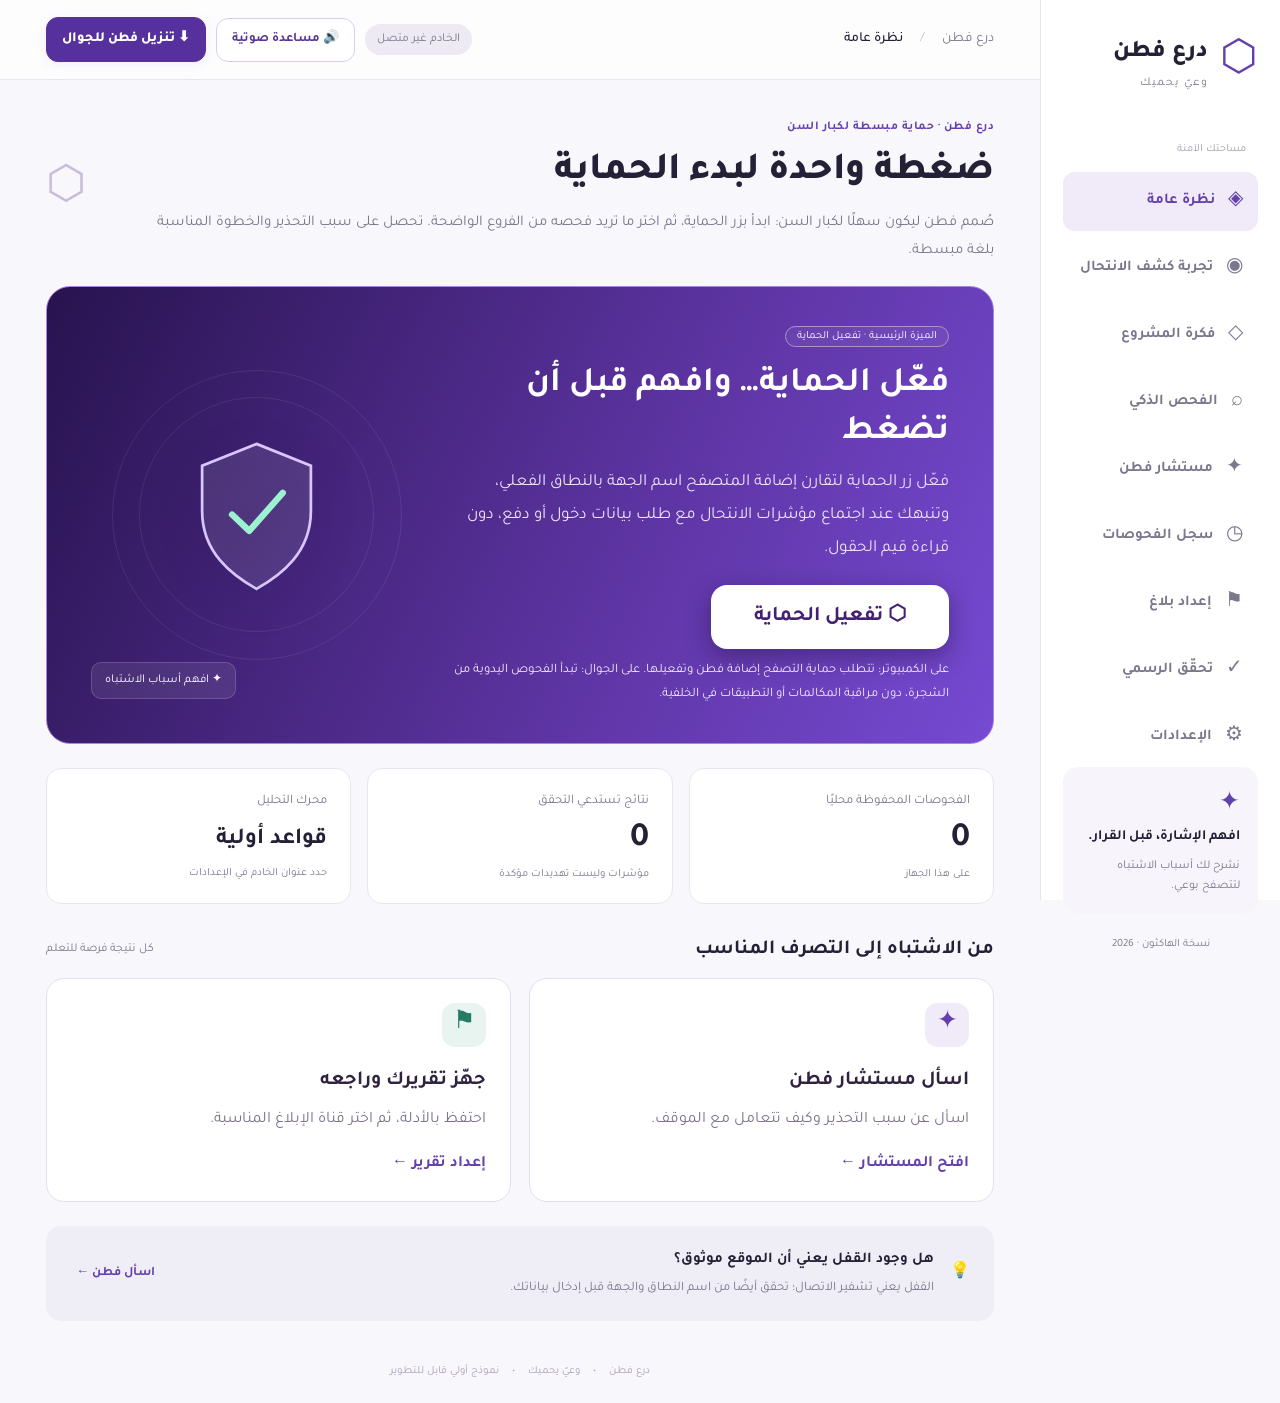
==== index.html @ 11f6d31f "Add files via upload" ====
<!DOCTYPE html>
<html dir="rtl" lang="ar"><head><meta charset="utf-8"/><meta content="width=device-width, initial-scale=1" name="viewport"/><meta content="#38216b" name="theme-color"/><meta content="yes" name="apple-mobile-web-app-capable"/><meta content="درع فطن" name="apple-mobile-web-app-title"/><link href="manifest.webmanifest" rel="manifest"/><link href="icons/fatin-192.png" rel="apple-touch-icon"/><title>درع فطن | وعي يحميك</title><link href="style.css" rel="stylesheet"/></head><body>
<div class="layout"><aside><a class="brand" href="#home"><span class="brandmark">⬡</span><div><strong>درع فطن</strong><small>وعيٌ يحميك</small></div></a><div class="navlabel">مساحتك الآمنة</div><nav aria-label="القائمة الرئيسية"><button class="active" data-page="home">◈ <span>نظرة عامة</span></button><button data-page="demo">◉ <span>تجربة كشف الانتحال</span></button><button data-page="idea">◇ <span>فكرة المشروع</span></button><button data-page="scan">⌕ <span>الفحص الذكي</span></button><button data-page="advisor">✦ <span>مستشار فطن</span></button><button data-page="history">◷ <span>سجل الفحوصات</span></button><button data-page="report">⚑ <span>إعداد بلاغ</span></button><button data-page="tahqaq">✓ <span>تحقّق الرسمي</span></button><button data-page="settings">⚙ <span>الإعدادات</span></button></nav><div class="side-note"><span>✦</span><strong>افهم الإشارة، قبل القرار.</strong><p>نشرح لك أسباب الاشتباه لتتصفح بوعي.</p></div><small class="edition">نسخة الهاكثون · 2026</small></aside>
<div class="main"><header><div class="breadcrumb">درع فطن <span>/</span> <b id="pageTitle">نظرة عامة</b></div><div class="header-actions"><button aria-label="تثبيت أو إضافة فطن للشاشة الرئيسية على الجوال" class="header-install" id="topInstall" type="button">⬇ تنزيل فطن للجوال</button><button aria-controls="voiceBar" aria-expanded="false" class="header-voice" id="topVoice" type="button">🔊 مساعدة صوتية</button><div class="badge muted" id="connection">جارٍ التحقق من الاتصال</div></div></header><div aria-label="المساعدة الصوتية لكبار السن" class="voice-bar" hidden="" id="voiceBar"><div class="voice-head"><strong>🔊 المساعدة الصوتية · زارية النسائي السعودي عند الموافقة</strong><span>استمع للشرح والنتائج بصوت واضح ومبسط.</span></div><div class="voice-actions"><button class="primary" id="voiceWelcome" type="button">▶ استمع لشرح فطن</button><button class="secondary" id="stopVoice" type="button">■ إيقاف الصوت</button><label class="voice-consent"><input id="cloudVoiceConsent" type="checkbox"/> أوافق على إرسال النص الذي أختار سماعه إلى خدمة الصوت عبر الإنترنت للحصول على صوت زارية السعودي</label></div><audio aria-label="تشغيل صوت فطن" controls="" hidden="" id="voicePlayer" playsinline="" preload="none"></audio><p class="voice-status" id="voiceStatus" role="status">بدون موافقة خدمة الصوت، سيحاول فطن استخدام صوت الجهاز إن كان متاحًا.</p></div><main>
<section class="page active" id="home"><div class="intro"><div><div class="eyebrow">درع فطن · حماية مبسطة لكبار السن</div><h1>ضغطة واحدة لبدء الحماية</h1><p>صُمم فطن ليكون سهلًا لكبار السن: ابدأ بزر الحماية، ثم اختر ما تريد فحصه من الفروع الواضحة. تحصل على سبب التحذير والخطوة المناسبة بلغة مبسطة.</p></div><div class="mini-logo">⬡</div></div>
<div class="hero"><div><span class="tag">الميزة الرئيسية · تفعيل الحماية</span><h2>فعّل الحماية… وافهم قبل أن تضغط</h2><p>فعّل زر الحماية لتقارن إضافة المتصفح اسم الجهة بالنطاق الفعلي، وتنبهك عند اجتماع مؤشرات الانتحال مع طلب بيانات دخول أو دفع، دون قراءة قيم الحقول.</p><button aria-controls="protectionTree" aria-expanded="false" class="primary light" id="protection" type="button">⬡  تفعيل الحماية</button><div class="hero-note" id="protectionStatus">على الكمبيوتر: تتطلب حماية التصفح إضافة فطن وتفعيلها. على الجوال: تبدأ الفحوص اليدوية من الشجرة، دون مراقبة المكالمات أو التطبيقات في الخلفية.</div></div><div aria-hidden="true" class="shield-art"><div class="orbit one"></div><div class="orbit two"></div><svg viewbox="0 0 160 180"><path d="M80 12L140 36V86C140 132 107 157 80 172C53 157 20 132 20 86V36Z" fill="rgba(255,255,255,.1)" stroke="#d9c6ff" stroke-width="3"></path><path d="M53 90L72 108L109 66" fill="none" stroke="#9cf2d0" stroke-linecap="round" stroke-linejoin="round" stroke-width="7"></path></svg><span class="float-label">✦ افهم أسباب الاشتباه</span></div></div><section aria-label="فروع الحماية من فطن" class="protection-tree" hidden="" id="protectionTree">
<div class="tree-crown"><span aria-hidden="true" class="tree-symbol">⬡</span><div><strong>فروع الحماية</strong><p id="treeState" role="status">اختر نوع الفحص المناسب. هذه الفحوص تتم عند الطلب.</p></div><span class="tree-line-status">٤ طرق للفحص</span></div>
<div class="protection-branches">
<button class="tree-branch" data-scan="url" type="button"><span aria-hidden="true" class="branch-icon">🔗</span><span><strong>١ · روابط المواقع</strong><small>قارن اسم الجهة بالنطاق واكشف مؤشرات التصيّد</small></span><span aria-hidden="true" class="tree-go">←</span></button>
<button class="tree-branch" data-scan="text" type="button"><span aria-hidden="true" class="branch-icon">✉️</span><span><strong>٢ · رسالة أو إيميل</strong><small>تحليل النصوص وطلبات كلمات المرور والدفع والاستعجال</small></span><span aria-hidden="true" class="tree-go">←</span></button>
<button class="tree-branch" data-scan="file" type="button"><span aria-hidden="true" class="branch-icon">🖼️</span><span><strong>٣ · ملف أو صورة</strong><small>مؤشرات الاحتيال + تقدير احتمال أن تكون الصورة مولّدة بالذكاء الاصطناعي، وليس حكمًا قطعيًا</small></span><span aria-hidden="true" class="tree-go">←</span></button>
<button class="tree-branch" data-scan="audio" type="button"><span aria-hidden="true" class="branch-icon">🎙️</span><span><strong>٤ · تسجيل صوتي</strong><small>ارفع رسالة صوتية أو مقطع مكالمة بإذن، أو سجّل بموافقتك عبر الميكروفون</small></span><span aria-hidden="true" class="tree-go">←</span></button>
</div>
<div class="tree-foot"><div><strong>📞 وماذا عن المكالمات؟</strong><p>فطن يحلل تسجيلًا تختاره أو مقطعًا تسجله بإذنك. الموقع لا يتنصّت على المكالمات ولا يعرّف المتصل تلقائيًا؛ هذه قدرات تتطلب تطبيقًا وصلاحيات نظام واختبارات إضافية.</p></div><button class="secondary" data-scan="audio" type="button">افحص تسجيل مكالمة ←</button></div>
<div class="tree-future"><span>🔭 تطوير مستقبلي</span><p>نسعى إلى التكامل التقني مع خدمة «تحقّق» للهيئة الوطنية للأمن السيبراني <strong>بعد موافقة الجهة وتوفر واجهة ربط رسمية</strong>. حاليًا يمكنك فتح الخدمة الرسمية بنفسك دون إرسال تلقائي.</p><button class="tree-verify" data-page="tahqaq" type="button">افتح تحقّق الرسمي ←</button></div>
</section><div class="stats"><article><span>الفحوصات المحفوظة محليًا</span><strong id="total">0</strong><small>على هذا الجهاز</small></article><article><span>نتائج تستدعي التحقق</span><strong id="flagged">0</strong><small>مؤشرات وليست تهديدات مؤكدة</small></article><article><span>محرك التحليل</span><strong class="smaller" id="engineName">قواعد أولية</strong><small id="engineNote">جارٍ التحقق من الخادم</small></article></div>



<div class="section-head"><h2>من الاشتباه إلى التصرف المناسب</h2><span>كل نتيجة فرصة للتعلم</span></div><div class="journey-grid"><button class="journey-card" data-page="advisor"><span class="icon purple">✦</span><h3>اسأل مستشار فطن</h3><p>اسأل عن سبب التحذير وكيف تتعامل مع الموقف.</p><b>افتح المستشار ←</b></button><button class="journey-card" data-page="report"><span class="icon green">⚑</span><h3>جهّز تقريرك وراجعه</h3><p>احتفظ بالأدلة، ثم اختر قناة الإبلاغ المناسبة.</p><b>إعداد تقرير ←</b></button></div><div class="awareness"><span>💡</span><div><strong>هل وجود القفل يعني أن الموقع موثوق؟</strong><p>القفل يعني تشفير الاتصال؛ تحقق أيضًا من اسم النطاق والجهة قبل إدخال بياناتك.</p></div><button class="link" data-page="advisor">اسأل فطن ←</button></div></section>
<section class="page" id="demo"><div class="intro"><div class="eyebrow">اختبر الفرق أمامك</div><h1>من اسم الجهة إلى دليل الاشتباه</h1><p>ثلاث لقطات اختبار ثابتة ببيانات وهمية. لا نفتح هذه المواقع ولا نرسلها إلى Gemini؛ تعمل المقارنة محليًا.</p></div><div class="demo-grid"><article class="panel"><span class="tag">١ · نطاق مطابق</span><h2>تسجيل دخول الجامعة</h2><p>اسم الجامعة + نطاق مدرج في القائمة + حقل كلمة مرور.</p><button class="primary" data-demo="official">عرض المقارنة</button></article><article class="panel"><span class="tag">٢ · مؤشرات انتحال</span><h2>رسوم توصيل وهمية</h2><p>اسم البريد السعودي + نطاق تجريبي مختلف + حقل بطاقة دفع.</p><button class="primary" data-demo="phishing">عرض التحذير</button></article><article class="panel"><span class="tag">٣ · معلومات ناقصة</span><h2>جهة غير محددة</h2><p>حقل دخول بلا اسم جهة مدعومة. لا يكفي للحكم على الموقع.</p><button class="primary" data-demo="unknown">عرض حدود الفحص</button></article></div><article aria-live="polite" class="panel" id="demoResult"><h2>اختر حالة لعرض دليل المقارنة</h2><p>النتائج هنا للتوضيح، وليست قياسًا لدقة المنتج.</p></article><div class="note">لا يحجب النموذج إدخال البيانات أو إرسالها قسرًا. الإضافة تُظهر تنبيهًا عند اكتشاف الصفحة، وتعيد الفحص عند ظهور حقول جديدة أو التركيز على حقل حساس. يلزم اختبار زمن التنبيه على صفحات حقيقية.</div></section>
<section class="page" id="idea"><div class="intro"><div class="eyebrow">درع فطن · الفكرة المدمجة</div><h1>حماية أثناء التصفح، وتوعية عند كل تنبيه</h1><p>منصة تساعد المستخدم على فهم مؤشرات التصيد وانتحال الجهات، والتحقق من المحتوى المشبوه، واختيار الإجراء المناسب.</p></div><div class="demo-grid"><article class="panel"><h2>التحدي الحالي</h2><p>يصعب تمييز المواقع والرسائل والملفات المشبوهة، خصوصًا عند استخدام اسم جهة مألوفة وطلب بيانات الدخول أو الدفع. يحتاج المستخدم إلى دليل مفهوم قبل مشاركة بياناته.</p></article><article class="panel"><h2>الحل الإبداعي</h2><p>زر حماية واضح أولًا، تتفرع تحته أربعة أنواع فحص: رابط موقع، رسالة أو إيميل، ملف أو صورة، وتسجيل صوتي. يجمع فطن بين قواعد مقارنة النطاق ومؤشرات الانتحال وتحليل Gemini عند توفره وبموافقتك، مع شرح مبسّط للأسباب.</p></article><article class="panel"><h2>القيمة المضافة</h2><p>الجمع بين التنبيه أثناء التصفح والفحص عند الطلب والتوعية العملية. كل نتيجة توضّح المؤشر ودليله ومعناه، وتساعد المستخدم على اتخاذ قرار واعٍ دون ضمانات سلامة غير مثبتة.</p></article></div><article class="panel"><h2>آلية العمل</h2><ol><li><strong>تفعيل الحماية:</strong> على الكمبيوتر وبعد تثبيت الإضافة، يوافق المستخدم على الصلاحيات ويفعّل التنبيه أثناء التصفح. تظهر أسفل الزر شجرة الفحوص. على الجوال تظهر فحوص يدوية، لا مراقبة للنظام.</li><li><strong>التحقق أثناء التصفح:</strong> تُقارن الجهة الظاهرة بالنطاق، ويُرصد وجود حقول دخول أو دفع دون قراءة قيمها. عند اجتماع المؤشرات يظهر تنبيه أعلى الصفحة.</li><li><strong>الفحص عند الطلب:</strong> يختار المستخدم أحد الفروع الأربعة. فحص الصور يتضمن تقييمًا تقديريًا لمنشئها بالذكاء الاصطناعي عند توفر Gemini، وفحص الصوت يتطلب اختيار التسجيل أو الموافقة على الميكروفون.</li><li><strong>الفهم والتوعية:</strong> تعرض النتيجة الأدلة ودرسًا قصيرًا، ويجيب المستشار عن أسئلة المستخدم بناءً على آخر فحص عند تفعيل Gemini.</li><li><strong>الإجراء المناسب:</strong> تُعرض القناة الرسمية عند تحديد جهة مدعومة، ويمكن إعداد تقرير ومراجعته وتنزيله قبل الإبلاغ.</li></ol><h2>الفئة المستهدفة</h2><p>مستخدمو الإنترنت غير المتخصصين في الأمن السيبراني، وخاصة الطلاب والموظفون وكبار السن. يبدأ اختبار حماية التصفح بجهات محددة ثم تتوسع التغطية بعد مراجعة النتائج.</p><h2>نطاق النموذج الحالي</h2><p>كشف انتحال جامعة الملك فيصل وسبل داخل Chrome أو Edge على الكمبيوتر. تُستخدم أسماء الجهة في عنوان الصفحة وعناوينها؛ لا يوجد تعرف بصري على جميع الشعارات. النطاق المطابق لا يضمن سلامة الصفحة، ومزودو الدخول الخارجيون غير المدرجين يحتاجون مراجعة.</p><div id="registryList"></div><h2>التوسع والربط بالهيئة</h2><p>خطتنا المستقبلية: توسيع قائمة الجهات والنطاقات، واختبار التنبيه ودعم تطبيق للجوال بإمكانات إضافية بحسب صلاحيات النظام، والبحث في ربط معتمد بخدمة «تحقّق» التابعة للهيئة الوطنية للأمن السيبراني إذا توفرت واجهة API وتصريح رسمي. حاليًا نوفر رابط انتقال إلى الخدمة فقط، دون شراكة أو نقل آلي للمحتوى.</p></article></section>
<section class="page" id="scan"><div class="intro"><div class="eyebrow">تحقق قبل أن تتفاعل</div><h1>فروع فطن · الفحص الذكي</h1><p>اختر رابطًا أو رسالة أو ملفًا/صورة أو تسجيلًا صوتيًا. النتيجة تجمع الأدلة البرمجية مع تفسير الذكاء الاصطناعي عند توافره، ولا تعتمد عليه وحده.</p></div><div class="scan-grid"><article class="panel"><div class="tabs" role="tablist"><button class="active" data-kind="url" role="tab">رابط</button><button data-kind="text" role="tab">رسالة / إيميل</button><button data-kind="file" role="tab">ملف / صورة</button><button data-kind="audio" role="tab">🎙️ صوت / مكالمة</button></div><form id="scanForm"><div id="urlInput"><label for="urlValue">رابط الموقع</label><input dir="ltr" id="urlValue" inputmode="url" maxlength="2048" placeholder="https://example.com" type="text"/><small>لا نفتح الموقع أو نتبع التحويلات. لتقييم الانتحال، أضف ما يظهر أمامك في الصفحة.</small><label for="claimTitle">عنوان الصفحة أو اسم الجهة الظاهر (اختياري)</label><input id="claimTitle" maxlength="300" placeholder="مثل: جامعة الملك فيصل — تسجيل الدخول"/><label class="check"><input id="claimPassword" type="checkbox"/><span>يوجد حقل كلمة مرور في الصفحة</span></label><label class="check"><input id="claimPayment" type="checkbox"/><span>يوجد حقل بيانات بطاقة دفع</span></label><small>هذه أدلة تدخلها أنت؛ الإضافة تجمع أنواع الحقول تلقائيًا دون قيمها.</small></div><div hidden="" id="textInput"><label for="textValue">نص الرسالة أو الإيميل</label><textarea id="textValue" maxlength="20000" placeholder="الصق النص بعد إزالة بياناتك الشخصية..." rows="7"></textarea></div><div hidden="" id="fileInput"><label class="upload" for="fileValue"><span>↑</span><strong>اختر ملفًا للفحص</strong><p>TXT · EML · CSV · JSON · HTML · PDF · PNG · JPG</p><small>حتى 5 ميجابايت. تحليل المحتوى؛ لا تُشغّل الملفات.</small></label><input accept=".txt,.eml,.csv,.json,.html,.log,.pdf,.png,.jpg,.jpeg" id="fileValue" type="file"/><p id="filename"></p><div class="image-info" id="imageOriginInfo"><strong>🪄 داخل فحص الصور: هل الصورة مولّدة بالذكاء الاصطناعي؟</strong><p>عند رفع PNG أو JPG سيحاول Gemini تقييم العلامات الظاهرة فقط مع فحص التصيد. لا يمكن الجزم بأصل الصورة من المظهر وحده، وغياب العلامات ليس إثباتًا أنها حقيقية.</p><p>إذا تعذر تشغيل Gemini تظهر النتيجة «لم يتوفر تقييم المنشأ» دون ادعاء أنها أصلية.</p></div></div><div class="audio-scan" hidden="" id="audioInput">
<h2>🎙️ افحص تسجيلًا صوتيًا</h2>
<p>ارفع تسجيل مكالمة أو رسالة صوتية، وسيحاول Gemini تفريغ الكلام وكشف مؤشرات الاحتيال. النتيجة استرشادية وليست تأكيدًا لهوية المتصل.</p>
<label for="audioValue">ارفع ملف صوتي (MP3 أو M4A أو WAV أو WebM أو OGG)</label>
<input accept=".mp3,.m4a,.mp4,.wav,.webm,.ogg,.oga,.opus,.aac,.flac,.aif,.aiff,audio/*" id="audioValue" type="file"/>
<p aria-live="polite" class="audio-small" id="audioFilename">الحد الأقصى 5 ميجابايت. لا ترفع صوتًا يتضمن رمز تحقق أو معلومات سرية.</p>
<hr/><h2>📞 وضع المساعدة أثناء المكالمة</h2>
<p>يمكن تسجيل مقطع قصير من ميكروفون الجهاز ثم فحصه، بعد موافقتك. جرّب المكالمة على السماعة الخارجية <strong>من جهاز آخر</strong> ليسمعها الميكروفون بوضوح.</p>
<p class="audio-warning">⚠️ لا يستطيع الموقع التقاط الصوت الداخلي للمكالمة مباشرة أو مراقبتها بالخلفية. قد يمنع نظام الهاتف استخدام الميكروفون أثناء المكالمة. احصل على الموافقات اللازمة قبل تسجيل أي شخص.</p>
<label class="check"><input id="callConsent" type="checkbox"/><span>أوافق على تسجيل مقطع بنفسي، ولدي الإذن اللازم لتسجيل المحادثة. لن تُرسل البيانات إلى Gemini إلا عند الضغط على «حلّل المقطع».</span></label>
<div class="mic-actions"><button class="primary" id="micStart" type="button">🎙️ ابدأ التسجيل</button><button class="secondary" disabled="" id="micStop" type="button">■ إيقاف</button><button class="primary" disabled="" id="micAnalyze" type="button">✦ حلّل المقطع</button><button class="secondary" disabled="" id="micDiscard" type="button">حذف المقطع</button></div>
<p id="micStatus" role="status">الميكروفون متوقف. أقصى مدة للمقطع 30 ثانية.</p>
<audio aria-label="استمع إلى المقطع المسجل" controls="" hidden="" id="micPreview" playsinline="" preload="metadata"></audio>
</div><label class="check"><input id="consent" required="" type="checkbox"/><span>أوافق على إرسال المحتوى أو التسجيل الصوتي الذي أختاره إلى خادم فطن وGemini عند تفعيله. سأزيل المعلومات الحساسة قبل الفحص.</span></label><button class="primary" id="scanBtn" type="submit">✦   ابدأ الفحص</button><p class="error" id="scanError" role="alert"></p></form></article><article aria-live="polite" class="panel result" id="result"><div class="empty"><span>⬡</span><h3>الوضوح يبدأ من هنا</h3><p>أدخل المحتوى لتظهر النتيجة والأسباب والتوصيات.</p></div></article></div><article class="official-inline panel"><strong>🔍 تحقق من الرابط أو الملف عبر جهة رسمية</strong><p>خدمة «تحقّق» من الهيئة الوطنية للأمن السيبراني خطوة إضافية مستقلة عن فطن؛ لا ترسل فطن النتائج إليها تلقائيًا.</p><button class="secondary" data-page="tahqaq" type="button">انتقل إلى تحقّق الرسمي للفحص الإضافي</button></article><div class="note">نتائج فطن مؤشرات مساعدة، ولا تمثل شهادة سلامة أو فحصًا مضادًا للفيروسات.</div></section>
<section class="page" id="tahqaq"><div class="intro"><div class="eyebrow">خطوة تحقق إضافية · عبر جهة رسمية</div><h1>خدمة «تحقّق» الرسمية</h1><p>فطن يساعدك على فهم مؤشرات الاحتيال، وهذه الروابط تتيح لك استخدام الخدمة الرسمية بنفسك.</p></div>
<article class="panel official-nca"><div class="official-badge">الهيئة الوطنية للأمن السيبراني · خدمة خارجية</div><h2>فحص الروابط والملفات ورموز QR</h2><p>«تحقّق» متاحة عبر بوابة حصين لفحص الروابط والملفات ورموز QR، وعبر واتساب لفحص الروابط ورموز QR. لا تشمل فحص المكالمات الصوتية مباشرة.</p>
<div class="official-steps"><div><b>١</b><span>افحص المحتوى في فطن، وافهم أسباب الاشتباه.</span></div><div><b>٢</b><span>انسخ الرابط بعد حذف الرموز السرية والمعلومات الشخصية.</span></div><div><b>٣</b><span>افتح تحقّق رسميًا وأرسل الرابط بنفسك، ثم راجع النتيجة الرسمية.</span></div></div>
<div class="official-actions"><a class="primary button" href="https://tahqaq.haseen.gov.sa/" rel="noopener noreferrer" target="_blank">↗ افتح بوابة تحقّق الرسمية</a><a class="secondary button" href="https://wa.me/966118136644" rel="noopener noreferrer" target="_blank">💬 تحقّق عبر واتساب</a><button class="secondary" id="copyTahqaqUrl" type="button">نسخ رابط آخر فحص</button><button class="secondary" id="speakTahqaqHelp" type="button">🔊 اسمع خطوات التحقّق</button></div>
<p class="official-status" id="tahqaqStatus" role="status">الواتساب لا يرسل شيئًا تلقائيًا؛ ستفتح المحادثة وتختار بنفسك ما ترسله.</p>
<div class="official-manual" hidden="" id="tahqaqManualCopy"><label for="tahqaqCopyValue">انسخ الرابط يدويًا من المربع التالي</label><input dir="ltr" id="tahqaqCopyValue" readonly="" type="text"/></div>
<p class="note">فطن مشروع مستقل غير تابع للهيئة الوطنية للأمن السيبراني، ولا توجد شراكة أو واجهة API رسمية مدمجة. الخدمات الخارجية تتطلب الإنترنت. لا تُرسل كلمات المرور أو رموز التحقق أو التسجيلات الصوتية إلى واتساب أو تحقّق.</p>
<a class="official-source" href="https://nca.gov.sa/ar/cyber-awareness/awareness-campaigns/tahqaq/" rel="noopener noreferrer" target="_blank">المصدر: صفحة «تحقّق» على موقع الهيئة الرسمي ↗</a></article></section>
<section class="page" id="advisor"><div class="intro"><div class="eyebrow">معرفة قريبة منك</div><h1>مستشار فطن</h1><p>افهم آخر نتيجة فحص، واسأل عن الخطوات المناسبة عند الاشتباه بموقع أو رسالة أو ملف.</p></div><article class="panel chat-panel"><div aria-live="polite" id="messages"><div class="bubble assistant">أهلًا بك، أنا مستشار فطن. اسألني عن أسباب الاشتباه أو كيف تتصرف بعد التنبيه. يمكنك إجراء فحص أولًا ليصبح سؤالك مرتبطًا بنتيجته. لا ترسل كلمات المرور أو رموز التحقق.</div></div><div class="note" id="advisorContext">لم تُحدد نتيجة فحص بعد؛ يمكنك طرح سؤال توعوي عام.</div><div class="suggestions"><button data-question="ماذا أفعل إذا أدخلت كلمة المرور في موقع مشبوه؟">أدخلت كلمة المرور في موقع مشبوه</button><button data-question="كيف أميز رابط التصيد؟">كيف أميز رابط التصيد؟</button></div><form id="chatForm"><label class="check"><input id="chatConsent" required="" type="checkbox"/><span>أوافق على إرسال السؤال وآخر نتيجة فحص إلى Gemini عبر الخادم.</span></label><div class="chat-entry"><input id="question" maxlength="4000" placeholder="اكتب سؤالك هنا..." required=""/><button class="primary" id="chatBtn">إرسال ←</button></div></form><p class="error" id="chatError" role="alert"></p></article></section>
<section class="page" id="history"><div class="intro"><h1>سجل الفحوصات</h1><p>يُحفظ ملخص النتائج على جهازك عند اختيار الحفظ؛ لا نحفظ المحتوى الأصلي.</p></div><article class="panel"><div class="section-head"><h2>نتائجك المحفوظة</h2><button class="secondary" id="clearHistory">مسح السجل</button></div><div id="historyList"></div></article></section>
<section class="page" id="report"><div class="intro"><div class="eyebrow">من التحقق إلى الإجراء</div><h1>إعداد بلاغ</h1><p>حوّل نتيجة الفحص إلى تقرير واضح، وأزل المعلومات الشخصية قبل مشاركته.</p></div><div class="scan-grid"><article class="panel"><h2>مسودة تقرير الفحص</h2><p>يمكن نسخ التقرير أو تنزيله. لا يُرسل تلقائيًا إلى أي جهة.</p><textarea aria-label="مسودة التقرير" id="reportText" placeholder="أجرِ فحصًا أولًا أو اكتب تفاصيل الحادث هنا..." rows="12"></textarea><div class="actions"><button class="primary" id="copyReport">نسخ التقرير</button><button class="secondary" id="downloadReport">تنزيل TXT</button></div><p id="reportStatus" role="status"></p></article><article class="panel"><span class="icon purple">⚑</span><h2>القناة الرسمية للإبلاغ</h2><p>تتيح الهيئة الوطنية للأمن السيبراني معلومات الإبلاغ عن الحوادث السيبرانية على الجهات الوطنية عبر موقعها الرسمي. تحقق من نطاق الخدمة والتعليمات قبل تقديم البلاغ.</p><a class="primary button" href="https://nca.gov.sa/ar/report-incident/" rel="noopener noreferrer" target="_blank">فتح قناة الإبلاغ الرسمية ↗</a><button class="secondary" data-page="tahqaq" type="button">فتح خدمة «تحقّق» لفحص الرابط أو الملف</button><div class="note">فطن مشروع مستقل. المتاح الآن تقرير وإحالة رسمية. أُضيف رابط خدمة «تحقّق» الرسمية كإحالة خارجية مستقلة، وليس تكامل API أو شراكة مع الهيئة. لا يرسل فطن بيانات أو بلاغات تلقائيًا.</div></article></div></section>
<section class="page" id="settings"><div class="intro"><h1>إعدادات فطن</h1><p>اتصال واضح وتحكم في بياناتك.</p></div><article class="panel settings"><h2>خادم التحليل</h2><label for="server">عنوان الخادم</label><input dir="ltr" id="server" placeholder="اتركه فارغًا عند التشغيل على نفس الخادم"/><small>لتشغيل الواجهة على GitHub Pages، أدخل رابط خادم Flask عبر HTTPS.</small><label for="token">رمز الوصول الاختياري</label><input autocomplete="off" id="token" type="password"/><small>يُحفظ خلال الجلسة فقط. مفتاح Gemini يبقى على الخادم، ولا يُكتب هنا.</small><button class="primary" id="saveSettings">حفظ والتحقق من الاتصال</button><p id="settingsStatus" role="status"></p><hr/><h2>الصوت النسائي لكبار السن</h2><p>اضغط «استمع لشرح فطن»، ثم «اسمع النتيجة» أو زر سماع رد المستشار. مع موافقتك يستعمل فطن صوت زارية النسائي السعودي عبر خدمة صوت خارجية. دون موافقة أو دون اتصال يحاول استخدام صوت عربي من الجهاز، وقد يختلف الصوت واللهجة.</p><p>الصوت لا يبدأ تلقائيًا؛ اضغط زر الاستماع. في بعض أجهزة الآيفون قد تحتاج الضغط على ▶ في مشغل الصوت بعد تجهيز الملف.</p><label for="voiceRate">سرعة القراءة من الجهاز</label><select id="voiceRate"><option value="0.8">بطيئة ومريحة</option><option value="0.95">متوسطة</option><option value="1.1">عادية</option></select><label class="check"><input id="largeText" type="checkbox"/><span>تكبير الخط والأزرار لتسهيل الاستخدام</span></label><hr/><h2>الفحص من الجوال</h2><p>يمكن فتح فطن على iPhone أو Android من أي متصفح حديث، وتثبيته على الشاشة الرئيسية. تفعيل وضع الفحص السريع يُظهر صفحة الفحص فور فتح الموقع، وليس نظام حماية يعمل في الخلفية.</p><div class="mobile-preference"><button class="secondary" id="mobileMode" type="button">تفعيل وضع الفحص السريع للجوال</button><p class="mobile-status" id="mobileModeStatus" role="status">هذا الوضع يفتح صفحة الفحص سريعًا، وليس حماية تلقائية على بقية المواقع.</p></div><button class="secondary" hidden="" id="installMobile" type="button">إضافة للجوال</button><button class="secondary" id="installFromSettings" type="button">تعليمات إضافة فطن للجوال</button><hr/><h2>حماية التصفح عبر الإضافة على الكمبيوتر</h2><p>ثبّت إضافة فطن الموجودة في مجلد extension، ثم حدد عنوان الخادم وفعّل الحماية من نافذة الإضافة. تُرسل عناوين المواقع دون معاملاتها، وعنوان الصفحة وأول عناوينها بعد تقليل البيانات، ووجود حقول دخول أو دفع. لا تُقرأ قيم الحقول. Gemini يستقبل تقرير الأدلة فقط.</p><p>زر الحماية المرتبط بإضافة Chrome أو Edge يعمل على الكمبيوتر عند تثبيت الإضافة. في الجوال يُفتح الفحص اليدوي بدل إيهامك بأن جميع المواقع محمية تلقائيًا. ولحماية Safari عبر الصفحات الخارجية يلزم لاحقًا تطوير إضافة iOS مستقلة.</p><hr/><h2>الخصوصية وحدود الفحص</h2><p>لا يخزّن الخادم الملفات أو المحادثات. معالجة Gemini تخضع لشروط خدمة مزوّد النموذج. لا ترفع ملفات سرية أو بيانات شخصية حساسة. الروابط لا تُفتح، والملفات لا تُشغّل.</p></article></section>
</main><footer>درع فطن <span>•</span> وعيٌ يحميك <span>•</span> نموذج أولي قابل للتطوير</footer></div></div>
<dialog id="mobileDialog"><h2>📲 فطن على شاشة جوالك</h2><p id="mobileInstallInstructions">على آيفون: افتح الرابط في Safari، ثم مشاركة، ثم «إضافة إلى الشاشة الرئيسية». على أندرويد: افتح الرابط في Chrome أو متصفح داعم، ثم القائمة، ثم «تثبيت التطبيق» أو «إضافة إلى الشاشة الرئيسية».</p><p>يعمل الفحص اليدوي داخل الموقع. عند غياب الإنترنت تتوفر الواجهة واللقطات التجريبية بعد زيارة سابقة، لكن تحليل Gemini والصوت السعودي السحابي يحتاجان اتصالًا بالخادم.</p><div class="actions"><button class="primary" hidden="" id="triggerInstall" type="button">تثبيت فطن الآن</button><button class="secondary" id="closeMobileDialog" type="button">إغلاق</button></div></dialog><dialog id="installDialog"><h2>فعّل الحماية عبر الإضافة</h2><p>افتح chrome://extensions أو edge://extensions، وفعّل وضع المطوّر، ثم اختر «تحميل إضافة غير مضغوطة» وحدد مجلد extension.</p><p>افتح نافذة الإضافة، أدخل عنوان الخادم، ووافق على إرسال عنوان الصفحة ومؤشرات أنواع الحقول دون قيمها، ثم فعّل الحماية. بعد ذلك أعد تحميل هذه الصفحة.</p><button class="primary" id="closeDialog">فهمت</button></dialog><script src="identity.js"></script><script src="voice.js"></script><script src="official-verify.js"></script><script src="app.js"></script><script src="audio-scan.js"></script></body></html>
---- style.css ----
@import url('https://fonts.googleapis.com/css2?family=Tajawal:wght@400;500;600;700;800&display=swap');
:root{--ink:#242137;--muted:#7b778d;--purple:#6340ad;--pale:#f0eaf9;--border:#e9e5ef;--bg:#f8f7fb;--green:#247c64}*{box-sizing:border-box}body{margin:0;background:var(--bg);color:var(--ink);font-family:Tajawal,Arial,sans-serif;font-size:16px;line-height:1.65}button,input,textarea{font:inherit}button,a,input,textarea{ -webkit-tap-highlight-color:transparent}button,a.button{cursor:pointer}button{transition:background .15s,transform .15s}button:hover{filter:brightness(.96)}button:disabled{opacity:.6;cursor:wait}a{color:inherit;text-decoration:none}h1,h2,h3,p{margin-top:0}h1{font-size:32px;line-height:1.4;margin-bottom:10px}h2{font-size:23px;line-height:1.4}h3{font-size:20px;margin-bottom:8px}p{color:var(--muted)}small{display:block;font-size:13px;color:var(--muted)}.layout{display:flex;min-height:100vh}aside{width:240px;flex-shrink:0;background:#fff;border-left:1px solid var(--border);padding:34px 22px;display:flex;flex-direction:column;position:sticky;top:0;height:100vh}.brand{display:flex;gap:12px;align-items:center;margin-bottom:48px}.brandmark{font-size:43px;color:var(--purple);line-height:1}.brand strong{font-size:24px;font-weight:800}.brand small{font-size:12px;letter-spacing:1px}.navlabel{font-size:11px;color:#a59caf;padding:0 12px;margin-bottom:12px}nav{display:grid;gap:8px}nav button{display:flex;gap:13px;align-items:center;text-align:right;border:0;background:none;padding:13px 15px;color:var(--muted);border-radius:12px;font-size:20px}nav span{font-size:15px;font-weight:600}nav .active{color:var(--purple);background:var(--pale)}.side-note{margin-top:auto;background:#f7f5fb;padding:18px;border-radius:15px;font-size:14px}.side-note>span{color:var(--purple);font-size:25px;display:block}.side-note strong{display:block;margin-bottom:8px}.side-note p{margin:0;font-size:12px}.edition{margin-top:22px;text-align:center;font-size:11px}.main{flex:1;min-width:0}header{height:80px;border-bottom:1px solid var(--border);background:rgba(255,255,255,.75);display:flex;justify-content:space-between;align-items:center;padding:0 46px;gap:15px}.breadcrumb{font-size:14px;color:var(--muted)}.breadcrumb span{padding:0 14px;color:#c7c1d1}.breadcrumb b{color:var(--ink);font-weight:500}.badge{font-size:12px;border-radius:40px;padding:6px 12px;background:#e9f5ef;color:var(--green)}.badge.muted{background:#eeeaf4;color:var(--muted)}main{max-width:1300px;margin:auto;padding:38px 46px 20px}.page{display:none}.page.active{display:block}.intro{margin-bottom:25px}.intro:has(.mini-logo){display:flex;justify-content:space-between;align-items:center}.intro p{font-size:15px;margin:0}.eyebrow{font-size:12px;letter-spacing:.5px;color:var(--purple);font-weight:700;margin-bottom:9px}.mini-logo{font-size:46px;color:#c8bddb}.hero{min-height:265px;background:linear-gradient(115deg,#32205f,#7148b5);border-radius:24px;padding:32px 38px;display:grid;grid-template-columns:1.5fr 1fr;gap:30px;color:#fff;overflow:hidden}.hero h2{font-size:29px;margin:12px 0 8px}.hero p{color:#e1d7ef;max-width:500px;font-size:15px;line-height:1.8;margin-bottom:20px}.tag{font-size:11px;border:1px solid #ac93c9;background:#ffffff0e;border-radius:20px;padding:4px 11px}.primary,.secondary{border:0;border-radius:11px;padding:12px 20px;font-weight:700;display:inline-flex;align-items:center;justify-content:center;gap:8px}.primary{background:var(--purple);color:#fff}.light{background:#f0e9ff;color:#3e226a}.secondary{background:var(--pale);color:var(--purple)}.hero-note{font-size:11px;color:#d5c9e8;margin-top:10px}.shield-art{position:relative;display:flex;align-items:center;justify-content:center;min-height:210px}.shield-art svg{width:145px;z-index:1;filter:drop-shadow(0 12px 20px #1b103955)}.orbit{position:absolute;width:235px;height:235px;border:1px solid #ffffff16;border-radius:50%}.orbit.two{width:290px;height:290px}.float-label{position:absolute;bottom:8px;left:0;background:#ffffff15;border:1px solid #ffffff28;backdrop-filter:blur(6px);border-radius:10px;padding:8px 13px;font-size:12px;z-index:2}.stats{display:grid;grid-template-columns:repeat(3,1fr);gap:16px;margin:22px 0 32px}.stats article{background:#fff;border:1px solid var(--border);padding:19px 23px;border-radius:15px}.stats span{font-size:13px;color:var(--muted)}.stats strong{display:block;font-size:34px;line-height:1.5;font-weight:700}.stats .smaller{font-size:23px;line-height:2.2}.stats small{font-size:11px}.section-head{display:flex;justify-content:space-between;align-items:center;gap:12px;margin-bottom:14px}.section-head h2{font-size:20px;margin:0}.section-head>span{font-size:12px;color:var(--muted)}.quick-grid{display:grid;grid-template-columns:repeat(3,1fr);gap:16px}.quick{border:1px solid var(--border);background:#fff;border-radius:17px;padding:24px;text-align:right}.icon{width:44px;height:44px;border-radius:13px;display:inline-flex;align-items:center;justify-content:center;font-size:25px;margin-bottom:18px}.purple{background:var(--pale);color:var(--purple)}.green{background:#e7f4ef;color:var(--green)}.peach{background:#fbf0e6;color:#b67539}.quick p{font-size:13px;min-height:42px}.quick b{font-size:12px;color:var(--purple)}.awareness{margin-top:24px;background:#efedf6;border-radius:15px;padding:21px 24px;display:flex;gap:16px;align-items:center}.awareness p{font-size:13px;margin:5px 0 0}.awareness strong{font-size:15px}.link{color:var(--purple);background:none;border:none;font-weight:700;font-size:13px;white-space:nowrap;margin-right:auto}.scan-grid{display:grid;grid-template-columns:1fr 1fr;gap:22px;align-items:start}.panel{padding:26px;background:#fff;border:1px solid var(--border);border-radius:19px}.panel>p{font-size:14px}.tabs{display:flex;gap:5px;background:var(--bg);padding:5px;border-radius:11px;margin-bottom:25px}.tabs button{flex:1;border:0;background:none;color:var(--muted);border-radius:8px;padding:10px 3px;font-size:14px}.tabs .active{background:#fff;color:var(--purple);box-shadow:0 2px 6px #342b5510;font-weight:700}label:not(.check):not(.upload){display:block;font-size:14px;font-weight:600;margin:12px 0 8px}input:not([type=checkbox]):not([type=file]),textarea{width:100%;border:1px solid #ddd6e7;border-radius:11px;background:#fdfcfe;padding:13px;color:var(--ink);outline:0}input:focus,textarea:focus{border-color:var(--purple);box-shadow:0 0 0 3px #6340ad12}textarea{resize:vertical;line-height:1.8}input::placeholder,textarea::placeholder{color:#aaa3b9}form small{margin-top:9px;font-size:12px}.check{display:flex;align-items:flex-start;gap:9px;margin:22px 0;font-size:12px;line-height:1.9;color:var(--muted)}input[type=checkbox]{accent-color:var(--purple);flex-shrink:0;margin-top:5px;width:16px;height:16px}#scanBtn{width:100%}.error{color:#b8494d;font-size:13px;margin-top:14px;white-space:pre-wrap}.note{color:var(--muted);font-size:12px;background:#f2eff8;padding:15px 18px;border-radius:11px;margin-top:22px}.empty{text-align:center;padding:60px 15px}.empty>span{font-size:60px;color:#c6b9df}.empty h3{margin-top:12px}.empty p{font-size:14px}.upload{display:block;border:1.5px dashed #c9bbdf;padding:28px 15px;border-radius:13px;text-align:center;background:#faf8fe;cursor:pointer}.upload>span{display:block;font-size:28px;color:var(--purple)}.upload p{font-size:11px;margin:10px 0}#fileValue{margin-top:12px;width:100%;font-size:12px}#filename{font-size:13px;overflow-wrap:anywhere}.result .badge{display:inline-block}.risk-high{background:#fce8e9;color:#b13b4d}.risk-medium{background:#fff2dd;color:#9a6618}.risk-unknown{background:#eeecf4;color:#6d657e}.result h2{margin:15px 0}.result .summary{font-size:15px;color:var(--ink)}.indicator{border-right:3px solid #d2c1ea;padding:10px 15px;margin:12px 0;background:#f9f7fc;border-radius:8px}.indicator strong{font-size:14px}.indicator p{font-size:13px;margin:5px 0 0}.evidence{font-size:12px;direction:auto;color:var(--purple);word-break:break-all}.result ol{padding-right:22px;font-size:14px;color:var(--muted)}.result .actions{display:flex;flex-wrap:wrap;gap:10px;margin-top:18px}.actions{display:flex;gap:12px;margin-top:15px}.result .notice{font-size:12px;color:#9a6618}.chat-panel{max-width:900px}#messages{height:350px;overflow-y:auto;display:flex;flex-direction:column;gap:15px;padding:5px}.bubble{white-space:pre-wrap;overflow-wrap:anywhere;padding:16px 20px;border-radius:14px;font-size:15px;max-width:85%}.assistant{background:#f2eef9;align-self:flex-start}.user{background:var(--purple);color:#fff;align-self:flex-end}.suggestions{display:flex;gap:10px;flex-wrap:wrap;margin-top:18px}.suggestions button{font-size:12px;color:var(--purple);background:none;border:1px solid #e2d8ef;border-radius:20px;padding:6px 12px}.chat-entry{display:flex;gap:12px}.chat-entry input{flex:1}.chat-entry button{white-space:nowrap}.history-row{display:flex;justify-content:space-between;align-items:center;padding:18px 0;border-bottom:1px solid var(--border);gap:16px}.history-row strong{font-size:14px}.history-row small{font-size:11px}.settings{max-width:750px}.settings small{margin:8px 0 15px}.settings h2{font-size:20px}.settings p{font-size:14px}.settings hr{border:0;border-top:1px solid var(--border);margin:28px 0}footer{padding:22px 46px;font-size:11px;color:#aaa1b8;text-align:center}footer span{margin:0 10px}dialog{max-width:480px;width:90%;border:1px solid var(--border);padding:30px;border-radius:20px;box-shadow:0 20px 80px #24163230}dialog::backdrop{background:#19102980}dialog p{font-size:14px}button:focus-visible,a:focus-visible{outline:3px solid #b795ec;outline-offset:3px}[hidden]{display:none!important}
@media(min-width:1600px){main{padding-top:50px}}@media(max-width:1100px){aside{width:205px;padding:28px 14px}main{padding:30px 28px}header{padding:0 28px}.hero{padding:26px}.quick{padding:20px}.quick-grid{gap:12px}h1{font-size:28px}.scan-grid{grid-template-columns:1fr}}@media(max-width:760px){.layout{display:block}aside{position:static;width:100%;height:auto;padding:16px 20px;border:0;border-bottom:1px solid var(--border)}.brand{margin-bottom:15px}.brand strong{font-size:21px}.brandmark{font-size:33px}.navlabel,.side-note,.edition{display:none}nav{display:flex;overflow-x:auto;gap:5px}nav button{white-space:nowrap;flex-shrink:0;padding:9px 12px;gap:6px;font-size:15px}nav span{font-size:12px}header{height:62px;padding:0 20px}.breadcrumb{font-size:12px}.breadcrumb span{padding:0 6px}.badge{font-size:10px}main{padding:26px 20px}h1{font-size:26px}.mini-logo{display:none}.hero{grid-template-columns:1fr;padding:27px;min-height:0;position:relative}.hero>div:first-child{z-index:2}.hero h2{font-size:25px}.hero p{font-size:14px;max-width:90%}.shield-art{display:none}.stats{gap:9px;margin-bottom:26px}.stats article{padding:13px 10px}.stats span{font-size:10px;display:block;min-height:30px;line-height:1.5}.stats strong{font-size:26px}.stats .smaller{font-size:16px;line-height:2.5}.stats small{font-size:9px}.quick-grid{grid-template-columns:1fr}.quick{display:grid;grid-template-columns:45px 1fr;column-gap:16px;padding:20px}.quick .icon{grid-row:span 3;margin:0}.quick h3{font-size:18px;margin:0}.quick p{min-height:0;margin:5px 0 8px}.quick b{grid-column:2}.section-head>span{display:none}.awareness{align-items:flex-start;padding:18px}.awareness .link{display:none}.panel{padding:21px}.bubble{max-width:95%;font-size:14px}footer{padding:20px}.intro p{font-size:14px}}

.demo-grid{display:grid;grid-template-columns:repeat(3,minmax(0,1fr));gap:18px;margin-bottom:24px}.demo-grid .panel{margin:0}.demo-grid h2{font-size:21px}.hero .secondary{margin:8px;color:#392260;background:#f0e9fa}#demoResult{margin-top:24px}#registryList a{color:#6340ad}#claimTitle{margin-top:8px}#result a,#demoResult a{margin:12px 0}#result small,#demoResult small{display:block}#demoResult .evidence{overflow-wrap:anywhere}@media(max-width:900px){.demo-grid{grid-template-columns:1fr}.hero .secondary{margin:8px 0}}

.journey-grid{display:grid;grid-template-columns:1fr 1fr;gap:18px;margin-bottom:24px}.journey-card{text-align:right;background:#fff;border:1px solid #e6deef;border-radius:18px;padding:24px;cursor:pointer;font:inherit;color:#30233f}.journey-card:hover{border-color:#9b7acc}.journey-card p{color:#7e718c;line-height:1.8}.journey-card b{color:#6340ad}.learning-card{padding:18px 22px;background:#eef8f3;border:1px solid #d8ece1;border-radius:14px;margin:20px 0}.learning-card p{margin:8px 0 0;line-height:1.9}#advisorContext{margin:12px 0}@media(max-width:700px){.journey-grid{grid-template-columns:1fr}}

/* Mobile + Arabic voice accessibility (additive, does not override current palette). */
.voice-bar{margin:18px 46px 0;padding:16px 20px;border:1px solid #dfd3f1;border-radius:18px;background:#f4f0fc;display:flex;flex-wrap:wrap;align-items:center;gap:12px 22px}
.voice-head{display:flex;flex-direction:column;min-width:220px;flex:1}
.voice-head strong{font-size:17px;color:#402475}
.voice-head span{font-size:13px;color:#665878}
.voice-actions{display:flex;flex-wrap:wrap;align-items:center;gap:9px}
.voice-consent{font-size:13px;line-height:1.6;display:flex;align-items:flex-start;gap:8px;max-width:335px}
.voice-consent input{width:20px;height:20px;flex-shrink:0;accent-color:#6340ad}
.voice-bar audio{width:100%;max-width:500px;min-height:45px}
.voice-status{width:100%;font-size:13px;margin:0;color:#53416d}
.mobile-card{display:flex;align-items:center;gap:20px;margin:24px 0;border-color:#d7cbea;background:#fff}
.mobile-card>div{flex:1}.mobile-card h2{margin:2px 0 5px}.mobile-card p{margin-bottom:5px}
.mobile-card .actions{flex-wrap:wrap}.mobile-status{font-size:12px;margin-top:12px;color:#665578}
.mobile-art{font-size:66px;line-height:1;flex-shrink:0}
.voice-result-button,.voice-message-button{font-size:15px;min-height:48px}
.voice-message-button{display:block;margin:5px 0 0 auto;padding:7px 14px;border:1px solid #c5b0ea;border-radius:9px;background:#fff;color:#51327f;cursor:pointer}
.settings select{width:100%;border:1px solid #ddd6e7;border-radius:10px;padding:13px;background:#fff;min-height:48px;font:inherit;color:var(--ink)}
body.easy-mode{font-size:18px}
body.easy-mode p,body.easy-mode label,body.easy-mode .voice-status{font-size:17px}
body.easy-mode button,body.easy-mode input,body.easy-mode textarea{font-size:18px;min-height:51px}
body.easy-mode .summary,body.easy-mode .bubble{font-size:19px}
body.easy-mode .indicator p,body.easy-mode .note{font-size:16px}
button{touch-action:manipulation}
@media(max-width:1100px){.voice-bar{margin:12px 28px 0}}
@media(max-width:760px){.voice-bar{margin:12px 14px 0;padding:16px}.voice-head{min-width:100%}.voice-actions{width:100%}.voice-actions>button{flex:1;min-height:49px;font-size:14px}.voice-consent{max-width:none;width:100%}.voice-consent input{width:22px;height:22px}.mobile-card{gap:8px;padding:18px}.mobile-art{font-size:38px}.mobile-card .actions{display:grid;grid-template-columns:1fr;gap:9px}.mobile-card .actions button{width:100%;min-height:51px}.result .actions{display:grid;grid-template-columns:1fr 1fr}.result .actions button{font-size:13px;min-height:49px}.result .actions button:first-child{grid-column:span 2}.chat-entry{flex-wrap:wrap}.chat-entry button{min-height:48px}input,textarea{font-size:16px!important}header{gap:5px}}
@media(max-width:380px){.mobile-art{display:none}.result .actions{grid-template-columns:1fr}.result .actions button:first-child{grid-column:1}}

/* Explicit audio upload and user-initiated call-snippet analysis. */
.audio-scan{border:1px solid #e5d8f2;border-radius:14px;padding:18px;background:#fcfaff;margin:16px 0}
.audio-scan h2{font-size:18px;margin:8px 0 12px}
.audio-scan p{font-size:14px;line-height:1.9}
.audio-scan #audioValue{display:block;width:100%;max-width:100%;padding:12px;border:1px dashed #bca9d6;border-radius:9px;background:white}
.audio-scan .audio-small{color:#71617c;font-size:12px}
.audio-scan hr{border:0;border-top:1px solid #e5dded;margin:24px 0}
.audio-warning{padding:12px 14px;background:#fff4e7;color:#62471c;border-radius:11px}
.mic-actions{display:flex;flex-wrap:wrap;gap:8px;margin:12px 0}
.mic-actions button{flex:1;min-width:105px;min-height:49px;font:inherit}
.mic-actions button:disabled{opacity:.5;cursor:not-allowed}
#micStatus{font-weight:600;color:#49386c;min-height:28px}
#micPreview{width:100%;max-width:480px}
.audio-transcript{background:#f8f6fd;border:1px solid #e4ddf1;border-radius:11px;padding:12px;margin:15px 0;overflow-wrap:anywhere}
.audio-transcript summary{cursor:pointer;font-weight:700}
.audio-transcript p{white-space:pre-wrap;font-size:14px;line-height:1.9}
@media(max-width:760px){.tabs{flex-wrap:wrap}.tabs button{flex:1 1 42%;min-height:48px}.audio-scan{padding:13px}.mic-actions{display:grid;grid-template-columns:1fr 1fr}}

/* Official service referral (non-API). Accessible on desktop and mobile. */
.official-home{display:flex;align-items:center;gap:20px;margin:18px 0;background:#fff;border-color:#d8d0e7;flex-wrap:wrap}
.official-home>div:nth-child(2){flex:1;min-width:220px}.official-home h2{font-size:20px;margin:0 0 5px}
.official-home p{margin:0;font-size:14px}.official-home button{min-height:49px}
.official-badge{font-weight:700;color:#52368a;background:#f1ebfa;border-radius:22px;padding:6px 13px;font-size:12px;white-space:nowrap}
.official-inline{margin-top:22px;background:#f9f7fd}.official-inline p{margin:7px 0 10px}.official-inline .secondary{min-height:48px}
.official-nca h2{margin:14px 0}.official-nca>p{max-width:820px}.official-steps{display:grid;gap:12px;margin:20px 0}
.official-steps>div{display:flex;align-items:center;gap:12px;border:1px solid #e7dff2;border-radius:13px;padding:12px;font-size:16px}
.official-steps b{display:inline-flex;align-items:center;justify-content:center;background:#eee7fb;border-radius:50%;min-width:38px;height:38px;font-size:18px;color:#5e349e}
.official-actions{display:flex;flex-wrap:wrap;gap:11px;margin:16px 0}.official-actions>*{min-height:49px;font-size:15px;text-align:center}
.official-status{font-size:14px;color:#5c4d76}.official-source{font-weight:700;text-decoration:underline;color:#5e349e}
.official-manual input{max-width:650px}.official-result{background:#f9f6ff;border:1px solid #e4d9f1;border-radius:14px;padding:19px;margin-top:22px}
.official-result>strong{font-size:18px}.official-result>p{font-size:14px;margin:8px 0}.official-result small{line-height:1.7}
@media(max-width:760px){.official-home{align-items:stretch}.official-home .official-badge{white-space:normal}.official-home button{width:100%}.official-actions{flex-direction:column}.official-actions>*{width:100%;font-size:16px}.official-steps>div{font-size:15px}.official-result{padding:15px}}

/* Unified accessible scanner and compact controls (October 2026). */
.header-actions{display:flex;align-items:center;gap:10px;flex-wrap:wrap}
.header-install,.header-voice{padding:10px 15px;min-height:44px;font:inherit;font-size:13px;font-weight:700;border-radius:12px;border:1px solid #dacded;background:#fff;color:#563396;cursor:pointer;white-space:nowrap}
.header-install{background:#643fae;color:#fff;border-color:#643fae}
.header-install:hover,.header-voice:hover{filter:brightness(.95)}
.unified-grid{display:grid;grid-template-columns:repeat(4,minmax(0,1fr));gap:14px;margin:16px 0 10px}
.unified-card{border:1px solid #e2d7ed;border-radius:20px;padding:23px 17px;min-height:210px;background:#fff;text-align:right;color:#241933;display:flex;flex-direction:column;align-items:flex-start;gap:12px;cursor:pointer;font-family:inherit;transition:transform .16s,border-color .16s,box-shadow .16s}
.unified-card:hover{transform:translateY(-3px);border-color:#936fc7;box-shadow:0 8px 26px #3d2a6614}
.unified-card:focus-visible{outline:3px solid #9875d6;outline-offset:2px}
.unified-card .feature-symbol{display:grid;place-items:center;background:#f1ebf9;border-radius:14px;width:51px;height:51px;font-size:25px}
.unified-card strong{font-size:19px}.unified-card small{font-size:13px;line-height:1.8;color:#756981}
.quick-clarification{font-size:12px;color:#766b81;margin-bottom:25px}
.image-info,.origin-panel{padding:16px;border:1px solid #ded4ef;border-radius:13px;background:#f8f5fd;margin:16px 0}
.image-info strong,.origin-panel strong{display:block;font-size:15px;color:#4b307b}
.image-info p,.origin-panel p{font-size:13px;line-height:1.8;margin:9px 0}
.origin-panel small{font-size:12px;color:#6b5b79}
.mobile-preference{padding:12px 0}
@media(max-width:1100px){.unified-grid{grid-template-columns:repeat(2,minmax(0,1fr))}}
@media(max-width:760px){.header-actions{gap:5px}.header-install,.header-voice{min-height:42px;font-size:12px;padding:7px 10px}.header-actions .badge{max-width:125px;overflow:hidden;text-overflow:ellipsis;white-space:nowrap}header{height:auto;min-height:72px;flex-wrap:wrap;padding-top:9px;padding-bottom:9px;gap:7px}.unified-card{min-height:165px;padding:17px 14px;gap:7px}.unified-card strong{font-size:16px}.unified-card small{font-size:12px}.unified-card .feature-symbol{width:44px;height:44px}.quick-clarification{line-height:1.8}}
@media(max-width:390px){.unified-grid{grid-template-columns:1fr}.unified-card{min-height:125px}}


/* 2026 - One-tap protection hub, visible branches, RTL connector tree */
#home>.intro{margin-bottom:20px}
#home>.intro h1{font-size:clamp(30px,3vw,43px);font-weight:800;line-height:1.35}
#home>.intro p{max-width:840px;line-height:1.9}
#home .hero{min-height:315px;background:linear-gradient(115deg,#28134f 0%,#6036a7 64%,#764ad2 100%);border:1px solid #a687df;padding:36px 44px}
#home .hero h2{font-size:clamp(26px,2.7vw,35px)}
#home .hero p{font-size:17px;max-width:650px;line-height:1.95;color:#eee3ff}
#protection{min-width:238px;min-height:64px;font-size:21px;border-radius:16px;background:#fff;color:#432075;box-shadow:0 8px 24px #180c3066;transition:transform .15s,box-shadow .15s}
#protection:hover{transform:translateY(-2px);box-shadow:0 10px 28px #180c3080}
#protection:focus-visible{outline:4px solid #bfead8}
#protectionStatus{font-size:13px;line-height:1.85;max-width:720px;color:#f2eafc}
.header-actions #topInstall{order:3;background:#56319e;color:#fff;border-color:#56319e;font-size:14px;font-weight:800;box-shadow:0 2px 12px #5b32ab16}
.header-actions #topVoice{order:2}
.header-actions #connection{order:1}
.protection-tree{position:relative;margin:18px 0 22px;padding:27px 29px 24px;background:#fff;border:1px solid #d9c6f1;border-radius:23px;box-shadow:0 12px 40px #49306f0b;animation:tree-appear .25s ease both}
@keyframes tree-appear{from{opacity:.3;transform:translateY(-8px)}to{opacity:1;transform:translateY(0)}}
.tree-crown{display:flex;align-items:center;gap:16px;background:#f1eafa;padding:18px 19px;border-radius:16px;position:relative;z-index:1}
.tree-symbol{display:grid;place-items:center;width:54px;height:54px;flex-shrink:0;border-radius:16px;background:#6040aa;color:#fff;font-size:31px}
.tree-crown strong{font-size:22px;font-weight:800;color:#33214e}
.tree-crown p{margin:0;font-size:13px;color:#634b7d;line-height:1.6}
.tree-line-status{margin-right:auto;border-radius:30px;background:#fff;color:#69449e;font-weight:700;padding:5px 12px;font-size:12px;white-space:nowrap}
.protection-branches{margin:0 27px 0 0;padding:22px 29px 3px 0;border-right:3px solid #d5c2f0;display:grid;grid-template-columns:repeat(2,minmax(0,1fr));gap:15px 21px}
.tree-branch{position:relative;display:flex;gap:13px;align-items:center;text-align:right;background:#fdfcff;border:1.5px solid #e8def4;border-radius:16px;padding:19px 17px;min-height:120px;width:100%;font:inherit;color:#2b203c;transition:transform .15s,border-color .15s,background .15s}
.tree-branch:before{content:'';position:absolute;right:-31px;top:50%;height:2px;width:29px;background:#d5c2f0}
.tree-branch:hover{transform:translateY(-2px);border-color:#9d79d6;background:#f7f1fe}
.branch-icon{background:#efe8f9;width:54px;height:54px;flex-shrink:0;display:grid;place-items:center;border-radius:15px;font-size:26px}
.tree-branch strong{font-size:19px;display:block;color:#30204e}
.tree-branch small{font-size:13px;color:#72647e;line-height:1.7;margin-top:2px}
.tree-go{margin-right:auto;color:#7953a8;font-size:22px;font-weight:800}
.tree-foot{background:#f4f0fa;border-radius:15px;padding:18px 20px;display:flex;align-items:center;gap:16px;margin-top:19px}
.tree-foot>div{flex:1}.tree-foot strong{font-size:16px}.tree-foot p{margin:3px 0 0;font-size:13px;line-height:1.8}
.tree-foot button{font-size:14px;white-space:nowrap}
.tree-future{border-top:1px solid #e9dff2;margin-top:17px;padding-top:15px;display:flex;align-items:center;flex-wrap:wrap;gap:10px 15px}
.tree-future span{font-size:13px;font-weight:800;color:#543b82;white-space:nowrap}
.tree-future p{flex:1;margin:0;font-size:12px;line-height:1.8;min-width:250px}
.tree-verify{color:#6340ad;background:#f3ecfb;border:1px solid #e1d0ee;border-radius:9px;padding:9px 12px;font:inherit;font-size:13px;font-weight:700;cursor:pointer}
#home .stats{margin-top:24px}
@media(max-width:1100px){.protection-branches{grid-template-columns:1fr}.tree-branch{min-height:95px}}
@media(max-width:760px){
 #home .hero{padding:26px 24px;min-height:0}#home .hero p{max-width:none;font-size:16px}
 #protection{width:100%;min-height:72px;font-size:23px}
 #home .intro p{font-size:16px}
 .protection-tree{padding:15px;margin-top:13px;border-radius:18px}
 .tree-crown{padding:13px;gap:10px;align-items:flex-start}
 .tree-crown strong{font-size:20px}.tree-symbol{width:44px;height:44px;font-size:24px}
 .tree-line-status{display:none}
 .protection-branches{margin-right:18px;padding-right:17px;gap:11px}
 .tree-branch{min-height:110px;padding:13px 11px;gap:9px}
 .tree-branch:before{right:-19px;width:17px}
 .branch-icon{width:45px;height:45px;font-size:21px}
 .tree-branch strong{font-size:17px}.tree-branch small{font-size:12px}
 .tree-foot{display:block;padding:15px}.tree-foot button{margin-top:12px;width:100%;white-space:normal;min-height:49px}
 .tree-future{align-items:flex-start}.tree-future p{min-width:100%}.tree-verify{width:100%}
 .header-actions #topInstall{font-size:13px;white-space:normal;text-align:center}
}
@media(prefers-reduced-motion:reduce){.protection-tree{animation:none}.tree-branch,#protection{transition:none}}
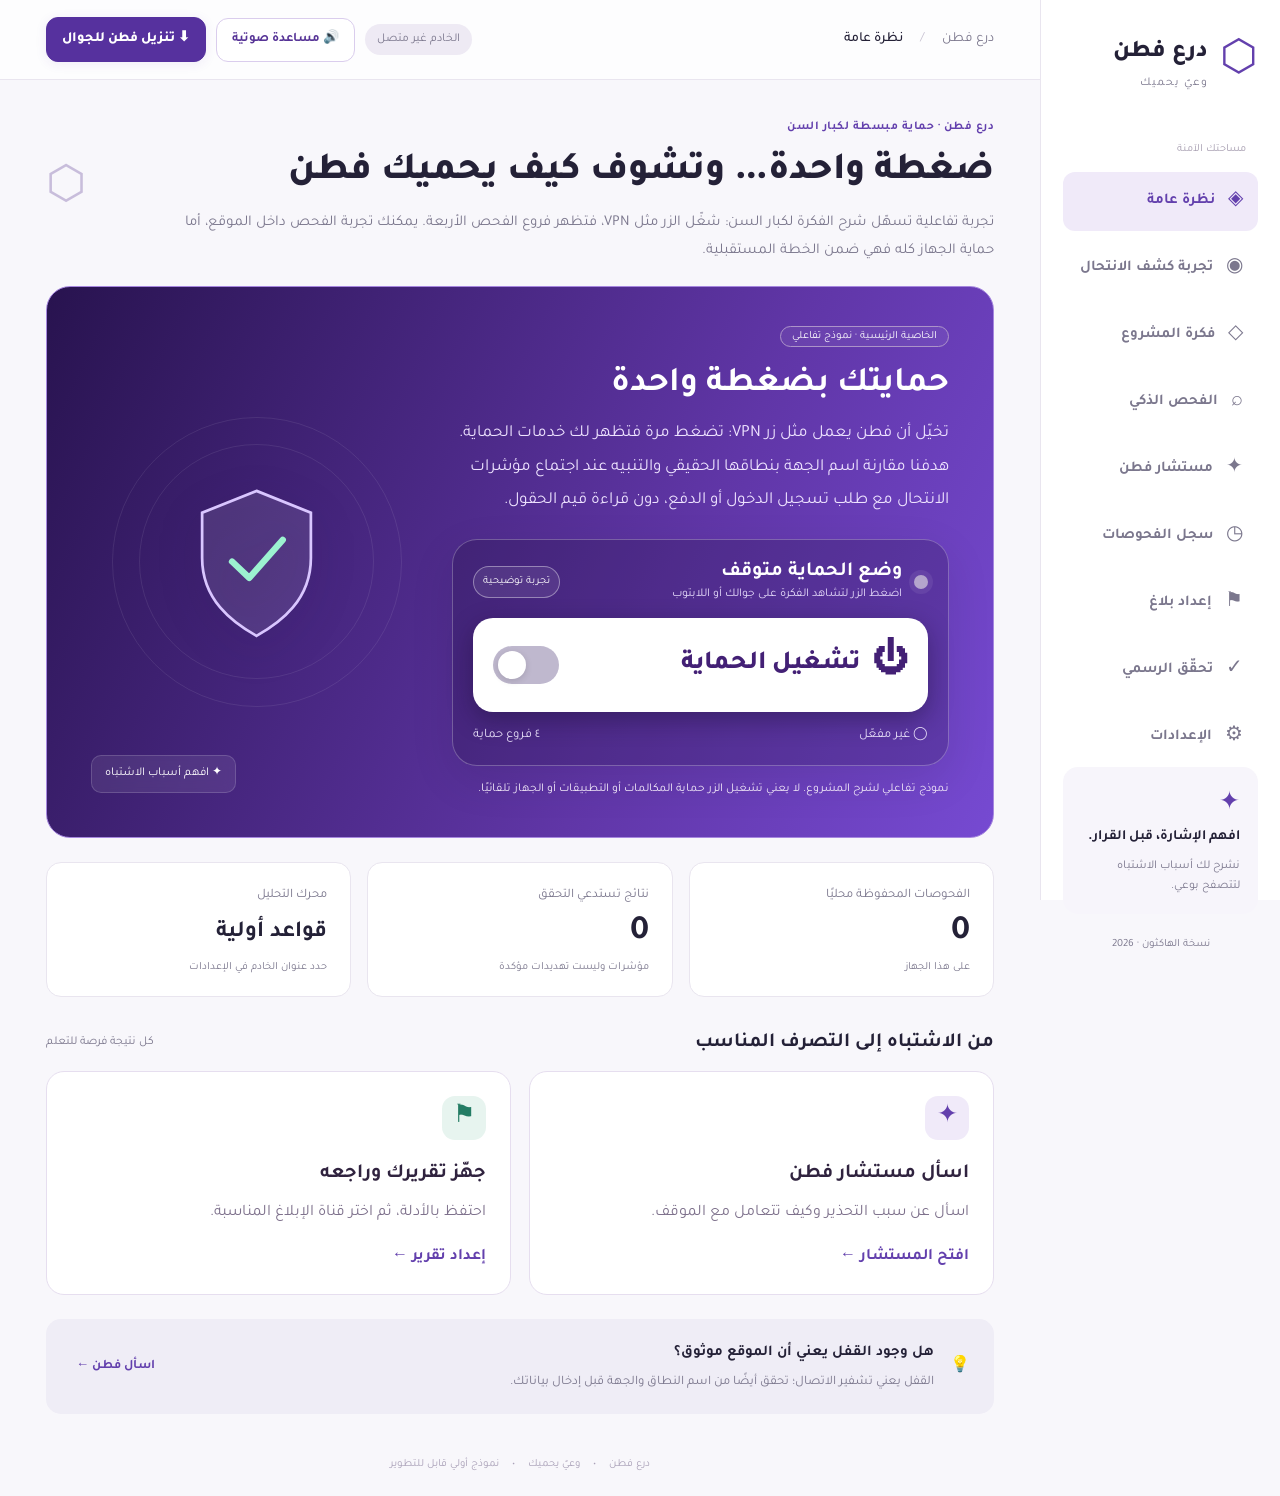
==== commit 60e0b43c: "Add files via upload" ====
--- a/index.html
+++ b/index.html
@@ -2,16 +2,18 @@
 <html dir="rtl" lang="ar"><head><meta charset="utf-8"/><meta content="width=device-width, initial-scale=1" name="viewport"/><meta content="#38216b" name="theme-color"/><meta content="yes" name="apple-mobile-web-app-capable"/><meta content="درع فطن" name="apple-mobile-web-app-title"/><link href="manifest.webmanifest" rel="manifest"/><link href="icons/fatin-192.png" rel="apple-touch-icon"/><title>درع فطن | وعي يحميك</title><link href="style.css" rel="stylesheet"/></head><body>
 <div class="layout"><aside><a class="brand" href="#home"><span class="brandmark">⬡</span><div><strong>درع فطن</strong><small>وعيٌ يحميك</small></div></a><div class="navlabel">مساحتك الآمنة</div><nav aria-label="القائمة الرئيسية"><button class="active" data-page="home">◈ <span>نظرة عامة</span></button><button data-page="demo">◉ <span>تجربة كشف الانتحال</span></button><button data-page="idea">◇ <span>فكرة المشروع</span></button><button data-page="scan">⌕ <span>الفحص الذكي</span></button><button data-page="advisor">✦ <span>مستشار فطن</span></button><button data-page="history">◷ <span>سجل الفحوصات</span></button><button data-page="report">⚑ <span>إعداد بلاغ</span></button><button data-page="tahqaq">✓ <span>تحقّق الرسمي</span></button><button data-page="settings">⚙ <span>الإعدادات</span></button></nav><div class="side-note"><span>✦</span><strong>افهم الإشارة، قبل القرار.</strong><p>نشرح لك أسباب الاشتباه لتتصفح بوعي.</p></div><small class="edition">نسخة الهاكثون · 2026</small></aside>
 <div class="main"><header><div class="breadcrumb">درع فطن <span>/</span> <b id="pageTitle">نظرة عامة</b></div><div class="header-actions"><button aria-label="تثبيت أو إضافة فطن للشاشة الرئيسية على الجوال" class="header-install" id="topInstall" type="button">⬇ تنزيل فطن للجوال</button><button aria-controls="voiceBar" aria-expanded="false" class="header-voice" id="topVoice" type="button">🔊 مساعدة صوتية</button><div class="badge muted" id="connection">جارٍ التحقق من الاتصال</div></div></header><div aria-label="المساعدة الصوتية لكبار السن" class="voice-bar" hidden="" id="voiceBar"><div class="voice-head"><strong>🔊 المساعدة الصوتية · زارية النسائي السعودي عند الموافقة</strong><span>استمع للشرح والنتائج بصوت واضح ومبسط.</span></div><div class="voice-actions"><button class="primary" id="voiceWelcome" type="button">▶ استمع لشرح فطن</button><button class="secondary" id="stopVoice" type="button">■ إيقاف الصوت</button><label class="voice-consent"><input id="cloudVoiceConsent" type="checkbox"/> أوافق على إرسال النص الذي أختار سماعه إلى خدمة الصوت عبر الإنترنت للحصول على صوت زارية السعودي</label></div><audio aria-label="تشغيل صوت فطن" controls="" hidden="" id="voicePlayer" playsinline="" preload="none"></audio><p class="voice-status" id="voiceStatus" role="status">بدون موافقة خدمة الصوت، سيحاول فطن استخدام صوت الجهاز إن كان متاحًا.</p></div><main>
-<section class="page active" id="home"><div class="intro"><div><div class="eyebrow">درع فطن · حماية مبسطة لكبار السن</div><h1>ضغطة واحدة لبدء الحماية</h1><p>صُمم فطن ليكون سهلًا لكبار السن: ابدأ بزر الحماية، ثم اختر ما تريد فحصه من الفروع الواضحة. تحصل على سبب التحذير والخطوة المناسبة بلغة مبسطة.</p></div><div class="mini-logo">⬡</div></div>
-<div class="hero"><div><span class="tag">الميزة الرئيسية · تفعيل الحماية</span><h2>فعّل الحماية… وافهم قبل أن تضغط</h2><p>فعّل زر الحماية لتقارن إضافة المتصفح اسم الجهة بالنطاق الفعلي، وتنبهك عند اجتماع مؤشرات الانتحال مع طلب بيانات دخول أو دفع، دون قراءة قيم الحقول.</p><button aria-controls="protectionTree" aria-expanded="false" class="primary light" id="protection" type="button">⬡  تفعيل الحماية</button><div class="hero-note" id="protectionStatus">على الكمبيوتر: تتطلب حماية التصفح إضافة فطن وتفعيلها. على الجوال: تبدأ الفحوص اليدوية من الشجرة، دون مراقبة المكالمات أو التطبيقات في الخلفية.</div></div><div aria-hidden="true" class="shield-art"><div class="orbit one"></div><div class="orbit two"></div><svg viewbox="0 0 160 180"><path d="M80 12L140 36V86C140 132 107 157 80 172C53 157 20 132 20 86V36Z" fill="rgba(255,255,255,.1)" stroke="#d9c6ff" stroke-width="3"></path><path d="M53 90L72 108L109 66" fill="none" stroke="#9cf2d0" stroke-linecap="round" stroke-linejoin="round" stroke-width="7"></path></svg><span class="float-label">✦ افهم أسباب الاشتباه</span></div></div><section aria-label="فروع الحماية من فطن" class="protection-tree" hidden="" id="protectionTree">
-<div class="tree-crown"><span aria-hidden="true" class="tree-symbol">⬡</span><div><strong>فروع الحماية</strong><p id="treeState" role="status">اختر نوع الفحص المناسب. هذه الفحوص تتم عند الطلب.</p></div><span class="tree-line-status">٤ طرق للفحص</span></div>
+<section class="page active" id="home"><div class="intro"><div><div class="eyebrow">درع فطن · حماية مبسطة لكبار السن</div><h1>ضغطة واحدة… وتشوف كيف يحميك فطن</h1><p>تجربة تفاعلية تسهّل شرح الفكرة لكبار السن: شغّل الزر مثل VPN، فتظهر فروع الفحص الأربعة. يمكنك تجربة الفحص داخل الموقع، أما حماية الجهاز كله فهي ضمن الخطة المستقبلية.</p></div><div class="mini-logo">⬡</div></div>
+<div class="hero vpn-hero" id="protectionHero"><div><span class="tag">الخاصية الرئيسية · نموذج تفاعلي</span><h2>حمايتك بضغطة واحدة</h2><p>تخيّل أن فطن يعمل مثل زر VPN: تضغط مرة فتظهر لك خدمات الحماية. هدفنا مقارنة اسم الجهة بنطاقها الحقيقي والتنبيه عند اجتماع مؤشرات الانتحال مع طلب تسجيل الدخول أو الدفع، دون قراءة قيم الحقول.</p><div class="vpn-control" aria-label="لوحة تفعيل الحماية التجريبية"><div class="vpn-control-top"><span class="vpn-current-dot" id="vpnDot" aria-hidden="true"></span><div><strong id="vpnHeadline">وضع الحماية متوقف</strong><small id="vpnSubline">اضغط الزر لتشاهد الفكرة على جوالك أو اللابتوب</small></div><span class="vpn-demo-label">تجربة توضيحية</span></div><button aria-controls="protectionTree" aria-expanded="false" aria-pressed="false" class="vpn-power-button" id="protection" type="button"><span class="vpn-power-icon" aria-hidden="true">⏻</span><span id="vpnButtonText">تشغيل الحماية</span><span class="vpn-toggle" aria-hidden="true"><span class="vpn-toggle-knob"></span></span></button><div class="vpn-control-foot"><span id="vpnConnection">◯ غير مفعّل</span><span>٤ فروع حماية</span></div></div><div class="hero-note" id="protectionStatus" role="status">هذه محاكاة تفاعلية لشرح فكرة المشروع وليست VPN أو حماية تلقائية للجهاز. الفحص اليدوي داخل فطن متاح من الفروع.</div></div><div aria-hidden="true" class="shield-art"><div class="orbit one"></div><div class="orbit two"></div><svg viewbox="0 0 160 180"><path d="M80 12L140 36V86C140 132 107 157 80 172C53 157 20 132 20 86V36Z" fill="rgba(255,255,255,.1)" stroke="#d9c6ff" stroke-width="3"></path><path d="M53 90L72 108L109 66" fill="none" stroke="#9cf2d0" stroke-linecap="round" stroke-linejoin="round" stroke-width="7"></path></svg><span class="float-label">✦ افهم أسباب الاشتباه</span></div></div><section aria-label="فروع الحماية من فطن" class="protection-tree" hidden="" id="protectionTree">
+<div class="tree-crown"><span aria-hidden="true" class="tree-symbol">⬡</span><div><strong>فروع الحماية</strong><p id="treeState" role="status">اختر نوع الفحص المناسب. هذه الفحوص تتم عند الطلب.</p></div><span class="tree-line-status">٤ طرق للفحص</span></div><p class="demo-tree-notice">🧪 <strong>وضع استعراضي:</strong> تشغيل الزر يفتح الفروع كتجربة لتوضيح فكرة التطبيق. لا يبدأ VPN ولا يراقب المكالمات أو التطبيقات تلقائيًا.</p>
+<div class="extension-setup" id="extensionSetup" hidden><div><strong>🧩 لتعمل حماية التصفح تلقائيًا على الكمبيوتر</strong><p>نزّل إضافة فطن وثبّتها على Chrome أو Edge مرة واحدة، ثم اضغط زر «تفعيل الحماية» أعلى الصفحة. تعمل الإضافة بقواعد فحص محلية دون قراءة قيم الحقول.</p><p>لتثبيت الإضافة: فك الضغط، افتح <code>chrome://extensions</code> أو <code>edge://extensions</code>، فعّل وضع المطوّر ثم «تحميل إضافة غير مضغوطة» وحدد مجلد extension. أعد تحميل فطن بعدها.</p></div><a href="fatin-extension.zip" class="primary button" id="downloadExtension" download="fatin-extension.zip">⬇ تنزيل إضافة الحماية للكمبيوتر</a></div>
+<div class="tree-quick-verify"><span>✅ خطوات التحقق</span><button type="button" data-page="demo">🔎 جرّب كشف الانتحال</button><button type="button" data-page="tahqaq">✓ تحقّق الرسمي</button><button type="button" data-page="scan">🛡️ الفحص الذكي</button></div>
 <div class="protection-branches">
 <button class="tree-branch" data-scan="url" type="button"><span aria-hidden="true" class="branch-icon">🔗</span><span><strong>١ · روابط المواقع</strong><small>قارن اسم الجهة بالنطاق واكشف مؤشرات التصيّد</small></span><span aria-hidden="true" class="tree-go">←</span></button>
 <button class="tree-branch" data-scan="text" type="button"><span aria-hidden="true" class="branch-icon">✉️</span><span><strong>٢ · رسالة أو إيميل</strong><small>تحليل النصوص وطلبات كلمات المرور والدفع والاستعجال</small></span><span aria-hidden="true" class="tree-go">←</span></button>
 <button class="tree-branch" data-scan="file" type="button"><span aria-hidden="true" class="branch-icon">🖼️</span><span><strong>٣ · ملف أو صورة</strong><small>مؤشرات الاحتيال + تقدير احتمال أن تكون الصورة مولّدة بالذكاء الاصطناعي، وليس حكمًا قطعيًا</small></span><span aria-hidden="true" class="tree-go">←</span></button>
 <button class="tree-branch" data-scan="audio" type="button"><span aria-hidden="true" class="branch-icon">🎙️</span><span><strong>٤ · تسجيل صوتي</strong><small>ارفع رسالة صوتية أو مقطع مكالمة بإذن، أو سجّل بموافقتك عبر الميكروفون</small></span><span aria-hidden="true" class="tree-go">←</span></button>
 </div>
-<div class="tree-foot"><div><strong>📞 وماذا عن المكالمات؟</strong><p>فطن يحلل تسجيلًا تختاره أو مقطعًا تسجله بإذنك. الموقع لا يتنصّت على المكالمات ولا يعرّف المتصل تلقائيًا؛ هذه قدرات تتطلب تطبيقًا وصلاحيات نظام واختبارات إضافية.</p></div><button class="secondary" data-scan="audio" type="button">افحص تسجيل مكالمة ←</button></div>
+<div class="tree-foot"><div><strong>📞 وماذا عن المكالمات؟</strong><p>في تصور التطبيق المستقبلي يمكن إظهار تنبيه عند الاشتباه. حاليًا يمكنك فحص تسجيل تختاره، لكن فطن لا يراقب المكالمات الحية تلقائيًا.</p></div><div class="tree-foot-actions"><button class="secondary" id="demoIncomingCall" type="button">📞 جرّب تنبيه مكالمة (محاكاة)</button><button class="secondary" data-scan="audio" type="button">افحص تسجيل مكالمة ←</button></div></div>
 <div class="tree-future"><span>🔭 تطوير مستقبلي</span><p>نسعى إلى التكامل التقني مع خدمة «تحقّق» للهيئة الوطنية للأمن السيبراني <strong>بعد موافقة الجهة وتوفر واجهة ربط رسمية</strong>. حاليًا يمكنك فتح الخدمة الرسمية بنفسك دون إرسال تلقائي.</p><button class="tree-verify" data-page="tahqaq" type="button">افتح تحقّق الرسمي ←</button></div>
 </section><div class="stats"><article><span>الفحوصات المحفوظة محليًا</span><strong id="total">0</strong><small>على هذا الجهاز</small></article><article><span>نتائج تستدعي التحقق</span><strong id="flagged">0</strong><small>مؤشرات وليست تهديدات مؤكدة</small></article><article><span>محرك التحليل</span><strong class="smaller" id="engineName">قواعد أولية</strong><small id="engineNote">جارٍ التحقق من الخادم</small></article></div>
 
@@ -45,6 +47,6 @@
 <section class="page" id="advisor"><div class="intro"><div class="eyebrow">معرفة قريبة منك</div><h1>مستشار فطن</h1><p>افهم آخر نتيجة فحص، واسأل عن الخطوات المناسبة عند الاشتباه بموقع أو رسالة أو ملف.</p></div><article class="panel chat-panel"><div aria-live="polite" id="messages"><div class="bubble assistant">أهلًا بك، أنا مستشار فطن. اسألني عن أسباب الاشتباه أو كيف تتصرف بعد التنبيه. يمكنك إجراء فحص أولًا ليصبح سؤالك مرتبطًا بنتيجته. لا ترسل كلمات المرور أو رموز التحقق.</div></div><div class="note" id="advisorContext">لم تُحدد نتيجة فحص بعد؛ يمكنك طرح سؤال توعوي عام.</div><div class="suggestions"><button data-question="ماذا أفعل إذا أدخلت كلمة المرور في موقع مشبوه؟">أدخلت كلمة المرور في موقع مشبوه</button><button data-question="كيف أميز رابط التصيد؟">كيف أميز رابط التصيد؟</button></div><form id="chatForm"><label class="check"><input id="chatConsent" required="" type="checkbox"/><span>أوافق على إرسال السؤال وآخر نتيجة فحص إلى Gemini عبر الخادم.</span></label><div class="chat-entry"><input id="question" maxlength="4000" placeholder="اكتب سؤالك هنا..." required=""/><button class="primary" id="chatBtn">إرسال ←</button></div></form><p class="error" id="chatError" role="alert"></p></article></section>
 <section class="page" id="history"><div class="intro"><h1>سجل الفحوصات</h1><p>يُحفظ ملخص النتائج على جهازك عند اختيار الحفظ؛ لا نحفظ المحتوى الأصلي.</p></div><article class="panel"><div class="section-head"><h2>نتائجك المحفوظة</h2><button class="secondary" id="clearHistory">مسح السجل</button></div><div id="historyList"></div></article></section>
 <section class="page" id="report"><div class="intro"><div class="eyebrow">من التحقق إلى الإجراء</div><h1>إعداد بلاغ</h1><p>حوّل نتيجة الفحص إلى تقرير واضح، وأزل المعلومات الشخصية قبل مشاركته.</p></div><div class="scan-grid"><article class="panel"><h2>مسودة تقرير الفحص</h2><p>يمكن نسخ التقرير أو تنزيله. لا يُرسل تلقائيًا إلى أي جهة.</p><textarea aria-label="مسودة التقرير" id="reportText" placeholder="أجرِ فحصًا أولًا أو اكتب تفاصيل الحادث هنا..." rows="12"></textarea><div class="actions"><button class="primary" id="copyReport">نسخ التقرير</button><button class="secondary" id="downloadReport">تنزيل TXT</button></div><p id="reportStatus" role="status"></p></article><article class="panel"><span class="icon purple">⚑</span><h2>القناة الرسمية للإبلاغ</h2><p>تتيح الهيئة الوطنية للأمن السيبراني معلومات الإبلاغ عن الحوادث السيبرانية على الجهات الوطنية عبر موقعها الرسمي. تحقق من نطاق الخدمة والتعليمات قبل تقديم البلاغ.</p><a class="primary button" href="https://nca.gov.sa/ar/report-incident/" rel="noopener noreferrer" target="_blank">فتح قناة الإبلاغ الرسمية ↗</a><button class="secondary" data-page="tahqaq" type="button">فتح خدمة «تحقّق» لفحص الرابط أو الملف</button><div class="note">فطن مشروع مستقل. المتاح الآن تقرير وإحالة رسمية. أُضيف رابط خدمة «تحقّق» الرسمية كإحالة خارجية مستقلة، وليس تكامل API أو شراكة مع الهيئة. لا يرسل فطن بيانات أو بلاغات تلقائيًا.</div></article></div></section>
-<section class="page" id="settings"><div class="intro"><h1>إعدادات فطن</h1><p>اتصال واضح وتحكم في بياناتك.</p></div><article class="panel settings"><h2>خادم التحليل</h2><label for="server">عنوان الخادم</label><input dir="ltr" id="server" placeholder="اتركه فارغًا عند التشغيل على نفس الخادم"/><small>لتشغيل الواجهة على GitHub Pages، أدخل رابط خادم Flask عبر HTTPS.</small><label for="token">رمز الوصول الاختياري</label><input autocomplete="off" id="token" type="password"/><small>يُحفظ خلال الجلسة فقط. مفتاح Gemini يبقى على الخادم، ولا يُكتب هنا.</small><button class="primary" id="saveSettings">حفظ والتحقق من الاتصال</button><p id="settingsStatus" role="status"></p><hr/><h2>الصوت النسائي لكبار السن</h2><p>اضغط «استمع لشرح فطن»، ثم «اسمع النتيجة» أو زر سماع رد المستشار. مع موافقتك يستعمل فطن صوت زارية النسائي السعودي عبر خدمة صوت خارجية. دون موافقة أو دون اتصال يحاول استخدام صوت عربي من الجهاز، وقد يختلف الصوت واللهجة.</p><p>الصوت لا يبدأ تلقائيًا؛ اضغط زر الاستماع. في بعض أجهزة الآيفون قد تحتاج الضغط على ▶ في مشغل الصوت بعد تجهيز الملف.</p><label for="voiceRate">سرعة القراءة من الجهاز</label><select id="voiceRate"><option value="0.8">بطيئة ومريحة</option><option value="0.95">متوسطة</option><option value="1.1">عادية</option></select><label class="check"><input id="largeText" type="checkbox"/><span>تكبير الخط والأزرار لتسهيل الاستخدام</span></label><hr/><h2>الفحص من الجوال</h2><p>يمكن فتح فطن على iPhone أو Android من أي متصفح حديث، وتثبيته على الشاشة الرئيسية. تفعيل وضع الفحص السريع يُظهر صفحة الفحص فور فتح الموقع، وليس نظام حماية يعمل في الخلفية.</p><div class="mobile-preference"><button class="secondary" id="mobileMode" type="button">تفعيل وضع الفحص السريع للجوال</button><p class="mobile-status" id="mobileModeStatus" role="status">هذا الوضع يفتح صفحة الفحص سريعًا، وليس حماية تلقائية على بقية المواقع.</p></div><button class="secondary" hidden="" id="installMobile" type="button">إضافة للجوال</button><button class="secondary" id="installFromSettings" type="button">تعليمات إضافة فطن للجوال</button><hr/><h2>حماية التصفح عبر الإضافة على الكمبيوتر</h2><p>ثبّت إضافة فطن الموجودة في مجلد extension، ثم حدد عنوان الخادم وفعّل الحماية من نافذة الإضافة. تُرسل عناوين المواقع دون معاملاتها، وعنوان الصفحة وأول عناوينها بعد تقليل البيانات، ووجود حقول دخول أو دفع. لا تُقرأ قيم الحقول. Gemini يستقبل تقرير الأدلة فقط.</p><p>زر الحماية المرتبط بإضافة Chrome أو Edge يعمل على الكمبيوتر عند تثبيت الإضافة. في الجوال يُفتح الفحص اليدوي بدل إيهامك بأن جميع المواقع محمية تلقائيًا. ولحماية Safari عبر الصفحات الخارجية يلزم لاحقًا تطوير إضافة iOS مستقلة.</p><hr/><h2>الخصوصية وحدود الفحص</h2><p>لا يخزّن الخادم الملفات أو المحادثات. معالجة Gemini تخضع لشروط خدمة مزوّد النموذج. لا ترفع ملفات سرية أو بيانات شخصية حساسة. الروابط لا تُفتح، والملفات لا تُشغّل.</p></article></section>
+<section class="page" id="settings"><div class="intro"><h1>إعدادات فطن</h1><p>اتصال واضح وتحكم في بياناتك.</p></div><article class="panel settings"><h2>خادم التحليل</h2><label for="server">عنوان الخادم</label><input dir="ltr" id="server" placeholder="اتركه فارغًا عند التشغيل على نفس الخادم"/><small>لتشغيل الواجهة على GitHub Pages، أدخل رابط خادم Flask عبر HTTPS.</small><label for="token">رمز الوصول الاختياري</label><input autocomplete="off" id="token" type="password"/><small>يُحفظ خلال الجلسة فقط. مفتاح Gemini يبقى على الخادم، ولا يُكتب هنا.</small><button class="primary" id="saveSettings">حفظ والتحقق من الاتصال</button><p id="settingsStatus" role="status"></p><hr/><h2>الصوت النسائي لكبار السن</h2><p>اضغط «استمع لشرح فطن»، ثم «اسمع النتيجة» أو زر سماع رد المستشار. مع موافقتك يستعمل فطن صوت زارية النسائي السعودي عبر خدمة صوت خارجية. دون موافقة أو دون اتصال يحاول استخدام صوت عربي من الجهاز، وقد يختلف الصوت واللهجة.</p><p>الصوت لا يبدأ تلقائيًا؛ اضغط زر الاستماع. في بعض أجهزة الآيفون قد تحتاج الضغط على ▶ في مشغل الصوت بعد تجهيز الملف.</p><label for="voiceRate">سرعة القراءة من الجهاز</label><select id="voiceRate"><option value="0.8">بطيئة ومريحة</option><option value="0.95">متوسطة</option><option value="1.1">عادية</option></select><label class="check"><input id="largeText" type="checkbox"/><span>تكبير الخط والأزرار لتسهيل الاستخدام</span></label><hr/><h2>الفحص من الجوال</h2><p>يمكن فتح فطن على iPhone أو Android من أي متصفح حديث، وتثبيته على الشاشة الرئيسية. تفعيل وضع الفحص السريع يُظهر صفحة الفحص فور فتح الموقع، وليس نظام حماية يعمل في الخلفية.</p><div class="mobile-preference"><button class="secondary" id="mobileMode" type="button">تفعيل وضع الفحص السريع للجوال</button><p class="mobile-status" id="mobileModeStatus" role="status">هذا الوضع يفتح صفحة الفحص سريعًا، وليس حماية تلقائية على بقية المواقع.</p></div><button class="secondary" hidden="" id="installMobile" type="button">إضافة للجوال</button><button class="secondary" id="installFromSettings" type="button">تعليمات إضافة فطن للجوال</button><hr/><h2>حماية التصفح عبر الإضافة على الكمبيوتر</h2><p>نزّل إضافة فطن من زر تنزيل الإضافة في الصفحة الرئيسية وثبّتها في Chrome أو Edge. تعتمد على قواعد محلية للكشف عن انتحال جهتين مدعومتين عندما تطلب الصفحة كلمة مرور أو بيانات بطاقة، أو عن حقول حساسة على HTTP. لا تقرأ قيم الحقول ولا تُرسل أي بيانات إلى الخادم أو Gemini أثناء التصفح.</p><p>زر الحماية في الصفحة الرئيسية هو نموذج تفاعلي بصري يعمل على الجوال والكمبيوتر لعرض الفكرة، ولا يفعّل الإضافة أو VPN. يمكن تجربة إضافة Chrome وEdge الموجودة ضمن حزمة المشروع منفصلةً مع التثبيت والصلاحيات اللازمة، ولا توجد حماية شاملة للاتصالات أو جميع التطبيقات. ولحماية Safari عبر الصفحات الخارجية يلزم لاحقًا تطوير إضافة iOS مستقلة.</p><hr/><h2>الخصوصية وحدود الفحص</h2><p>لا يخزّن الخادم الملفات أو المحادثات. معالجة Gemini تخضع لشروط خدمة مزوّد النموذج. لا ترفع ملفات سرية أو بيانات شخصية حساسة. الروابط لا تُفتح، والملفات لا تُشغّل.</p></article></section>
 </main><footer>درع فطن <span>•</span> وعيٌ يحميك <span>•</span> نموذج أولي قابل للتطوير</footer></div></div>
-<dialog id="mobileDialog"><h2>📲 فطن على شاشة جوالك</h2><p id="mobileInstallInstructions">على آيفون: افتح الرابط في Safari، ثم مشاركة، ثم «إضافة إلى الشاشة الرئيسية». على أندرويد: افتح الرابط في Chrome أو متصفح داعم، ثم القائمة، ثم «تثبيت التطبيق» أو «إضافة إلى الشاشة الرئيسية».</p><p>يعمل الفحص اليدوي داخل الموقع. عند غياب الإنترنت تتوفر الواجهة واللقطات التجريبية بعد زيارة سابقة، لكن تحليل Gemini والصوت السعودي السحابي يحتاجان اتصالًا بالخادم.</p><div class="actions"><button class="primary" hidden="" id="triggerInstall" type="button">تثبيت فطن الآن</button><button class="secondary" id="closeMobileDialog" type="button">إغلاق</button></div></dialog><dialog id="installDialog"><h2>فعّل الحماية عبر الإضافة</h2><p>افتح chrome://extensions أو edge://extensions، وفعّل وضع المطوّر، ثم اختر «تحميل إضافة غير مضغوطة» وحدد مجلد extension.</p><p>افتح نافذة الإضافة، أدخل عنوان الخادم، ووافق على إرسال عنوان الصفحة ومؤشرات أنواع الحقول دون قيمها، ثم فعّل الحماية. بعد ذلك أعد تحميل هذه الصفحة.</p><button class="primary" id="closeDialog">فهمت</button></dialog><script src="identity.js"></script><script src="voice.js"></script><script src="official-verify.js"></script><script src="app.js"></script><script src="audio-scan.js"></script></body></html>
+<dialog id="callDemoDialog" aria-labelledby="callDemoTitle"><div class="call-demo-icon" aria-hidden="true">📞</div><span class="call-demo-tag">عرض تجريبي · ليس كشفًا حقيقيًا للمتصل</span><h2 id="callDemoTitle">مكالمة واردة غير معروفة</h2><p>🔔 <strong>تنبيه توعوي من فطن:</strong> إذا طلب منك المتصل رمز التحقق أو بيانات البنك، لا تشاركها. اقفل المكالمة واتصل بالجهة عبر رقمها الرسمي.</p><p class="call-demo-note">هذه رسالة ثابتة لشرح الفكرة فقط؛ لم يستمع فطن إلى أي مكالمة ولم يفحص أي رقم.</p><button type="button" class="primary" id="closeCallDemo">فهمت</button></dialog><dialog id="mobileDialog"><h2>📲 فطن على شاشة جوالك</h2><p id="mobileInstallInstructions">على آيفون: افتح الرابط في Safari، ثم مشاركة، ثم «إضافة إلى الشاشة الرئيسية». على أندرويد: افتح الرابط في Chrome أو متصفح داعم، ثم القائمة، ثم «تثبيت التطبيق» أو «إضافة إلى الشاشة الرئيسية».</p><p>يعمل الفحص اليدوي داخل الموقع. عند غياب الإنترنت تتوفر الواجهة واللقطات التجريبية بعد زيارة سابقة، لكن تحليل Gemini والصوت السعودي السحابي يحتاجان اتصالًا بالخادم.</p><div class="actions"><button class="primary" hidden="" id="triggerInstall" type="button">تثبيت فطن الآن</button><button class="secondary" id="closeMobileDialog" type="button">إغلاق</button></div></dialog><dialog id="installDialog"><h2>فعّل الحماية عبر الإضافة</h2><p><a class="primary button" href="fatin-extension.zip" download="fatin-extension.zip">⬇ تنزيل إضافة فطن المكتبية</a></p><p>افتح chrome://extensions أو edge://extensions، وفعّل وضع المطوّر، ثم اختر «تحميل إضافة غير مضغوطة» وحدد مجلد extension.</p><p>افتح نافذة الإضافة وفعّل الحماية؛ الفحص يعمل محليًا دون إرسال محتوى التصفح. بعد ذلك أعد تحميل هذه الصفحة.</p><button class="primary" id="closeDialog">فهمت</button></dialog><script src="identity.js"></script><script src="voice.js"></script><script src="official-verify.js"></script><script src="app.js"></script><script src="audio-scan.js"></script></body></html>
--- a/style.css
+++ b/style.css
@@ -144,3 +144,53 @@
  .header-actions #topInstall{font-size:13px;white-space:normal;text-align:center}
 }
 @media(prefers-reduced-motion:reduce){.protection-tree{animation:none}.tree-branch,#protection{transition:none}}
+
+/* Real extension setup: visible actionable installation and verification controls. */
+.extension-setup{display:flex;align-items:center;gap:22px;justify-content:space-between;border:2px solid #caa5ef;background:#faf5ff;padding:18px;margin:15px 0;border-radius:16px}.extension-setup[hidden]{display:none!important}.extension-setup>div{flex:1}.extension-setup strong{font-size:17px}.extension-setup p{font-size:13px;line-height:1.8;margin:7px 0}.extension-setup a{white-space:normal;text-align:center;min-width:210px;line-height:1.7}.tree-quick-verify{display:flex;align-items:center;flex-wrap:wrap;gap:10px;padding:12px 0}.tree-quick-verify span{font-weight:800;color:#412776}.tree-quick-verify button{border:1px solid #ccb8eb;border-radius:13px;background:#f3ecfb;color:#4c2d85;padding:11px 14px;min-height:47px;font-family:inherit;font-size:14px;font-weight:700;cursor:pointer}.tree-quick-verify button:hover{background:#e5d8f6}.tree-quick-verify button:focus-visible{outline:3px solid #6b48af}@media(max-width:700px){.extension-setup{display:block}.extension-setup>a{display:block;margin-top:12px}.tree-quick-verify{display:grid;grid-template-columns:1fr 1fr}.tree-quick-verify span{grid-column:1/-1}.tree-quick-verify button{min-height:54px}}
+
+
+/* VPN-style concept demonstrator. This toggles presentation only, not device protection. */
+.vpn-hero{transition:background .35s ease,border-color .35s ease}
+.vpn-hero.vpn-demo-on{background:linear-gradient(115deg,#1d3c43 0%,#296b63 48%,#5f3ead 100%)!important;border-color:#9be4c6!important}
+.vpn-control{max-width:530px;border:1px solid #ffffff42;background:rgba(17,9,38,.2);border-radius:25px;padding:19px 20px;margin-top:22px;box-shadow:0 14px 45px #00000018}
+.vpn-control-top{display:flex;gap:12px;align-items:center;margin-bottom:13px}
+.vpn-control-top>div{flex:1;min-width:0}
+.vpn-control-top strong{display:block;font-size:20px;color:#fff;line-height:1.3}
+.vpn-control-top small{font-size:12px;color:#e5dafa;line-height:1.65}
+.vpn-current-dot{display:inline-block;width:14px;height:14px;flex-shrink:0;border-radius:50%;background:#b4a5cd;box-shadow:0 0 0 5px #ffffff12;transition:background .2s,box-shadow .2s}
+.vpn-demo-on .vpn-current-dot{background:#84f5bc;box-shadow:0 0 0 6px #7befb123,0 0 18px #83f7a5}
+.vpn-demo-label{font-size:11px;color:#fff;border:1px solid #ffffff63;background:#ffffff14;padding:6px 9px;border-radius:40px;white-space:nowrap}
+#protection.vpn-power-button{min-height:94px;width:100%;border:2px solid transparent;border-radius:20px;background:#fff;color:#432075;font-family:inherit;font-size:26px;font-weight:800;display:flex;align-items:center;justify-content:center;gap:12px;padding:12px 18px;cursor:pointer;transition:background .2s,transform .2s}
+#protection.vpn-power-button:hover{transform:translateY(-1px)}
+#protection.vpn-power-button:focus-visible{outline:4px solid #c9fce0;outline-offset:4px}
+.vpn-power-icon{font-size:36px;line-height:1}
+.vpn-toggle{display:block;flex-shrink:0;margin-right:auto;width:66px;height:38px;border-radius:28px;background:#bfb8ce;padding:5px;direction:ltr;transition:background .2s}
+.vpn-toggle-knob{display:block;width:28px;height:28px;border-radius:50%;background:#fff;box-shadow:0 2px 7px #0002;transition:transform .24s}
+.vpn-demo-on .vpn-toggle{background:#177e65}
+.vpn-demo-on .vpn-toggle-knob{transform:translateX(28px)}
+.vpn-demo-on #protection.vpn-power-button{background:#d8ffea;color:#145a43}
+.vpn-control-foot{display:flex;align-items:center;justify-content:space-between;gap:12px;color:#e6ddf7;font-size:13px;margin-top:13px}
+.vpn-demo-on .vpn-control-foot span:first-child{color:#adffd3;font-weight:800}
+#protectionStatus{margin-top:13px;max-width:540px;color:#f3eaf9;font-size:12px;line-height:1.8}
+.demo-tree-notice{background:#fff7e7;color:#6e4d17;border:1px solid #eed7a8;border-radius:12px;padding:11px 15px;font-size:13px;margin:14px 0 0;line-height:1.8}
+.demo-tree-notice strong{color:#6e4d17}
+.tree-foot-actions{display:flex;flex-direction:column;gap:7px;min-width:190px}
+.tree-foot-actions button{white-space:normal;text-align:center}
+.call-demo-icon{font-size:46px;text-align:center;margin-bottom:10px}
+.call-demo-tag{font-size:12px;color:#67409c;background:#f0eaf9;padding:6px 13px;border-radius:14px;display:inline-block;margin-bottom:8px}
+.call-demo-note{background:#fff6e8;border-radius:11px;padding:12px;color:#6e4d17;font-size:12px}
+#callDemoDialog{text-align:right}
+@media(max-width:760px){
+ .vpn-control{padding:14px 13px;margin-top:18px;border-radius:20px}
+ #protection.vpn-power-button{font-size:21px;min-height:85px;padding:10px 12px;gap:8px}
+ .vpn-power-icon{font-size:28px}
+ .vpn-toggle{width:55px;height:33px;padding:4px}
+ .vpn-toggle-knob{width:25px;height:25px}
+ .vpn-demo-on .vpn-toggle-knob{transform:translateX(22px)}
+ .vpn-demo-label{font-size:10px;padding:4px 7px}
+ .vpn-control-top strong{font-size:16px}
+ .vpn-control-top small{font-size:11px}
+ .tree-foot-actions{margin-top:12px;width:100%}
+ .tree-foot-actions button{width:100%}
+ .demo-tree-notice{font-size:12px}
+}
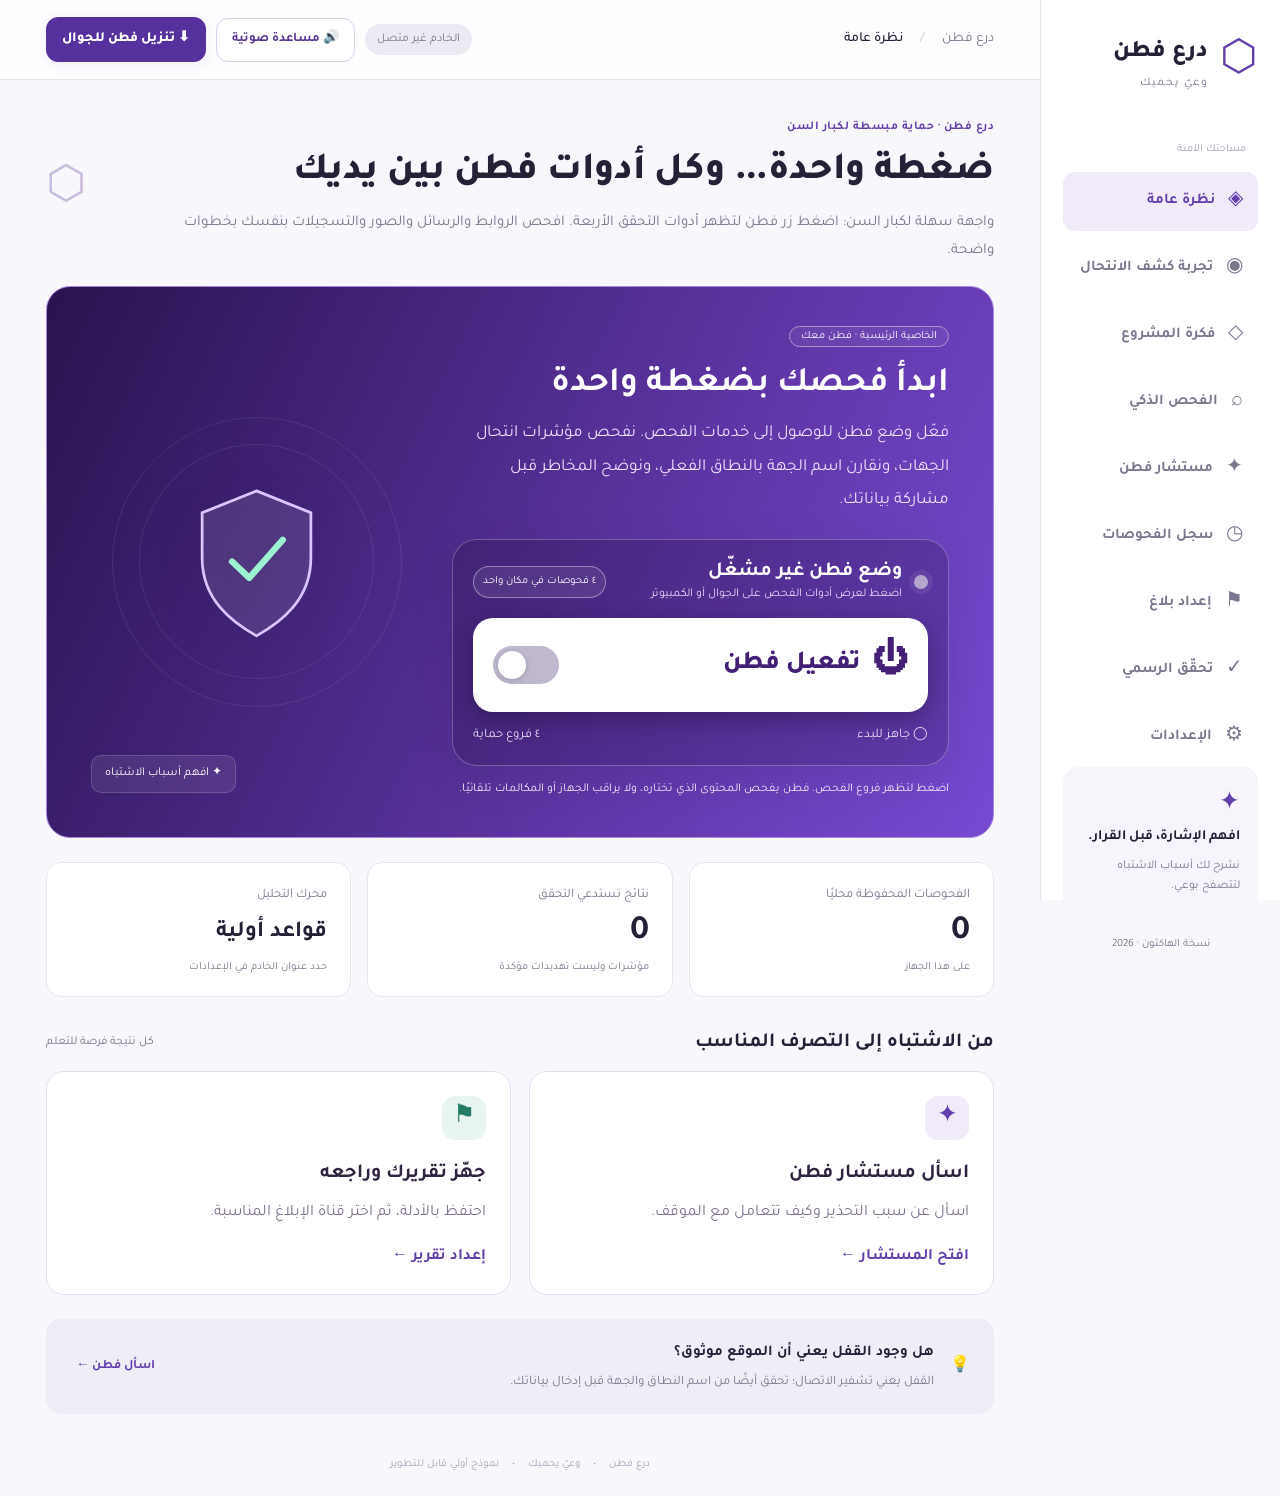
==== commit b1e5654f: "Add files via upload" ====
--- a/index.html
+++ b/index.html
@@ -2,9 +2,9 @@
 <html dir="rtl" lang="ar"><head><meta charset="utf-8"/><meta content="width=device-width, initial-scale=1" name="viewport"/><meta content="#38216b" name="theme-color"/><meta content="yes" name="apple-mobile-web-app-capable"/><meta content="درع فطن" name="apple-mobile-web-app-title"/><link href="manifest.webmanifest" rel="manifest"/><link href="icons/fatin-192.png" rel="apple-touch-icon"/><title>درع فطن | وعي يحميك</title><link href="style.css" rel="stylesheet"/></head><body>
 <div class="layout"><aside><a class="brand" href="#home"><span class="brandmark">⬡</span><div><strong>درع فطن</strong><small>وعيٌ يحميك</small></div></a><div class="navlabel">مساحتك الآمنة</div><nav aria-label="القائمة الرئيسية"><button class="active" data-page="home">◈ <span>نظرة عامة</span></button><button data-page="demo">◉ <span>تجربة كشف الانتحال</span></button><button data-page="idea">◇ <span>فكرة المشروع</span></button><button data-page="scan">⌕ <span>الفحص الذكي</span></button><button data-page="advisor">✦ <span>مستشار فطن</span></button><button data-page="history">◷ <span>سجل الفحوصات</span></button><button data-page="report">⚑ <span>إعداد بلاغ</span></button><button data-page="tahqaq">✓ <span>تحقّق الرسمي</span></button><button data-page="settings">⚙ <span>الإعدادات</span></button></nav><div class="side-note"><span>✦</span><strong>افهم الإشارة، قبل القرار.</strong><p>نشرح لك أسباب الاشتباه لتتصفح بوعي.</p></div><small class="edition">نسخة الهاكثون · 2026</small></aside>
 <div class="main"><header><div class="breadcrumb">درع فطن <span>/</span> <b id="pageTitle">نظرة عامة</b></div><div class="header-actions"><button aria-label="تثبيت أو إضافة فطن للشاشة الرئيسية على الجوال" class="header-install" id="topInstall" type="button">⬇ تنزيل فطن للجوال</button><button aria-controls="voiceBar" aria-expanded="false" class="header-voice" id="topVoice" type="button">🔊 مساعدة صوتية</button><div class="badge muted" id="connection">جارٍ التحقق من الاتصال</div></div></header><div aria-label="المساعدة الصوتية لكبار السن" class="voice-bar" hidden="" id="voiceBar"><div class="voice-head"><strong>🔊 المساعدة الصوتية · زارية النسائي السعودي عند الموافقة</strong><span>استمع للشرح والنتائج بصوت واضح ومبسط.</span></div><div class="voice-actions"><button class="primary" id="voiceWelcome" type="button">▶ استمع لشرح فطن</button><button class="secondary" id="stopVoice" type="button">■ إيقاف الصوت</button><label class="voice-consent"><input id="cloudVoiceConsent" type="checkbox"/> أوافق على إرسال النص الذي أختار سماعه إلى خدمة الصوت عبر الإنترنت للحصول على صوت زارية السعودي</label></div><audio aria-label="تشغيل صوت فطن" controls="" hidden="" id="voicePlayer" playsinline="" preload="none"></audio><p class="voice-status" id="voiceStatus" role="status">بدون موافقة خدمة الصوت، سيحاول فطن استخدام صوت الجهاز إن كان متاحًا.</p></div><main>
-<section class="page active" id="home"><div class="intro"><div><div class="eyebrow">درع فطن · حماية مبسطة لكبار السن</div><h1>ضغطة واحدة… وتشوف كيف يحميك فطن</h1><p>تجربة تفاعلية تسهّل شرح الفكرة لكبار السن: شغّل الزر مثل VPN، فتظهر فروع الفحص الأربعة. يمكنك تجربة الفحص داخل الموقع، أما حماية الجهاز كله فهي ضمن الخطة المستقبلية.</p></div><div class="mini-logo">⬡</div></div>
-<div class="hero vpn-hero" id="protectionHero"><div><span class="tag">الخاصية الرئيسية · نموذج تفاعلي</span><h2>حمايتك بضغطة واحدة</h2><p>تخيّل أن فطن يعمل مثل زر VPN: تضغط مرة فتظهر لك خدمات الحماية. هدفنا مقارنة اسم الجهة بنطاقها الحقيقي والتنبيه عند اجتماع مؤشرات الانتحال مع طلب تسجيل الدخول أو الدفع، دون قراءة قيم الحقول.</p><div class="vpn-control" aria-label="لوحة تفعيل الحماية التجريبية"><div class="vpn-control-top"><span class="vpn-current-dot" id="vpnDot" aria-hidden="true"></span><div><strong id="vpnHeadline">وضع الحماية متوقف</strong><small id="vpnSubline">اضغط الزر لتشاهد الفكرة على جوالك أو اللابتوب</small></div><span class="vpn-demo-label">تجربة توضيحية</span></div><button aria-controls="protectionTree" aria-expanded="false" aria-pressed="false" class="vpn-power-button" id="protection" type="button"><span class="vpn-power-icon" aria-hidden="true">⏻</span><span id="vpnButtonText">تشغيل الحماية</span><span class="vpn-toggle" aria-hidden="true"><span class="vpn-toggle-knob"></span></span></button><div class="vpn-control-foot"><span id="vpnConnection">◯ غير مفعّل</span><span>٤ فروع حماية</span></div></div><div class="hero-note" id="protectionStatus" role="status">هذه محاكاة تفاعلية لشرح فكرة المشروع وليست VPN أو حماية تلقائية للجهاز. الفحص اليدوي داخل فطن متاح من الفروع.</div></div><div aria-hidden="true" class="shield-art"><div class="orbit one"></div><div class="orbit two"></div><svg viewbox="0 0 160 180"><path d="M80 12L140 36V86C140 132 107 157 80 172C53 157 20 132 20 86V36Z" fill="rgba(255,255,255,.1)" stroke="#d9c6ff" stroke-width="3"></path><path d="M53 90L72 108L109 66" fill="none" stroke="#9cf2d0" stroke-linecap="round" stroke-linejoin="round" stroke-width="7"></path></svg><span class="float-label">✦ افهم أسباب الاشتباه</span></div></div><section aria-label="فروع الحماية من فطن" class="protection-tree" hidden="" id="protectionTree">
-<div class="tree-crown"><span aria-hidden="true" class="tree-symbol">⬡</span><div><strong>فروع الحماية</strong><p id="treeState" role="status">اختر نوع الفحص المناسب. هذه الفحوص تتم عند الطلب.</p></div><span class="tree-line-status">٤ طرق للفحص</span></div><p class="demo-tree-notice">🧪 <strong>وضع استعراضي:</strong> تشغيل الزر يفتح الفروع كتجربة لتوضيح فكرة التطبيق. لا يبدأ VPN ولا يراقب المكالمات أو التطبيقات تلقائيًا.</p>
+<section class="page active" id="home"><div class="intro"><div><div class="eyebrow">درع فطن · حماية مبسطة لكبار السن</div><h1>ضغطة واحدة… وكل أدوات فطن بين يديك</h1><p>واجهة سهلة لكبار السن: اضغط زر فطن لتظهر أدوات التحقق الأربعة. افحص الروابط والرسائل والصور والتسجيلات بنفسك بخطوات واضحة.</p></div><div class="mini-logo">⬡</div></div>
+<div class="hero fatin-hero" id="protectionHero"><div><span class="tag">الخاصية الرئيسية · فطن معك</span><h2>ابدأ فحصك بضغطة واحدة</h2><p>فعّل وضع فطن للوصول إلى خدمات الفحص. نفحص مؤشرات انتحال الجهات، ونقارن اسم الجهة بالنطاق الفعلي، ونوضح المخاطر قبل مشاركة بياناتك.</p><div class="fatin-control" aria-label="لوحة فحص فطن"><div class="fatin-control-top"><span class="fatin-current-dot" id="fatinDot" aria-hidden="true"></span><div><strong id="fatinHeadline">وضع فطن غير مشغّل</strong><small id="fatinSubline">اضغط لعرض أدوات الفحص على الجوال أو الكمبيوتر</small></div><span class="fatin-demo-label">٤ فحوصات في مكان واحد</span></div><button aria-controls="protectionTree" aria-expanded="false" aria-pressed="false" class="fatin-power-button" id="protection" type="button"><span class="fatin-power-icon" aria-hidden="true">⏻</span><span id="fatinButtonText">تفعيل فطن</span><span class="fatin-toggle" aria-hidden="true"><span class="fatin-toggle-knob"></span></span></button><div class="fatin-control-foot"><span id="fatinConnection">◯ جاهز للبدء</span><span>٤ فروع حماية</span></div></div><div class="hero-note" id="protectionStatus" role="status">ابدأ بالضغط على الزر، ثم اختر فحص رابط أو رسالة أو صورة أو تسجيل صوتي. الفحص يتم عند اختيارك.</div></div><div aria-hidden="true" class="shield-art"><div class="orbit one"></div><div class="orbit two"></div><svg viewbox="0 0 160 180"><path d="M80 12L140 36V86C140 132 107 157 80 172C53 157 20 132 20 86V36Z" fill="rgba(255,255,255,.1)" stroke="#d9c6ff" stroke-width="3"></path><path d="M53 90L72 108L109 66" fill="none" stroke="#9cf2d0" stroke-linecap="round" stroke-linejoin="round" stroke-width="7"></path></svg><span class="float-label">✦ افهم أسباب الاشتباه</span></div></div><section aria-label="فروع الحماية من فطن" class="protection-tree" hidden="" id="protectionTree">
+<div class="tree-crown"><span aria-hidden="true" class="tree-symbol">⬡</span><div><strong>فروع الحماية</strong><p id="treeState" role="status">اختر نوع الفحص المناسب. هذه الفحوص تتم عند الطلب.</p></div><span class="tree-line-status">٤ طرق للفحص</span></div><p class="demo-tree-notice"><strong>طريقة الاستخدام:</strong> اختر أحد فروع فطن الأربعة وابدأ الفحص. حماية التصفح المستمرة تتطلب تثبيت إضافة المتصفح، أما فحص المكالمات فيتطلب رفع تسجيل بإذنك.</p>
 <div class="extension-setup" id="extensionSetup" hidden><div><strong>🧩 لتعمل حماية التصفح تلقائيًا على الكمبيوتر</strong><p>نزّل إضافة فطن وثبّتها على Chrome أو Edge مرة واحدة، ثم اضغط زر «تفعيل الحماية» أعلى الصفحة. تعمل الإضافة بقواعد فحص محلية دون قراءة قيم الحقول.</p><p>لتثبيت الإضافة: فك الضغط، افتح <code>chrome://extensions</code> أو <code>edge://extensions</code>، فعّل وضع المطوّر ثم «تحميل إضافة غير مضغوطة» وحدد مجلد extension. أعد تحميل فطن بعدها.</p></div><a href="fatin-extension.zip" class="primary button" id="downloadExtension" download="fatin-extension.zip">⬇ تنزيل إضافة الحماية للكمبيوتر</a></div>
 <div class="tree-quick-verify"><span>✅ خطوات التحقق</span><button type="button" data-page="demo">🔎 جرّب كشف الانتحال</button><button type="button" data-page="tahqaq">✓ تحقّق الرسمي</button><button type="button" data-page="scan">🛡️ الفحص الذكي</button></div>
 <div class="protection-branches">
@@ -13,7 +13,7 @@
 <button class="tree-branch" data-scan="file" type="button"><span aria-hidden="true" class="branch-icon">🖼️</span><span><strong>٣ · ملف أو صورة</strong><small>مؤشرات الاحتيال + تقدير احتمال أن تكون الصورة مولّدة بالذكاء الاصطناعي، وليس حكمًا قطعيًا</small></span><span aria-hidden="true" class="tree-go">←</span></button>
 <button class="tree-branch" data-scan="audio" type="button"><span aria-hidden="true" class="branch-icon">🎙️</span><span><strong>٤ · تسجيل صوتي</strong><small>ارفع رسالة صوتية أو مقطع مكالمة بإذن، أو سجّل بموافقتك عبر الميكروفون</small></span><span aria-hidden="true" class="tree-go">←</span></button>
 </div>
-<div class="tree-foot"><div><strong>📞 وماذا عن المكالمات؟</strong><p>في تصور التطبيق المستقبلي يمكن إظهار تنبيه عند الاشتباه. حاليًا يمكنك فحص تسجيل تختاره، لكن فطن لا يراقب المكالمات الحية تلقائيًا.</p></div><div class="tree-foot-actions"><button class="secondary" id="demoIncomingCall" type="button">📞 جرّب تنبيه مكالمة (محاكاة)</button><button class="secondary" data-scan="audio" type="button">افحص تسجيل مكالمة ←</button></div></div>
+<div class="tree-foot"><div><strong>📞 وماذا عن المكالمات؟</strong><p>في تصور التطبيق المستقبلي يمكن إظهار تنبيه عند الاشتباه. حاليًا يمكنك فحص تسجيل تختاره، لكن فطن لا يراقب المكالمات الحية تلقائيًا.</p></div><div class="tree-foot-actions"><button class="secondary" id="demoIncomingCall" type="button">📞 شاهد مثالًا لتنبيه مكالمة</button><button class="secondary" data-scan="audio" type="button">افحص تسجيل مكالمة ←</button></div></div>
 <div class="tree-future"><span>🔭 تطوير مستقبلي</span><p>نسعى إلى التكامل التقني مع خدمة «تحقّق» للهيئة الوطنية للأمن السيبراني <strong>بعد موافقة الجهة وتوفر واجهة ربط رسمية</strong>. حاليًا يمكنك فتح الخدمة الرسمية بنفسك دون إرسال تلقائي.</p><button class="tree-verify" data-page="tahqaq" type="button">افتح تحقّق الرسمي ←</button></div>
 </section><div class="stats"><article><span>الفحوصات المحفوظة محليًا</span><strong id="total">0</strong><small>على هذا الجهاز</small></article><article><span>نتائج تستدعي التحقق</span><strong id="flagged">0</strong><small>مؤشرات وليست تهديدات مؤكدة</small></article><article><span>محرك التحليل</span><strong class="smaller" id="engineName">قواعد أولية</strong><small id="engineNote">جارٍ التحقق من الخادم</small></article></div>
 
@@ -47,6 +47,6 @@
 <section class="page" id="advisor"><div class="intro"><div class="eyebrow">معرفة قريبة منك</div><h1>مستشار فطن</h1><p>افهم آخر نتيجة فحص، واسأل عن الخطوات المناسبة عند الاشتباه بموقع أو رسالة أو ملف.</p></div><article class="panel chat-panel"><div aria-live="polite" id="messages"><div class="bubble assistant">أهلًا بك، أنا مستشار فطن. اسألني عن أسباب الاشتباه أو كيف تتصرف بعد التنبيه. يمكنك إجراء فحص أولًا ليصبح سؤالك مرتبطًا بنتيجته. لا ترسل كلمات المرور أو رموز التحقق.</div></div><div class="note" id="advisorContext">لم تُحدد نتيجة فحص بعد؛ يمكنك طرح سؤال توعوي عام.</div><div class="suggestions"><button data-question="ماذا أفعل إذا أدخلت كلمة المرور في موقع مشبوه؟">أدخلت كلمة المرور في موقع مشبوه</button><button data-question="كيف أميز رابط التصيد؟">كيف أميز رابط التصيد؟</button></div><form id="chatForm"><label class="check"><input id="chatConsent" required="" type="checkbox"/><span>أوافق على إرسال السؤال وآخر نتيجة فحص إلى Gemini عبر الخادم.</span></label><div class="chat-entry"><input id="question" maxlength="4000" placeholder="اكتب سؤالك هنا..." required=""/><button class="primary" id="chatBtn">إرسال ←</button></div></form><p class="error" id="chatError" role="alert"></p></article></section>
 <section class="page" id="history"><div class="intro"><h1>سجل الفحوصات</h1><p>يُحفظ ملخص النتائج على جهازك عند اختيار الحفظ؛ لا نحفظ المحتوى الأصلي.</p></div><article class="panel"><div class="section-head"><h2>نتائجك المحفوظة</h2><button class="secondary" id="clearHistory">مسح السجل</button></div><div id="historyList"></div></article></section>
 <section class="page" id="report"><div class="intro"><div class="eyebrow">من التحقق إلى الإجراء</div><h1>إعداد بلاغ</h1><p>حوّل نتيجة الفحص إلى تقرير واضح، وأزل المعلومات الشخصية قبل مشاركته.</p></div><div class="scan-grid"><article class="panel"><h2>مسودة تقرير الفحص</h2><p>يمكن نسخ التقرير أو تنزيله. لا يُرسل تلقائيًا إلى أي جهة.</p><textarea aria-label="مسودة التقرير" id="reportText" placeholder="أجرِ فحصًا أولًا أو اكتب تفاصيل الحادث هنا..." rows="12"></textarea><div class="actions"><button class="primary" id="copyReport">نسخ التقرير</button><button class="secondary" id="downloadReport">تنزيل TXT</button></div><p id="reportStatus" role="status"></p></article><article class="panel"><span class="icon purple">⚑</span><h2>القناة الرسمية للإبلاغ</h2><p>تتيح الهيئة الوطنية للأمن السيبراني معلومات الإبلاغ عن الحوادث السيبرانية على الجهات الوطنية عبر موقعها الرسمي. تحقق من نطاق الخدمة والتعليمات قبل تقديم البلاغ.</p><a class="primary button" href="https://nca.gov.sa/ar/report-incident/" rel="noopener noreferrer" target="_blank">فتح قناة الإبلاغ الرسمية ↗</a><button class="secondary" data-page="tahqaq" type="button">فتح خدمة «تحقّق» لفحص الرابط أو الملف</button><div class="note">فطن مشروع مستقل. المتاح الآن تقرير وإحالة رسمية. أُضيف رابط خدمة «تحقّق» الرسمية كإحالة خارجية مستقلة، وليس تكامل API أو شراكة مع الهيئة. لا يرسل فطن بيانات أو بلاغات تلقائيًا.</div></article></div></section>
-<section class="page" id="settings"><div class="intro"><h1>إعدادات فطن</h1><p>اتصال واضح وتحكم في بياناتك.</p></div><article class="panel settings"><h2>خادم التحليل</h2><label for="server">عنوان الخادم</label><input dir="ltr" id="server" placeholder="اتركه فارغًا عند التشغيل على نفس الخادم"/><small>لتشغيل الواجهة على GitHub Pages، أدخل رابط خادم Flask عبر HTTPS.</small><label for="token">رمز الوصول الاختياري</label><input autocomplete="off" id="token" type="password"/><small>يُحفظ خلال الجلسة فقط. مفتاح Gemini يبقى على الخادم، ولا يُكتب هنا.</small><button class="primary" id="saveSettings">حفظ والتحقق من الاتصال</button><p id="settingsStatus" role="status"></p><hr/><h2>الصوت النسائي لكبار السن</h2><p>اضغط «استمع لشرح فطن»، ثم «اسمع النتيجة» أو زر سماع رد المستشار. مع موافقتك يستعمل فطن صوت زارية النسائي السعودي عبر خدمة صوت خارجية. دون موافقة أو دون اتصال يحاول استخدام صوت عربي من الجهاز، وقد يختلف الصوت واللهجة.</p><p>الصوت لا يبدأ تلقائيًا؛ اضغط زر الاستماع. في بعض أجهزة الآيفون قد تحتاج الضغط على ▶ في مشغل الصوت بعد تجهيز الملف.</p><label for="voiceRate">سرعة القراءة من الجهاز</label><select id="voiceRate"><option value="0.8">بطيئة ومريحة</option><option value="0.95">متوسطة</option><option value="1.1">عادية</option></select><label class="check"><input id="largeText" type="checkbox"/><span>تكبير الخط والأزرار لتسهيل الاستخدام</span></label><hr/><h2>الفحص من الجوال</h2><p>يمكن فتح فطن على iPhone أو Android من أي متصفح حديث، وتثبيته على الشاشة الرئيسية. تفعيل وضع الفحص السريع يُظهر صفحة الفحص فور فتح الموقع، وليس نظام حماية يعمل في الخلفية.</p><div class="mobile-preference"><button class="secondary" id="mobileMode" type="button">تفعيل وضع الفحص السريع للجوال</button><p class="mobile-status" id="mobileModeStatus" role="status">هذا الوضع يفتح صفحة الفحص سريعًا، وليس حماية تلقائية على بقية المواقع.</p></div><button class="secondary" hidden="" id="installMobile" type="button">إضافة للجوال</button><button class="secondary" id="installFromSettings" type="button">تعليمات إضافة فطن للجوال</button><hr/><h2>حماية التصفح عبر الإضافة على الكمبيوتر</h2><p>نزّل إضافة فطن من زر تنزيل الإضافة في الصفحة الرئيسية وثبّتها في Chrome أو Edge. تعتمد على قواعد محلية للكشف عن انتحال جهتين مدعومتين عندما تطلب الصفحة كلمة مرور أو بيانات بطاقة، أو عن حقول حساسة على HTTP. لا تقرأ قيم الحقول ولا تُرسل أي بيانات إلى الخادم أو Gemini أثناء التصفح.</p><p>زر الحماية في الصفحة الرئيسية هو نموذج تفاعلي بصري يعمل على الجوال والكمبيوتر لعرض الفكرة، ولا يفعّل الإضافة أو VPN. يمكن تجربة إضافة Chrome وEdge الموجودة ضمن حزمة المشروع منفصلةً مع التثبيت والصلاحيات اللازمة، ولا توجد حماية شاملة للاتصالات أو جميع التطبيقات. ولحماية Safari عبر الصفحات الخارجية يلزم لاحقًا تطوير إضافة iOS مستقلة.</p><hr/><h2>الخصوصية وحدود الفحص</h2><p>لا يخزّن الخادم الملفات أو المحادثات. معالجة Gemini تخضع لشروط خدمة مزوّد النموذج. لا ترفع ملفات سرية أو بيانات شخصية حساسة. الروابط لا تُفتح، والملفات لا تُشغّل.</p></article></section>
+<section class="page" id="settings"><div class="intro"><h1>إعدادات فطن</h1><p>اتصال واضح وتحكم في بياناتك.</p></div><article class="panel settings"><h2>خادم التحليل</h2><label for="server">عنوان الخادم</label><input dir="ltr" id="server" placeholder="اتركه فارغًا عند التشغيل على نفس الخادم"/><small>لتشغيل الواجهة على GitHub Pages، أدخل رابط خادم Flask عبر HTTPS.</small><label for="token">رمز الوصول الاختياري</label><input autocomplete="off" id="token" type="password"/><small>يُحفظ خلال الجلسة فقط. مفتاح Gemini يبقى على الخادم، ولا يُكتب هنا.</small><button class="primary" id="saveSettings">حفظ والتحقق من الاتصال</button><p id="settingsStatus" role="status"></p><hr/><h2>الصوت النسائي لكبار السن</h2><p>اضغط «استمع لشرح فطن»، ثم «اسمع النتيجة» أو زر سماع رد المستشار. مع موافقتك يستعمل فطن صوت زارية النسائي السعودي عبر خدمة صوت خارجية. دون موافقة أو دون اتصال يحاول استخدام صوت عربي من الجهاز، وقد يختلف الصوت واللهجة.</p><p>الصوت لا يبدأ تلقائيًا؛ اضغط زر الاستماع. في بعض أجهزة الآيفون قد تحتاج الضغط على ▶ في مشغل الصوت بعد تجهيز الملف.</p><label for="voiceRate">سرعة القراءة من الجهاز</label><select id="voiceRate"><option value="0.8">بطيئة ومريحة</option><option value="0.95">متوسطة</option><option value="1.1">عادية</option></select><label class="check"><input id="largeText" type="checkbox"/><span>تكبير الخط والأزرار لتسهيل الاستخدام</span></label><hr/><h2>الفحص من الجوال</h2><p>يمكن فتح فطن على iPhone أو Android من أي متصفح حديث، وتثبيته على الشاشة الرئيسية. تفعيل وضع الفحص السريع يُظهر صفحة الفحص فور فتح الموقع، وليس نظام حماية يعمل في الخلفية.</p><div class="mobile-preference"><button class="secondary" id="mobileMode" type="button">تفعيل وضع الفحص السريع للجوال</button><p class="mobile-status" id="mobileModeStatus" role="status">هذا الوضع يفتح صفحة الفحص سريعًا، وليس حماية تلقائية على بقية المواقع.</p></div><button class="secondary" hidden="" id="installMobile" type="button">إضافة للجوال</button><button class="secondary" id="installFromSettings" type="button">تعليمات إضافة فطن للجوال</button><hr/><h2>حماية التصفح عبر الإضافة على الكمبيوتر</h2><p>نزّل إضافة فطن من زر تنزيل الإضافة في الصفحة الرئيسية وثبّتها في Chrome أو Edge. تعتمد على قواعد محلية للكشف عن انتحال جهتين مدعومتين عندما تطلب الصفحة كلمة مرور أو بيانات بطاقة، أو عن حقول حساسة على HTTP. لا تقرأ قيم الحقول ولا تُرسل أي بيانات إلى الخادم أو Gemini أثناء التصفح.</p><p>زر فطن في الصفحة الرئيسية يفتح فروع الفحص اليدوي على الجوال والكمبيوتر، لكنه لا يفعّل إضافة المتصفح. يمكن تثبيت إضافة Chrome وEdge الموجودة ضمن حزمة المشروع بشكل منفصل وبالصلاحيات المطلوبة؛ وهي لا توفر مراقبة لجميع التطبيقات أو المكالمات. ولحماية Safari عبر الصفحات الخارجية يلزم لاحقًا تطوير إضافة iOS مستقلة.</p><hr/><h2>الخصوصية وحدود الفحص</h2><p>لا يخزّن الخادم الملفات أو المحادثات. معالجة Gemini تخضع لشروط خدمة مزوّد النموذج. لا ترفع ملفات سرية أو بيانات شخصية حساسة. الروابط لا تُفتح، والملفات لا تُشغّل.</p></article></section>
 </main><footer>درع فطن <span>•</span> وعيٌ يحميك <span>•</span> نموذج أولي قابل للتطوير</footer></div></div>
 <dialog id="callDemoDialog" aria-labelledby="callDemoTitle"><div class="call-demo-icon" aria-hidden="true">📞</div><span class="call-demo-tag">عرض تجريبي · ليس كشفًا حقيقيًا للمتصل</span><h2 id="callDemoTitle">مكالمة واردة غير معروفة</h2><p>🔔 <strong>تنبيه توعوي من فطن:</strong> إذا طلب منك المتصل رمز التحقق أو بيانات البنك، لا تشاركها. اقفل المكالمة واتصل بالجهة عبر رقمها الرسمي.</p><p class="call-demo-note">هذه رسالة ثابتة لشرح الفكرة فقط؛ لم يستمع فطن إلى أي مكالمة ولم يفحص أي رقم.</p><button type="button" class="primary" id="closeCallDemo">فهمت</button></dialog><dialog id="mobileDialog"><h2>📲 فطن على شاشة جوالك</h2><p id="mobileInstallInstructions">على آيفون: افتح الرابط في Safari، ثم مشاركة، ثم «إضافة إلى الشاشة الرئيسية». على أندرويد: افتح الرابط في Chrome أو متصفح داعم، ثم القائمة، ثم «تثبيت التطبيق» أو «إضافة إلى الشاشة الرئيسية».</p><p>يعمل الفحص اليدوي داخل الموقع. عند غياب الإنترنت تتوفر الواجهة واللقطات التجريبية بعد زيارة سابقة، لكن تحليل Gemini والصوت السعودي السحابي يحتاجان اتصالًا بالخادم.</p><div class="actions"><button class="primary" hidden="" id="triggerInstall" type="button">تثبيت فطن الآن</button><button class="secondary" id="closeMobileDialog" type="button">إغلاق</button></div></dialog><dialog id="installDialog"><h2>فعّل الحماية عبر الإضافة</h2><p><a class="primary button" href="fatin-extension.zip" download="fatin-extension.zip">⬇ تنزيل إضافة فطن المكتبية</a></p><p>افتح chrome://extensions أو edge://extensions، وفعّل وضع المطوّر، ثم اختر «تحميل إضافة غير مضغوطة» وحدد مجلد extension.</p><p>افتح نافذة الإضافة وفعّل الحماية؛ الفحص يعمل محليًا دون إرسال محتوى التصفح. بعد ذلك أعد تحميل هذه الصفحة.</p><button class="primary" id="closeDialog">فهمت</button></dialog><script src="identity.js"></script><script src="voice.js"></script><script src="official-verify.js"></script><script src="app.js"></script><script src="audio-scan.js"></script></body></html>
--- a/style.css
+++ b/style.css
@@ -149,28 +149,28 @@
 .extension-setup{display:flex;align-items:center;gap:22px;justify-content:space-between;border:2px solid #caa5ef;background:#faf5ff;padding:18px;margin:15px 0;border-radius:16px}.extension-setup[hidden]{display:none!important}.extension-setup>div{flex:1}.extension-setup strong{font-size:17px}.extension-setup p{font-size:13px;line-height:1.8;margin:7px 0}.extension-setup a{white-space:normal;text-align:center;min-width:210px;line-height:1.7}.tree-quick-verify{display:flex;align-items:center;flex-wrap:wrap;gap:10px;padding:12px 0}.tree-quick-verify span{font-weight:800;color:#412776}.tree-quick-verify button{border:1px solid #ccb8eb;border-radius:13px;background:#f3ecfb;color:#4c2d85;padding:11px 14px;min-height:47px;font-family:inherit;font-size:14px;font-weight:700;cursor:pointer}.tree-quick-verify button:hover{background:#e5d8f6}.tree-quick-verify button:focus-visible{outline:3px solid #6b48af}@media(max-width:700px){.extension-setup{display:block}.extension-setup>a{display:block;margin-top:12px}.tree-quick-verify{display:grid;grid-template-columns:1fr 1fr}.tree-quick-verify span{grid-column:1/-1}.tree-quick-verify button{min-height:54px}}
 
 
-/* VPN-style concept demonstrator. This toggles presentation only, not device protection. */
-.vpn-hero{transition:background .35s ease,border-color .35s ease}
-.vpn-hero.vpn-demo-on{background:linear-gradient(115deg,#1d3c43 0%,#296b63 48%,#5f3ead 100%)!important;border-color:#9be4c6!important}
-.vpn-control{max-width:530px;border:1px solid #ffffff42;background:rgba(17,9,38,.2);border-radius:25px;padding:19px 20px;margin-top:22px;box-shadow:0 14px 45px #00000018}
-.vpn-control-top{display:flex;gap:12px;align-items:center;margin-bottom:13px}
-.vpn-control-top>div{flex:1;min-width:0}
-.vpn-control-top strong{display:block;font-size:20px;color:#fff;line-height:1.3}
-.vpn-control-top small{font-size:12px;color:#e5dafa;line-height:1.65}
-.vpn-current-dot{display:inline-block;width:14px;height:14px;flex-shrink:0;border-radius:50%;background:#b4a5cd;box-shadow:0 0 0 5px #ffffff12;transition:background .2s,box-shadow .2s}
-.vpn-demo-on .vpn-current-dot{background:#84f5bc;box-shadow:0 0 0 6px #7befb123,0 0 18px #83f7a5}
-.vpn-demo-label{font-size:11px;color:#fff;border:1px solid #ffffff63;background:#ffffff14;padding:6px 9px;border-radius:40px;white-space:nowrap}
-#protection.vpn-power-button{min-height:94px;width:100%;border:2px solid transparent;border-radius:20px;background:#fff;color:#432075;font-family:inherit;font-size:26px;font-weight:800;display:flex;align-items:center;justify-content:center;gap:12px;padding:12px 18px;cursor:pointer;transition:background .2s,transform .2s}
-#protection.vpn-power-button:hover{transform:translateY(-1px)}
-#protection.vpn-power-button:focus-visible{outline:4px solid #c9fce0;outline-offset:4px}
-.vpn-power-icon{font-size:36px;line-height:1}
-.vpn-toggle{display:block;flex-shrink:0;margin-right:auto;width:66px;height:38px;border-radius:28px;background:#bfb8ce;padding:5px;direction:ltr;transition:background .2s}
-.vpn-toggle-knob{display:block;width:28px;height:28px;border-radius:50%;background:#fff;box-shadow:0 2px 7px #0002;transition:transform .24s}
-.vpn-demo-on .vpn-toggle{background:#177e65}
-.vpn-demo-on .vpn-toggle-knob{transform:translateX(28px)}
-.vpn-demo-on #protection.vpn-power-button{background:#d8ffea;color:#145a43}
-.vpn-control-foot{display:flex;align-items:center;justify-content:space-between;gap:12px;color:#e6ddf7;font-size:13px;margin-top:13px}
-.vpn-demo-on .vpn-control-foot span:first-child{color:#adffd3;font-weight:800}
+/* Fatin switch enables manual scan panel, not device-wide protection. */
+.fatin-hero{transition:background .35s ease,border-color .35s ease}
+.fatin-hero.fatin-demo-on{background:linear-gradient(115deg,#1d3c43 0%,#296b63 48%,#5f3ead 100%)!important;border-color:#9be4c6!important}
+.fatin-control{max-width:530px;border:1px solid #ffffff42;background:rgba(17,9,38,.2);border-radius:25px;padding:19px 20px;margin-top:22px;box-shadow:0 14px 45px #00000018}
+.fatin-control-top{display:flex;gap:12px;align-items:center;margin-bottom:13px}
+.fatin-control-top>div{flex:1;min-width:0}
+.fatin-control-top strong{display:block;font-size:20px;color:#fff;line-height:1.3}
+.fatin-control-top small{font-size:12px;color:#e5dafa;line-height:1.65}
+.fatin-current-dot{display:inline-block;width:14px;height:14px;flex-shrink:0;border-radius:50%;background:#b4a5cd;box-shadow:0 0 0 5px #ffffff12;transition:background .2s,box-shadow .2s}
+.fatin-demo-on .fatin-current-dot{background:#84f5bc;box-shadow:0 0 0 6px #7befb123,0 0 18px #83f7a5}
+.fatin-demo-label{font-size:11px;color:#fff;border:1px solid #ffffff63;background:#ffffff14;padding:6px 9px;border-radius:40px;white-space:nowrap}
+#protection.fatin-power-button{min-height:94px;width:100%;border:2px solid transparent;border-radius:20px;background:#fff;color:#432075;font-family:inherit;font-size:26px;font-weight:800;display:flex;align-items:center;justify-content:center;gap:12px;padding:12px 18px;cursor:pointer;transition:background .2s,transform .2s}
+#protection.fatin-power-button:hover{transform:translateY(-1px)}
+#protection.fatin-power-button:focus-visible{outline:4px solid #c9fce0;outline-offset:4px}
+.fatin-power-icon{font-size:36px;line-height:1}
+.fatin-toggle{display:block;flex-shrink:0;margin-right:auto;width:66px;height:38px;border-radius:28px;background:#bfb8ce;padding:5px;direction:ltr;transition:background .2s}
+.fatin-toggle-knob{display:block;width:28px;height:28px;border-radius:50%;background:#fff;box-shadow:0 2px 7px #0002;transition:transform .24s}
+.fatin-demo-on .fatin-toggle{background:#177e65}
+.fatin-demo-on .fatin-toggle-knob{transform:translateX(28px)}
+.fatin-demo-on #protection.fatin-power-button{background:#d8ffea;color:#145a43}
+.fatin-control-foot{display:flex;align-items:center;justify-content:space-between;gap:12px;color:#e6ddf7;font-size:13px;margin-top:13px}
+.fatin-demo-on .fatin-control-foot span:first-child{color:#adffd3;font-weight:800}
 #protectionStatus{margin-top:13px;max-width:540px;color:#f3eaf9;font-size:12px;line-height:1.8}
 .demo-tree-notice{background:#fff7e7;color:#6e4d17;border:1px solid #eed7a8;border-radius:12px;padding:11px 15px;font-size:13px;margin:14px 0 0;line-height:1.8}
 .demo-tree-notice strong{color:#6e4d17}
@@ -181,15 +181,15 @@
 .call-demo-note{background:#fff6e8;border-radius:11px;padding:12px;color:#6e4d17;font-size:12px}
 #callDemoDialog{text-align:right}
 @media(max-width:760px){
- .vpn-control{padding:14px 13px;margin-top:18px;border-radius:20px}
- #protection.vpn-power-button{font-size:21px;min-height:85px;padding:10px 12px;gap:8px}
- .vpn-power-icon{font-size:28px}
- .vpn-toggle{width:55px;height:33px;padding:4px}
- .vpn-toggle-knob{width:25px;height:25px}
- .vpn-demo-on .vpn-toggle-knob{transform:translateX(22px)}
- .vpn-demo-label{font-size:10px;padding:4px 7px}
- .vpn-control-top strong{font-size:16px}
- .vpn-control-top small{font-size:11px}
+ .fatin-control{padding:14px 13px;margin-top:18px;border-radius:20px}
+ #protection.fatin-power-button{font-size:21px;min-height:85px;padding:10px 12px;gap:8px}
+ .fatin-power-icon{font-size:28px}
+ .fatin-toggle{width:55px;height:33px;padding:4px}
+ .fatin-toggle-knob{width:25px;height:25px}
+ .fatin-demo-on .fatin-toggle-knob{transform:translateX(22px)}
+ .fatin-demo-label{font-size:10px;padding:4px 7px}
+ .fatin-control-top strong{font-size:16px}
+ .fatin-control-top small{font-size:11px}
  .tree-foot-actions{margin-top:12px;width:100%}
  .tree-foot-actions button{width:100%}
  .demo-tree-notice{font-size:12px}
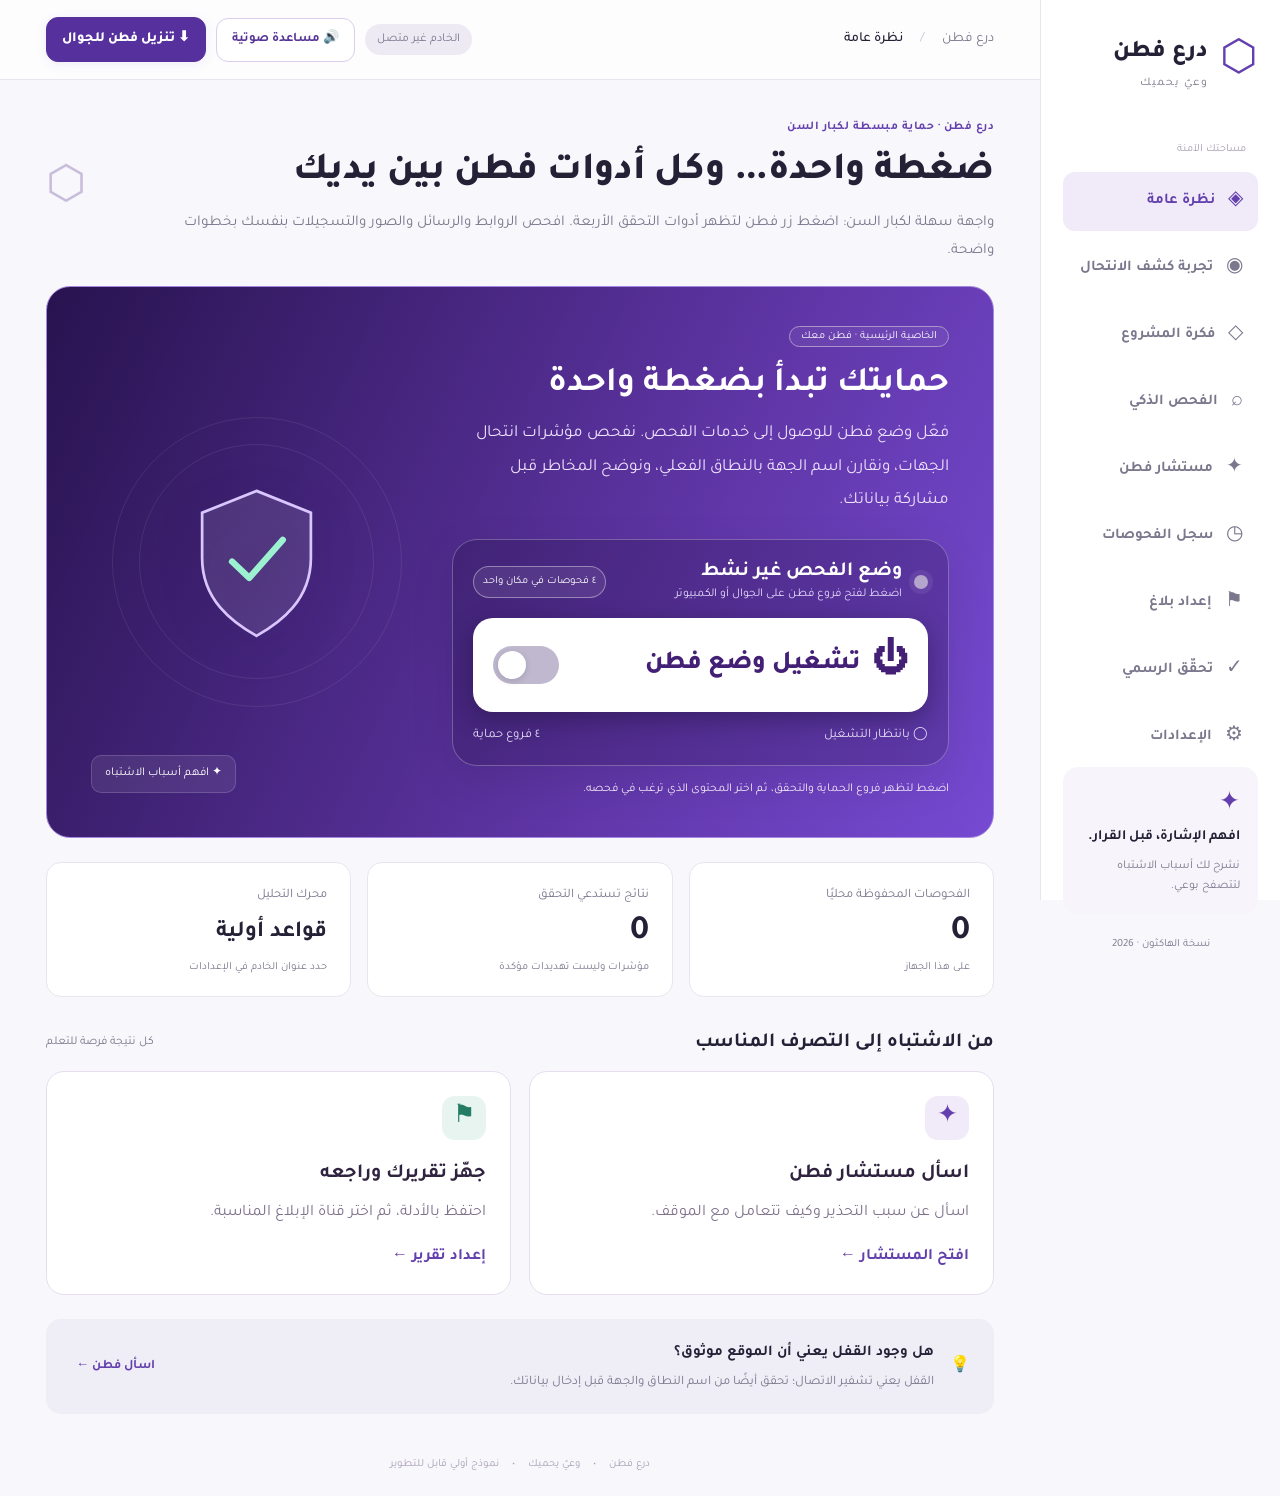
==== commit 761fc2e1: "Add files via upload" ====
--- a/index.html
+++ b/index.html
@@ -1,9 +1,9 @@
 <!DOCTYPE html>
 <html dir="rtl" lang="ar"><head><meta charset="utf-8"/><meta content="width=device-width, initial-scale=1" name="viewport"/><meta content="#38216b" name="theme-color"/><meta content="yes" name="apple-mobile-web-app-capable"/><meta content="درع فطن" name="apple-mobile-web-app-title"/><link href="manifest.webmanifest" rel="manifest"/><link href="icons/fatin-192.png" rel="apple-touch-icon"/><title>درع فطن | وعي يحميك</title><link href="style.css" rel="stylesheet"/></head><body>
 <div class="layout"><aside><a class="brand" href="#home"><span class="brandmark">⬡</span><div><strong>درع فطن</strong><small>وعيٌ يحميك</small></div></a><div class="navlabel">مساحتك الآمنة</div><nav aria-label="القائمة الرئيسية"><button class="active" data-page="home">◈ <span>نظرة عامة</span></button><button data-page="demo">◉ <span>تجربة كشف الانتحال</span></button><button data-page="idea">◇ <span>فكرة المشروع</span></button><button data-page="scan">⌕ <span>الفحص الذكي</span></button><button data-page="advisor">✦ <span>مستشار فطن</span></button><button data-page="history">◷ <span>سجل الفحوصات</span></button><button data-page="report">⚑ <span>إعداد بلاغ</span></button><button data-page="tahqaq">✓ <span>تحقّق الرسمي</span></button><button data-page="settings">⚙ <span>الإعدادات</span></button></nav><div class="side-note"><span>✦</span><strong>افهم الإشارة، قبل القرار.</strong><p>نشرح لك أسباب الاشتباه لتتصفح بوعي.</p></div><small class="edition">نسخة الهاكثون · 2026</small></aside>
-<div class="main"><header><div class="breadcrumb">درع فطن <span>/</span> <b id="pageTitle">نظرة عامة</b></div><div class="header-actions"><button aria-label="تثبيت أو إضافة فطن للشاشة الرئيسية على الجوال" class="header-install" id="topInstall" type="button">⬇ تنزيل فطن للجوال</button><button aria-controls="voiceBar" aria-expanded="false" class="header-voice" id="topVoice" type="button">🔊 مساعدة صوتية</button><div class="badge muted" id="connection">جارٍ التحقق من الاتصال</div></div></header><div aria-label="المساعدة الصوتية لكبار السن" class="voice-bar" hidden="" id="voiceBar"><div class="voice-head"><strong>🔊 المساعدة الصوتية · زارية النسائي السعودي عند الموافقة</strong><span>استمع للشرح والنتائج بصوت واضح ومبسط.</span></div><div class="voice-actions"><button class="primary" id="voiceWelcome" type="button">▶ استمع لشرح فطن</button><button class="secondary" id="stopVoice" type="button">■ إيقاف الصوت</button><label class="voice-consent"><input id="cloudVoiceConsent" type="checkbox"/> أوافق على إرسال النص الذي أختار سماعه إلى خدمة الصوت عبر الإنترنت للحصول على صوت زارية السعودي</label></div><audio aria-label="تشغيل صوت فطن" controls="" hidden="" id="voicePlayer" playsinline="" preload="none"></audio><p class="voice-status" id="voiceStatus" role="status">بدون موافقة خدمة الصوت، سيحاول فطن استخدام صوت الجهاز إن كان متاحًا.</p></div><main>
+<div class="main"><header><div class="breadcrumb">درع فطن <span>/</span> <b id="pageTitle">نظرة عامة</b></div><div class="header-actions"><button aria-label="تثبيت أو إضافة فطن للشاشة الرئيسية على الجوال" class="header-install" id="topInstall" type="button">⬇ تنزيل فطن للجوال</button><button aria-controls="voiceBar" aria-expanded="false" class="header-voice" id="topVoice" type="button">🔊 مساعدة صوتية</button><div class="badge muted" id="connection">جارٍ التحقق من الاتصال</div></div></header><div aria-label="المساعدة الصوتية لكبار السن" class="voice-bar" hidden="" id="voiceBar"><div class="voice-head"><strong>🔊 المساعدة الصوتية · تسجيلات بصوت رجل سعودي</strong><span>استمع للشرح والنتائج بصوت واضح ومبسط.</span></div><div class="voice-actions"><button class="primary" id="voiceWelcome" type="button">▶ استمع لشرح فطن</button><button class="secondary" id="stopVoice" type="button">■ إيقاف الصوت</button><label class="voice-consent"><input id="cloudVoiceConsent" type="checkbox"/> أوافق على استخدام الصوت الإلكتروني الاحتياطي عند عدم توفر تسجيل بشري</label></div><audio aria-label="تشغيل صوت فطن" controls="" hidden="" id="voicePlayer" playsinline="" preload="none"></audio><p class="voice-status" id="voiceStatus" role="status">الصوت البشري متاح للمقاطع المسجلة فقط؛ النتائج المتغيرة تُعرض نصيًا.</p></div><main>
 <section class="page active" id="home"><div class="intro"><div><div class="eyebrow">درع فطن · حماية مبسطة لكبار السن</div><h1>ضغطة واحدة… وكل أدوات فطن بين يديك</h1><p>واجهة سهلة لكبار السن: اضغط زر فطن لتظهر أدوات التحقق الأربعة. افحص الروابط والرسائل والصور والتسجيلات بنفسك بخطوات واضحة.</p></div><div class="mini-logo">⬡</div></div>
-<div class="hero fatin-hero" id="protectionHero"><div><span class="tag">الخاصية الرئيسية · فطن معك</span><h2>ابدأ فحصك بضغطة واحدة</h2><p>فعّل وضع فطن للوصول إلى خدمات الفحص. نفحص مؤشرات انتحال الجهات، ونقارن اسم الجهة بالنطاق الفعلي، ونوضح المخاطر قبل مشاركة بياناتك.</p><div class="fatin-control" aria-label="لوحة فحص فطن"><div class="fatin-control-top"><span class="fatin-current-dot" id="fatinDot" aria-hidden="true"></span><div><strong id="fatinHeadline">وضع فطن غير مشغّل</strong><small id="fatinSubline">اضغط لعرض أدوات الفحص على الجوال أو الكمبيوتر</small></div><span class="fatin-demo-label">٤ فحوصات في مكان واحد</span></div><button aria-controls="protectionTree" aria-expanded="false" aria-pressed="false" class="fatin-power-button" id="protection" type="button"><span class="fatin-power-icon" aria-hidden="true">⏻</span><span id="fatinButtonText">تفعيل فطن</span><span class="fatin-toggle" aria-hidden="true"><span class="fatin-toggle-knob"></span></span></button><div class="fatin-control-foot"><span id="fatinConnection">◯ جاهز للبدء</span><span>٤ فروع حماية</span></div></div><div class="hero-note" id="protectionStatus" role="status">ابدأ بالضغط على الزر، ثم اختر فحص رابط أو رسالة أو صورة أو تسجيل صوتي. الفحص يتم عند اختيارك.</div></div><div aria-hidden="true" class="shield-art"><div class="orbit one"></div><div class="orbit two"></div><svg viewbox="0 0 160 180"><path d="M80 12L140 36V86C140 132 107 157 80 172C53 157 20 132 20 86V36Z" fill="rgba(255,255,255,.1)" stroke="#d9c6ff" stroke-width="3"></path><path d="M53 90L72 108L109 66" fill="none" stroke="#9cf2d0" stroke-linecap="round" stroke-linejoin="round" stroke-width="7"></path></svg><span class="float-label">✦ افهم أسباب الاشتباه</span></div></div><section aria-label="فروع الحماية من فطن" class="protection-tree" hidden="" id="protectionTree">
+<div class="hero fatin-hero" id="protectionHero"><div><span class="tag">الخاصية الرئيسية · فطن معك</span><h2>حمايتك تبدأ بضغطة واحدة</h2><p>فعّل وضع فطن للوصول إلى خدمات الفحص. نفحص مؤشرات انتحال الجهات، ونقارن اسم الجهة بالنطاق الفعلي، ونوضح المخاطر قبل مشاركة بياناتك.</p><div class="fatin-control" aria-label="لوحة فحص فطن"><div class="fatin-control-top"><span class="fatin-current-dot" id="fatinDot" aria-hidden="true"></span><div><strong id="fatinHeadline">وضع الفحص غير نشط</strong><small id="fatinSubline">اضغط لفتح فروع فطن على الجوال أو الكمبيوتر</small></div><span class="fatin-demo-label">٤ فحوصات في مكان واحد</span></div><button aria-controls="protectionTree" aria-expanded="false" aria-pressed="false" class="fatin-power-button" id="protection" type="button"><span class="fatin-power-icon" aria-hidden="true">⏻</span><span id="fatinButtonText">تشغيل وضع فطن</span><span class="fatin-toggle" aria-hidden="true"><span class="fatin-toggle-knob"></span></span></button><div class="fatin-control-foot"><span id="fatinConnection">◯ بانتظار التشغيل</span><span>٤ فروع حماية</span></div></div><div class="hero-note" id="protectionStatus" role="status">اضغط على الزر للوصول إلى فحوص فطن، ثم اختر الرابط أو الرسالة أو الصورة أو التسجيل الذي تريد التحقق منه.</div></div><div aria-hidden="true" class="shield-art"><div class="orbit one"></div><div class="orbit two"></div><svg viewbox="0 0 160 180"><path d="M80 12L140 36V86C140 132 107 157 80 172C53 157 20 132 20 86V36Z" fill="rgba(255,255,255,.1)" stroke="#d9c6ff" stroke-width="3"></path><path d="M53 90L72 108L109 66" fill="none" stroke="#9cf2d0" stroke-linecap="round" stroke-linejoin="round" stroke-width="7"></path></svg><span class="float-label">✦ افهم أسباب الاشتباه</span></div></div><section aria-label="فروع الحماية من فطن" class="protection-tree" hidden="" id="protectionTree">
 <div class="tree-crown"><span aria-hidden="true" class="tree-symbol">⬡</span><div><strong>فروع الحماية</strong><p id="treeState" role="status">اختر نوع الفحص المناسب. هذه الفحوص تتم عند الطلب.</p></div><span class="tree-line-status">٤ طرق للفحص</span></div><p class="demo-tree-notice"><strong>طريقة الاستخدام:</strong> اختر أحد فروع فطن الأربعة وابدأ الفحص. حماية التصفح المستمرة تتطلب تثبيت إضافة المتصفح، أما فحص المكالمات فيتطلب رفع تسجيل بإذنك.</p>
 <div class="extension-setup" id="extensionSetup" hidden><div><strong>🧩 لتعمل حماية التصفح تلقائيًا على الكمبيوتر</strong><p>نزّل إضافة فطن وثبّتها على Chrome أو Edge مرة واحدة، ثم اضغط زر «تفعيل الحماية» أعلى الصفحة. تعمل الإضافة بقواعد فحص محلية دون قراءة قيم الحقول.</p><p>لتثبيت الإضافة: فك الضغط، افتح <code>chrome://extensions</code> أو <code>edge://extensions</code>، فعّل وضع المطوّر ثم «تحميل إضافة غير مضغوطة» وحدد مجلد extension. أعد تحميل فطن بعدها.</p></div><a href="fatin-extension.zip" class="primary button" id="downloadExtension" download="fatin-extension.zip">⬇ تنزيل إضافة الحماية للكمبيوتر</a></div>
 <div class="tree-quick-verify"><span>✅ خطوات التحقق</span><button type="button" data-page="demo">🔎 جرّب كشف الانتحال</button><button type="button" data-page="tahqaq">✓ تحقّق الرسمي</button><button type="button" data-page="scan">🛡️ الفحص الذكي</button></div>
@@ -13,14 +13,14 @@
 <button class="tree-branch" data-scan="file" type="button"><span aria-hidden="true" class="branch-icon">🖼️</span><span><strong>٣ · ملف أو صورة</strong><small>مؤشرات الاحتيال + تقدير احتمال أن تكون الصورة مولّدة بالذكاء الاصطناعي، وليس حكمًا قطعيًا</small></span><span aria-hidden="true" class="tree-go">←</span></button>
 <button class="tree-branch" data-scan="audio" type="button"><span aria-hidden="true" class="branch-icon">🎙️</span><span><strong>٤ · تسجيل صوتي</strong><small>ارفع رسالة صوتية أو مقطع مكالمة بإذن، أو سجّل بموافقتك عبر الميكروفون</small></span><span aria-hidden="true" class="tree-go">←</span></button>
 </div>
-<div class="tree-foot"><div><strong>📞 وماذا عن المكالمات؟</strong><p>في تصور التطبيق المستقبلي يمكن إظهار تنبيه عند الاشتباه. حاليًا يمكنك فحص تسجيل تختاره، لكن فطن لا يراقب المكالمات الحية تلقائيًا.</p></div><div class="tree-foot-actions"><button class="secondary" id="demoIncomingCall" type="button">📞 شاهد مثالًا لتنبيه مكالمة</button><button class="secondary" data-scan="audio" type="button">افحص تسجيل مكالمة ←</button></div></div>
+<div class="tree-foot"><div><strong>📞 وماذا عن المكالمات؟</strong><p>تعرّف على علامات المكالمة الاحتيالية، أو ارفع تسجيلًا صوتيًا لفحص محتواه. خاصية التنبيه للمكالمات الواردة مباشرة ضمن التطوير المستقبلي.</p></div><div class="tree-foot-actions"><button class="secondary" id="demoIncomingCall" type="button">📞 تعرّف على تنبيهات المكالمات</button><button class="secondary" data-scan="audio" type="button">افحص تسجيل مكالمة ←</button></div></div>
 <div class="tree-future"><span>🔭 تطوير مستقبلي</span><p>نسعى إلى التكامل التقني مع خدمة «تحقّق» للهيئة الوطنية للأمن السيبراني <strong>بعد موافقة الجهة وتوفر واجهة ربط رسمية</strong>. حاليًا يمكنك فتح الخدمة الرسمية بنفسك دون إرسال تلقائي.</p><button class="tree-verify" data-page="tahqaq" type="button">افتح تحقّق الرسمي ←</button></div>
 </section><div class="stats"><article><span>الفحوصات المحفوظة محليًا</span><strong id="total">0</strong><small>على هذا الجهاز</small></article><article><span>نتائج تستدعي التحقق</span><strong id="flagged">0</strong><small>مؤشرات وليست تهديدات مؤكدة</small></article><article><span>محرك التحليل</span><strong class="smaller" id="engineName">قواعد أولية</strong><small id="engineNote">جارٍ التحقق من الخادم</small></article></div>
 
 
 
 <div class="section-head"><h2>من الاشتباه إلى التصرف المناسب</h2><span>كل نتيجة فرصة للتعلم</span></div><div class="journey-grid"><button class="journey-card" data-page="advisor"><span class="icon purple">✦</span><h3>اسأل مستشار فطن</h3><p>اسأل عن سبب التحذير وكيف تتعامل مع الموقف.</p><b>افتح المستشار ←</b></button><button class="journey-card" data-page="report"><span class="icon green">⚑</span><h3>جهّز تقريرك وراجعه</h3><p>احتفظ بالأدلة، ثم اختر قناة الإبلاغ المناسبة.</p><b>إعداد تقرير ←</b></button></div><div class="awareness"><span>💡</span><div><strong>هل وجود القفل يعني أن الموقع موثوق؟</strong><p>القفل يعني تشفير الاتصال؛ تحقق أيضًا من اسم النطاق والجهة قبل إدخال بياناتك.</p></div><button class="link" data-page="advisor">اسأل فطن ←</button></div></section>
-<section class="page" id="demo"><div class="intro"><div class="eyebrow">اختبر الفرق أمامك</div><h1>من اسم الجهة إلى دليل الاشتباه</h1><p>ثلاث لقطات اختبار ثابتة ببيانات وهمية. لا نفتح هذه المواقع ولا نرسلها إلى Gemini؛ تعمل المقارنة محليًا.</p></div><div class="demo-grid"><article class="panel"><span class="tag">١ · نطاق مطابق</span><h2>تسجيل دخول الجامعة</h2><p>اسم الجامعة + نطاق مدرج في القائمة + حقل كلمة مرور.</p><button class="primary" data-demo="official">عرض المقارنة</button></article><article class="panel"><span class="tag">٢ · مؤشرات انتحال</span><h2>رسوم توصيل وهمية</h2><p>اسم البريد السعودي + نطاق تجريبي مختلف + حقل بطاقة دفع.</p><button class="primary" data-demo="phishing">عرض التحذير</button></article><article class="panel"><span class="tag">٣ · معلومات ناقصة</span><h2>جهة غير محددة</h2><p>حقل دخول بلا اسم جهة مدعومة. لا يكفي للحكم على الموقع.</p><button class="primary" data-demo="unknown">عرض حدود الفحص</button></article></div><article aria-live="polite" class="panel" id="demoResult"><h2>اختر حالة لعرض دليل المقارنة</h2><p>النتائج هنا للتوضيح، وليست قياسًا لدقة المنتج.</p></article><div class="note">لا يحجب النموذج إدخال البيانات أو إرسالها قسرًا. الإضافة تُظهر تنبيهًا عند اكتشاف الصفحة، وتعيد الفحص عند ظهور حقول جديدة أو التركيز على حقل حساس. يلزم اختبار زمن التنبيه على صفحات حقيقية.</div></section>
+<section class="page" id="demo"><div class="intro"><div class="eyebrow">اختبر الفرق أمامك</div><h1>من اسم الجهة إلى دليل الاشتباه</h1><p>أمثلة على مقارنة هوية الجهة ونطاق الموقع. تستخدم بيانات اختبار محلية، ويمكنك الانتقال للفحص المباشر من قسم كشف التصيد.</p></div><div class="demo-grid"><article class="panel"><span class="tag">١ · نطاق مطابق</span><h2>تسجيل دخول الجامعة</h2><p>اسم الجامعة + نطاق مدرج في القائمة + حقل كلمة مرور.</p><button class="primary" data-demo="official">عرض المقارنة</button></article><article class="panel"><span class="tag">٢ · مؤشرات انتحال</span><h2>رسوم توصيل وهمية</h2><p>اسم البريد السعودي + نطاق تجريبي مختلف + حقل بطاقة دفع.</p><button class="primary" data-demo="phishing">عرض التحذير</button></article><article class="panel"><span class="tag">٣ · معلومات ناقصة</span><h2>جهة غير محددة</h2><p>حقل دخول بلا اسم جهة مدعومة. لا يكفي للحكم على الموقع.</p><button class="primary" data-demo="unknown">عرض حدود الفحص</button></article></div><article aria-live="polite" class="panel" id="demoResult"><h2>اختر حالة لعرض دليل المقارنة</h2><p>هذه أمثلة تعليمية. لفحص رابط حقيقي انتقل إلى كشف التصيد.</p></article><div class="note">لا يحجب النموذج إدخال البيانات أو إرسالها قسرًا. الإضافة تُظهر تنبيهًا عند اكتشاف الصفحة، وتعيد الفحص عند ظهور حقول جديدة أو التركيز على حقل حساس. يلزم اختبار زمن التنبيه على صفحات حقيقية.</div></section>
 <section class="page" id="idea"><div class="intro"><div class="eyebrow">درع فطن · الفكرة المدمجة</div><h1>حماية أثناء التصفح، وتوعية عند كل تنبيه</h1><p>منصة تساعد المستخدم على فهم مؤشرات التصيد وانتحال الجهات، والتحقق من المحتوى المشبوه، واختيار الإجراء المناسب.</p></div><div class="demo-grid"><article class="panel"><h2>التحدي الحالي</h2><p>يصعب تمييز المواقع والرسائل والملفات المشبوهة، خصوصًا عند استخدام اسم جهة مألوفة وطلب بيانات الدخول أو الدفع. يحتاج المستخدم إلى دليل مفهوم قبل مشاركة بياناته.</p></article><article class="panel"><h2>الحل الإبداعي</h2><p>زر حماية واضح أولًا، تتفرع تحته أربعة أنواع فحص: رابط موقع، رسالة أو إيميل، ملف أو صورة، وتسجيل صوتي. يجمع فطن بين قواعد مقارنة النطاق ومؤشرات الانتحال وتحليل Gemini عند توفره وبموافقتك، مع شرح مبسّط للأسباب.</p></article><article class="panel"><h2>القيمة المضافة</h2><p>الجمع بين التنبيه أثناء التصفح والفحص عند الطلب والتوعية العملية. كل نتيجة توضّح المؤشر ودليله ومعناه، وتساعد المستخدم على اتخاذ قرار واعٍ دون ضمانات سلامة غير مثبتة.</p></article></div><article class="panel"><h2>آلية العمل</h2><ol><li><strong>تفعيل الحماية:</strong> على الكمبيوتر وبعد تثبيت الإضافة، يوافق المستخدم على الصلاحيات ويفعّل التنبيه أثناء التصفح. تظهر أسفل الزر شجرة الفحوص. على الجوال تظهر فحوص يدوية، لا مراقبة للنظام.</li><li><strong>التحقق أثناء التصفح:</strong> تُقارن الجهة الظاهرة بالنطاق، ويُرصد وجود حقول دخول أو دفع دون قراءة قيمها. عند اجتماع المؤشرات يظهر تنبيه أعلى الصفحة.</li><li><strong>الفحص عند الطلب:</strong> يختار المستخدم أحد الفروع الأربعة. فحص الصور يتضمن تقييمًا تقديريًا لمنشئها بالذكاء الاصطناعي عند توفر Gemini، وفحص الصوت يتطلب اختيار التسجيل أو الموافقة على الميكروفون.</li><li><strong>الفهم والتوعية:</strong> تعرض النتيجة الأدلة ودرسًا قصيرًا، ويجيب المستشار عن أسئلة المستخدم بناءً على آخر فحص عند تفعيل Gemini.</li><li><strong>الإجراء المناسب:</strong> تُعرض القناة الرسمية عند تحديد جهة مدعومة، ويمكن إعداد تقرير ومراجعته وتنزيله قبل الإبلاغ.</li></ol><h2>الفئة المستهدفة</h2><p>مستخدمو الإنترنت غير المتخصصين في الأمن السيبراني، وخاصة الطلاب والموظفون وكبار السن. يبدأ اختبار حماية التصفح بجهات محددة ثم تتوسع التغطية بعد مراجعة النتائج.</p><h2>نطاق النموذج الحالي</h2><p>كشف انتحال جامعة الملك فيصل وسبل داخل Chrome أو Edge على الكمبيوتر. تُستخدم أسماء الجهة في عنوان الصفحة وعناوينها؛ لا يوجد تعرف بصري على جميع الشعارات. النطاق المطابق لا يضمن سلامة الصفحة، ومزودو الدخول الخارجيون غير المدرجين يحتاجون مراجعة.</p><div id="registryList"></div><h2>التوسع والربط بالهيئة</h2><p>خطتنا المستقبلية: توسيع قائمة الجهات والنطاقات، واختبار التنبيه ودعم تطبيق للجوال بإمكانات إضافية بحسب صلاحيات النظام، والبحث في ربط معتمد بخدمة «تحقّق» التابعة للهيئة الوطنية للأمن السيبراني إذا توفرت واجهة API وتصريح رسمي. حاليًا نوفر رابط انتقال إلى الخدمة فقط، دون شراكة أو نقل آلي للمحتوى.</p></article></section>
 <section class="page" id="scan"><div class="intro"><div class="eyebrow">تحقق قبل أن تتفاعل</div><h1>فروع فطن · الفحص الذكي</h1><p>اختر رابطًا أو رسالة أو ملفًا/صورة أو تسجيلًا صوتيًا. النتيجة تجمع الأدلة البرمجية مع تفسير الذكاء الاصطناعي عند توافره، ولا تعتمد عليه وحده.</p></div><div class="scan-grid"><article class="panel"><div class="tabs" role="tablist"><button class="active" data-kind="url" role="tab">رابط</button><button data-kind="text" role="tab">رسالة / إيميل</button><button data-kind="file" role="tab">ملف / صورة</button><button data-kind="audio" role="tab">🎙️ صوت / مكالمة</button></div><form id="scanForm"><div id="urlInput"><label for="urlValue">رابط الموقع</label><input dir="ltr" id="urlValue" inputmode="url" maxlength="2048" placeholder="https://example.com" type="text"/><small>لا نفتح الموقع أو نتبع التحويلات. لتقييم الانتحال، أضف ما يظهر أمامك في الصفحة.</small><label for="claimTitle">عنوان الصفحة أو اسم الجهة الظاهر (اختياري)</label><input id="claimTitle" maxlength="300" placeholder="مثل: جامعة الملك فيصل — تسجيل الدخول"/><label class="check"><input id="claimPassword" type="checkbox"/><span>يوجد حقل كلمة مرور في الصفحة</span></label><label class="check"><input id="claimPayment" type="checkbox"/><span>يوجد حقل بيانات بطاقة دفع</span></label><small>هذه أدلة تدخلها أنت؛ الإضافة تجمع أنواع الحقول تلقائيًا دون قيمها.</small></div><div hidden="" id="textInput"><label for="textValue">نص الرسالة أو الإيميل</label><textarea id="textValue" maxlength="20000" placeholder="الصق النص بعد إزالة بياناتك الشخصية..." rows="7"></textarea></div><div hidden="" id="fileInput"><label class="upload" for="fileValue"><span>↑</span><strong>اختر ملفًا للفحص</strong><p>TXT · EML · CSV · JSON · HTML · PDF · PNG · JPG</p><small>حتى 5 ميجابايت. تحليل المحتوى؛ لا تُشغّل الملفات.</small></label><input accept=".txt,.eml,.csv,.json,.html,.log,.pdf,.png,.jpg,.jpeg" id="fileValue" type="file"/><p id="filename"></p><div class="image-info" id="imageOriginInfo"><strong>🪄 داخل فحص الصور: هل الصورة مولّدة بالذكاء الاصطناعي؟</strong><p>عند رفع PNG أو JPG سيحاول Gemini تقييم العلامات الظاهرة فقط مع فحص التصيد. لا يمكن الجزم بأصل الصورة من المظهر وحده، وغياب العلامات ليس إثباتًا أنها حقيقية.</p><p>إذا تعذر تشغيل Gemini تظهر النتيجة «لم يتوفر تقييم المنشأ» دون ادعاء أنها أصلية.</p></div></div><div class="audio-scan" hidden="" id="audioInput">
 <h2>🎙️ افحص تسجيلًا صوتيًا</h2>
@@ -47,6 +47,6 @@
 <section class="page" id="advisor"><div class="intro"><div class="eyebrow">معرفة قريبة منك</div><h1>مستشار فطن</h1><p>افهم آخر نتيجة فحص، واسأل عن الخطوات المناسبة عند الاشتباه بموقع أو رسالة أو ملف.</p></div><article class="panel chat-panel"><div aria-live="polite" id="messages"><div class="bubble assistant">أهلًا بك، أنا مستشار فطن. اسألني عن أسباب الاشتباه أو كيف تتصرف بعد التنبيه. يمكنك إجراء فحص أولًا ليصبح سؤالك مرتبطًا بنتيجته. لا ترسل كلمات المرور أو رموز التحقق.</div></div><div class="note" id="advisorContext">لم تُحدد نتيجة فحص بعد؛ يمكنك طرح سؤال توعوي عام.</div><div class="suggestions"><button data-question="ماذا أفعل إذا أدخلت كلمة المرور في موقع مشبوه؟">أدخلت كلمة المرور في موقع مشبوه</button><button data-question="كيف أميز رابط التصيد؟">كيف أميز رابط التصيد؟</button></div><form id="chatForm"><label class="check"><input id="chatConsent" required="" type="checkbox"/><span>أوافق على إرسال السؤال وآخر نتيجة فحص إلى Gemini عبر الخادم.</span></label><div class="chat-entry"><input id="question" maxlength="4000" placeholder="اكتب سؤالك هنا..." required=""/><button class="primary" id="chatBtn">إرسال ←</button></div></form><p class="error" id="chatError" role="alert"></p></article></section>
 <section class="page" id="history"><div class="intro"><h1>سجل الفحوصات</h1><p>يُحفظ ملخص النتائج على جهازك عند اختيار الحفظ؛ لا نحفظ المحتوى الأصلي.</p></div><article class="panel"><div class="section-head"><h2>نتائجك المحفوظة</h2><button class="secondary" id="clearHistory">مسح السجل</button></div><div id="historyList"></div></article></section>
 <section class="page" id="report"><div class="intro"><div class="eyebrow">من التحقق إلى الإجراء</div><h1>إعداد بلاغ</h1><p>حوّل نتيجة الفحص إلى تقرير واضح، وأزل المعلومات الشخصية قبل مشاركته.</p></div><div class="scan-grid"><article class="panel"><h2>مسودة تقرير الفحص</h2><p>يمكن نسخ التقرير أو تنزيله. لا يُرسل تلقائيًا إلى أي جهة.</p><textarea aria-label="مسودة التقرير" id="reportText" placeholder="أجرِ فحصًا أولًا أو اكتب تفاصيل الحادث هنا..." rows="12"></textarea><div class="actions"><button class="primary" id="copyReport">نسخ التقرير</button><button class="secondary" id="downloadReport">تنزيل TXT</button></div><p id="reportStatus" role="status"></p></article><article class="panel"><span class="icon purple">⚑</span><h2>القناة الرسمية للإبلاغ</h2><p>تتيح الهيئة الوطنية للأمن السيبراني معلومات الإبلاغ عن الحوادث السيبرانية على الجهات الوطنية عبر موقعها الرسمي. تحقق من نطاق الخدمة والتعليمات قبل تقديم البلاغ.</p><a class="primary button" href="https://nca.gov.sa/ar/report-incident/" rel="noopener noreferrer" target="_blank">فتح قناة الإبلاغ الرسمية ↗</a><button class="secondary" data-page="tahqaq" type="button">فتح خدمة «تحقّق» لفحص الرابط أو الملف</button><div class="note">فطن مشروع مستقل. المتاح الآن تقرير وإحالة رسمية. أُضيف رابط خدمة «تحقّق» الرسمية كإحالة خارجية مستقلة، وليس تكامل API أو شراكة مع الهيئة. لا يرسل فطن بيانات أو بلاغات تلقائيًا.</div></article></div></section>
-<section class="page" id="settings"><div class="intro"><h1>إعدادات فطن</h1><p>اتصال واضح وتحكم في بياناتك.</p></div><article class="panel settings"><h2>خادم التحليل</h2><label for="server">عنوان الخادم</label><input dir="ltr" id="server" placeholder="اتركه فارغًا عند التشغيل على نفس الخادم"/><small>لتشغيل الواجهة على GitHub Pages، أدخل رابط خادم Flask عبر HTTPS.</small><label for="token">رمز الوصول الاختياري</label><input autocomplete="off" id="token" type="password"/><small>يُحفظ خلال الجلسة فقط. مفتاح Gemini يبقى على الخادم، ولا يُكتب هنا.</small><button class="primary" id="saveSettings">حفظ والتحقق من الاتصال</button><p id="settingsStatus" role="status"></p><hr/><h2>الصوت النسائي لكبار السن</h2><p>اضغط «استمع لشرح فطن»، ثم «اسمع النتيجة» أو زر سماع رد المستشار. مع موافقتك يستعمل فطن صوت زارية النسائي السعودي عبر خدمة صوت خارجية. دون موافقة أو دون اتصال يحاول استخدام صوت عربي من الجهاز، وقد يختلف الصوت واللهجة.</p><p>الصوت لا يبدأ تلقائيًا؛ اضغط زر الاستماع. في بعض أجهزة الآيفون قد تحتاج الضغط على ▶ في مشغل الصوت بعد تجهيز الملف.</p><label for="voiceRate">سرعة القراءة من الجهاز</label><select id="voiceRate"><option value="0.8">بطيئة ومريحة</option><option value="0.95">متوسطة</option><option value="1.1">عادية</option></select><label class="check"><input id="largeText" type="checkbox"/><span>تكبير الخط والأزرار لتسهيل الاستخدام</span></label><hr/><h2>الفحص من الجوال</h2><p>يمكن فتح فطن على iPhone أو Android من أي متصفح حديث، وتثبيته على الشاشة الرئيسية. تفعيل وضع الفحص السريع يُظهر صفحة الفحص فور فتح الموقع، وليس نظام حماية يعمل في الخلفية.</p><div class="mobile-preference"><button class="secondary" id="mobileMode" type="button">تفعيل وضع الفحص السريع للجوال</button><p class="mobile-status" id="mobileModeStatus" role="status">هذا الوضع يفتح صفحة الفحص سريعًا، وليس حماية تلقائية على بقية المواقع.</p></div><button class="secondary" hidden="" id="installMobile" type="button">إضافة للجوال</button><button class="secondary" id="installFromSettings" type="button">تعليمات إضافة فطن للجوال</button><hr/><h2>حماية التصفح عبر الإضافة على الكمبيوتر</h2><p>نزّل إضافة فطن من زر تنزيل الإضافة في الصفحة الرئيسية وثبّتها في Chrome أو Edge. تعتمد على قواعد محلية للكشف عن انتحال جهتين مدعومتين عندما تطلب الصفحة كلمة مرور أو بيانات بطاقة، أو عن حقول حساسة على HTTP. لا تقرأ قيم الحقول ولا تُرسل أي بيانات إلى الخادم أو Gemini أثناء التصفح.</p><p>زر فطن في الصفحة الرئيسية يفتح فروع الفحص اليدوي على الجوال والكمبيوتر، لكنه لا يفعّل إضافة المتصفح. يمكن تثبيت إضافة Chrome وEdge الموجودة ضمن حزمة المشروع بشكل منفصل وبالصلاحيات المطلوبة؛ وهي لا توفر مراقبة لجميع التطبيقات أو المكالمات. ولحماية Safari عبر الصفحات الخارجية يلزم لاحقًا تطوير إضافة iOS مستقلة.</p><hr/><h2>الخصوصية وحدود الفحص</h2><p>لا يخزّن الخادم الملفات أو المحادثات. معالجة Gemini تخضع لشروط خدمة مزوّد النموذج. لا ترفع ملفات سرية أو بيانات شخصية حساسة. الروابط لا تُفتح، والملفات لا تُشغّل.</p></article></section>
+<section class="page" id="settings"><div class="intro"><h1>إعدادات فطن</h1><p>اتصال واضح وتحكم في بياناتك.</p></div><article class="panel settings"><h2>خادم التحليل</h2><label for="server">عنوان الخادم</label><input dir="ltr" id="server" placeholder="اتركه فارغًا عند التشغيل على نفس الخادم"/><small>لتشغيل الواجهة على GitHub Pages، أدخل رابط خادم Flask عبر HTTPS.</small><label for="token">رمز الوصول الاختياري</label><input autocomplete="off" id="token" type="password"/><small>يُحفظ خلال الجلسة فقط. مفتاح Gemini يبقى على الخادم، ولا يُكتب هنا.</small><button class="primary" id="saveSettings">حفظ والتحقق من الاتصال</button><p id="settingsStatus" role="status"></p><hr/><h2>الصوت الرجالي السعودي لكبار السن</h2><p>اضغط «استمع لشرح فطن»، ثم «اسمع النتيجة» أو زر سماع رد المستشار. يستخدم فطن تسجيلات بصوت رجل سعودي حقيقي عند توفرها. النتائج المتغيرة تُعرض نصيًا؛ ولا تُولّد أصوات آلية دون موافقة منفصلة.</p><p>الصوت لا يبدأ تلقائيًا؛ اضغط زر الاستماع. في بعض أجهزة الآيفون قد تحتاج الضغط على ▶ في مشغل الصوت بعد تجهيز الملف.</p><label for="voiceRate">سرعة القراءة من الجهاز</label><select id="voiceRate"><option value="0.8">بطيئة ومريحة</option><option value="0.95">متوسطة</option><option value="1.1">عادية</option></select><label class="check"><input id="largeText" type="checkbox"/><span>تكبير الخط والأزرار لتسهيل الاستخدام</span></label><hr/><h2>الفحص من الجوال</h2><p>يمكن فتح فطن على iPhone أو Android من أي متصفح حديث، وتثبيته على الشاشة الرئيسية. تفعيل وضع الفحص السريع يُظهر صفحة الفحص فور فتح الموقع، وليس نظام حماية يعمل في الخلفية.</p><div class="mobile-preference"><button class="secondary" id="mobileMode" type="button">تفعيل وضع الفحص السريع للجوال</button><p class="mobile-status" id="mobileModeStatus" role="status">هذا الوضع يفتح صفحة الفحص سريعًا، وليس حماية تلقائية على بقية المواقع.</p></div><button class="secondary" hidden="" id="installMobile" type="button">إضافة للجوال</button><button class="secondary" id="installFromSettings" type="button">تعليمات إضافة فطن للجوال</button><hr/><h2>حماية التصفح عبر الإضافة على الكمبيوتر</h2><p>نزّل إضافة فطن من زر تنزيل الإضافة في الصفحة الرئيسية وثبّتها في Chrome أو Edge. تعتمد على قواعد محلية للكشف عن انتحال جهتين مدعومتين عندما تطلب الصفحة كلمة مرور أو بيانات بطاقة، أو عن حقول حساسة على HTTP. لا تقرأ قيم الحقول ولا تُرسل أي بيانات إلى الخادم أو Gemini أثناء التصفح.</p><p>زر فطن في الصفحة الرئيسية يفتح فروع الفحص اليدوي على الجوال والكمبيوتر، لكنه لا يفعّل إضافة المتصفح. يمكن تثبيت إضافة Chrome وEdge الموجودة ضمن حزمة المشروع بشكل منفصل وبالصلاحيات المطلوبة؛ وهي لا توفر مراقبة لجميع التطبيقات أو المكالمات. ولحماية Safari عبر الصفحات الخارجية يلزم لاحقًا تطوير إضافة iOS مستقلة.</p><hr/><h2>الخصوصية وحدود الفحص</h2><p>لا يخزّن الخادم الملفات أو المحادثات. معالجة Gemini تخضع لشروط خدمة مزوّد النموذج. لا ترفع ملفات سرية أو بيانات شخصية حساسة. الروابط لا تُفتح، والملفات لا تُشغّل.</p></article></section>
 </main><footer>درع فطن <span>•</span> وعيٌ يحميك <span>•</span> نموذج أولي قابل للتطوير</footer></div></div>
-<dialog id="callDemoDialog" aria-labelledby="callDemoTitle"><div class="call-demo-icon" aria-hidden="true">📞</div><span class="call-demo-tag">عرض تجريبي · ليس كشفًا حقيقيًا للمتصل</span><h2 id="callDemoTitle">مكالمة واردة غير معروفة</h2><p>🔔 <strong>تنبيه توعوي من فطن:</strong> إذا طلب منك المتصل رمز التحقق أو بيانات البنك، لا تشاركها. اقفل المكالمة واتصل بالجهة عبر رقمها الرسمي.</p><p class="call-demo-note">هذه رسالة ثابتة لشرح الفكرة فقط؛ لم يستمع فطن إلى أي مكالمة ولم يفحص أي رقم.</p><button type="button" class="primary" id="closeCallDemo">فهمت</button></dialog><dialog id="mobileDialog"><h2>📲 فطن على شاشة جوالك</h2><p id="mobileInstallInstructions">على آيفون: افتح الرابط في Safari، ثم مشاركة، ثم «إضافة إلى الشاشة الرئيسية». على أندرويد: افتح الرابط في Chrome أو متصفح داعم، ثم القائمة، ثم «تثبيت التطبيق» أو «إضافة إلى الشاشة الرئيسية».</p><p>يعمل الفحص اليدوي داخل الموقع. عند غياب الإنترنت تتوفر الواجهة واللقطات التجريبية بعد زيارة سابقة، لكن تحليل Gemini والصوت السعودي السحابي يحتاجان اتصالًا بالخادم.</p><div class="actions"><button class="primary" hidden="" id="triggerInstall" type="button">تثبيت فطن الآن</button><button class="secondary" id="closeMobileDialog" type="button">إغلاق</button></div></dialog><dialog id="installDialog"><h2>فعّل الحماية عبر الإضافة</h2><p><a class="primary button" href="fatin-extension.zip" download="fatin-extension.zip">⬇ تنزيل إضافة فطن المكتبية</a></p><p>افتح chrome://extensions أو edge://extensions، وفعّل وضع المطوّر، ثم اختر «تحميل إضافة غير مضغوطة» وحدد مجلد extension.</p><p>افتح نافذة الإضافة وفعّل الحماية؛ الفحص يعمل محليًا دون إرسال محتوى التصفح. بعد ذلك أعد تحميل هذه الصفحة.</p><button class="primary" id="closeDialog">فهمت</button></dialog><script src="identity.js"></script><script src="voice.js"></script><script src="official-verify.js"></script><script src="app.js"></script><script src="audio-scan.js"></script></body></html>
+<dialog id="callDemoDialog" aria-labelledby="callDemoTitle"><div class="call-demo-icon" aria-hidden="true">📞</div><span class="call-demo-tag">مثال توعوي على إشعارات المكالمات</span><h2 id="callDemoTitle">مكالمة واردة غير معروفة</h2><p>🔔 <strong>تنبيه توعوي من فطن:</strong> إذا طلب منك المتصل رمز التحقق أو بيانات البنك، لا تشاركها. اقفل المكالمة واتصل بالجهة عبر رقمها الرسمي.</p><p class="call-demo-note">هذا مثال لإرشاد المستخدم عند مكالمة مريبة. لفحص محتوى مكالمة، ارفع تسجيلًا بإذنك؛ لا يتم فحص المكالمات الواردة تلقائيًا.</p><button type="button" class="primary" id="closeCallDemo">فهمت</button></dialog><dialog id="mobileDialog"><h2>📲 فطن على شاشة جوالك</h2><p id="mobileInstallInstructions">على آيفون: افتح الرابط في Safari، ثم مشاركة، ثم «إضافة إلى الشاشة الرئيسية». على أندرويد: افتح الرابط في Chrome أو متصفح داعم، ثم القائمة، ثم «تثبيت التطبيق» أو «إضافة إلى الشاشة الرئيسية».</p><p>يعمل الفحص اليدوي داخل الموقع. عند غياب الإنترنت قد تتوفر الواجهة وبعض أمثلة الاستخدام بعد زيارة سابقة، لكن تحليل Gemini والصوت السعودي السحابي يحتاجان اتصالًا بالخادم.</p><div class="actions"><button class="primary" hidden="" id="triggerInstall" type="button">تثبيت فطن الآن</button><button class="secondary" id="closeMobileDialog" type="button">إغلاق</button></div></dialog><dialog id="installDialog"><h2>فعّل الحماية عبر الإضافة</h2><p><a class="primary button" href="fatin-extension.zip" download="fatin-extension.zip">⬇ تنزيل إضافة فطن المكتبية</a></p><p>افتح chrome://extensions أو edge://extensions، وفعّل وضع المطوّر، ثم اختر «تحميل إضافة غير مضغوطة» وحدد مجلد extension.</p><p>افتح نافذة الإضافة وفعّل الحماية؛ الفحص يعمل محليًا دون إرسال محتوى التصفح. بعد ذلك أعد تحميل هذه الصفحة.</p><button class="primary" id="closeDialog">فهمت</button></dialog><script src="identity.js"></script><script src="voice.js"></script><script src="official-verify.js"></script><script src="app.js"></script><script src="audio-scan.js"></script></body></html>
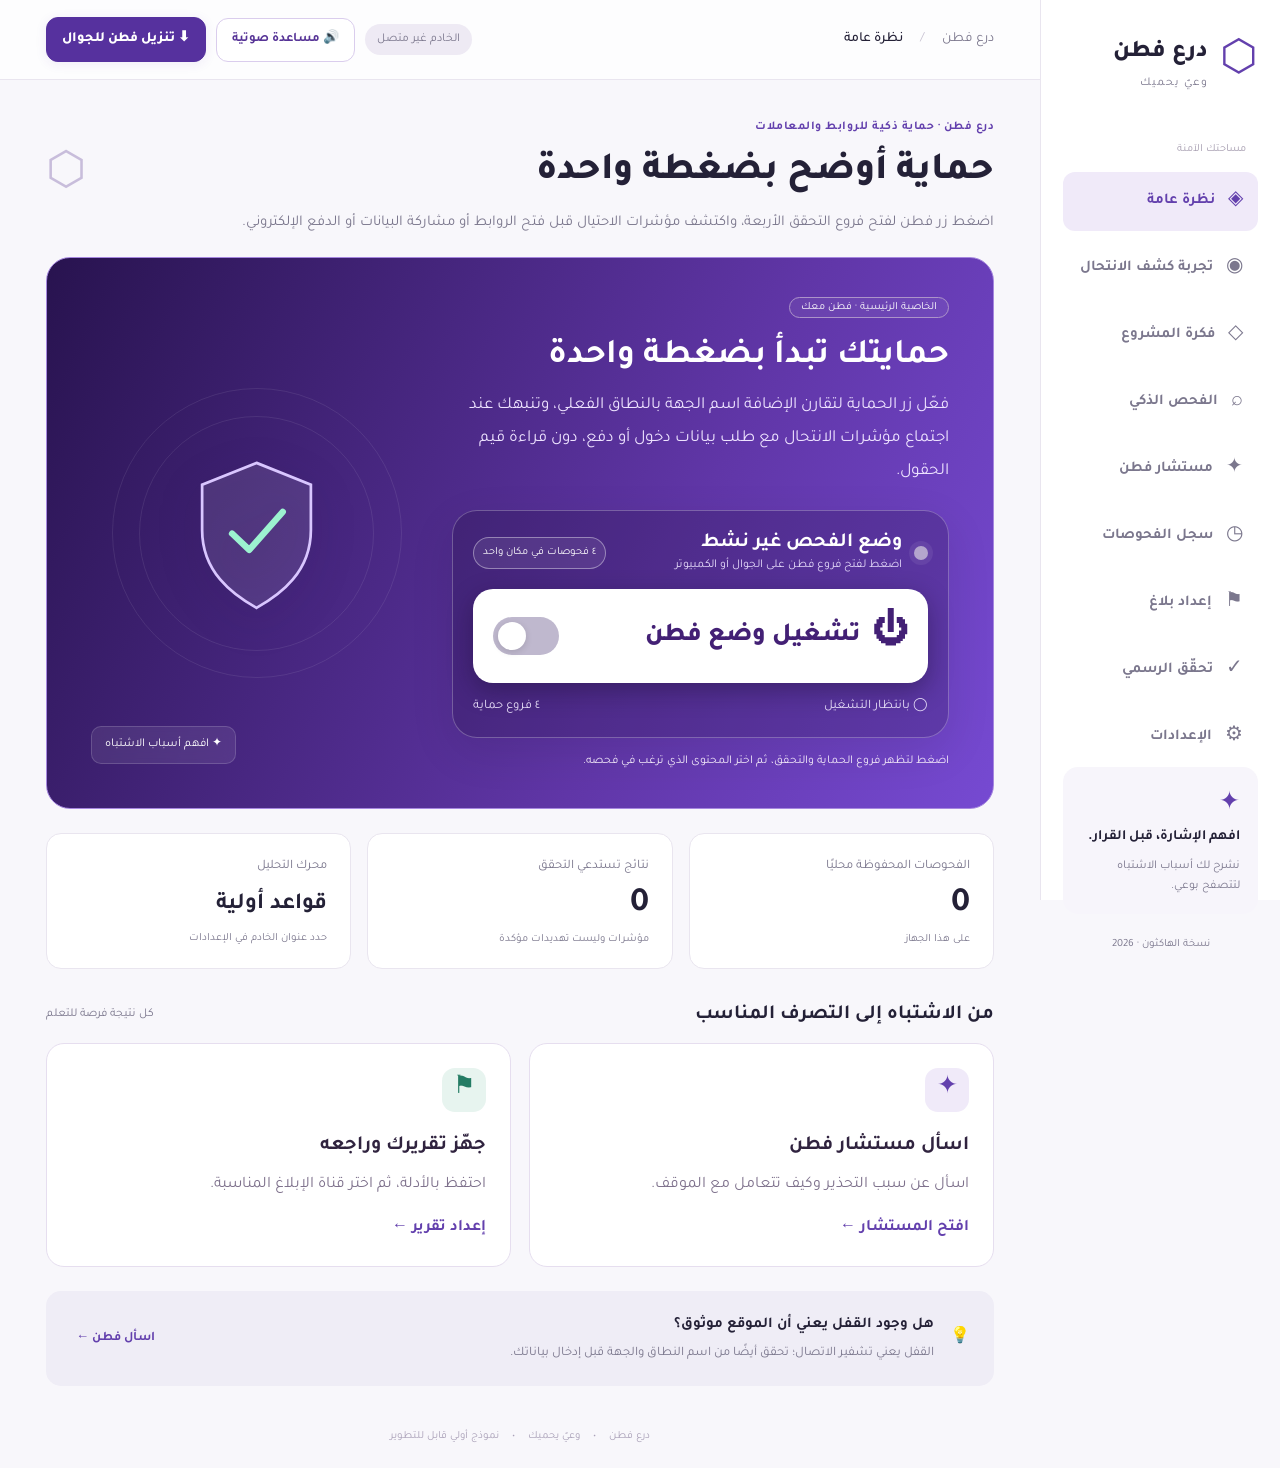
==== commit f127dd8d: "Add files via upload" ====
--- a/index.html
+++ b/index.html
@@ -1,27 +1,28 @@
 <!DOCTYPE html>
-<html dir="rtl" lang="ar"><head><meta charset="utf-8"/><meta content="width=device-width, initial-scale=1" name="viewport"/><meta content="#38216b" name="theme-color"/><meta content="yes" name="apple-mobile-web-app-capable"/><meta content="درع فطن" name="apple-mobile-web-app-title"/><link href="manifest.webmanifest" rel="manifest"/><link href="icons/fatin-192.png" rel="apple-touch-icon"/><title>درع فطن | وعي يحميك</title><link href="style.css" rel="stylesheet"/></head><body>
+
+<html dir="rtl" lang="ar"><head><meta charset="utf-8"/><meta content="width=device-width, initial-scale=1" name="viewport"/><meta content="#38216b" name="theme-color"/><meta content="yes" name="apple-mobile-web-app-capable"/><meta content="درع فطن" name="apple-mobile-web-app-title"/><link href="manifest.webmanifest" rel="manifest"/><link href="icons/fatin-192.png" rel="apple-touch-icon"/><title>درع فطن | وعي يحميك</title><link href="style.css" rel="stylesheet"/><meta content="درع فطن: فحص الروابط والرسائل والصور والصوت، والتنبيه لمؤشرات انتحال الجهات وصفحات الدفع المشبوهة عبر إضافة المتصفح." name="description"/></head><body>
 <div class="layout"><aside><a class="brand" href="#home"><span class="brandmark">⬡</span><div><strong>درع فطن</strong><small>وعيٌ يحميك</small></div></a><div class="navlabel">مساحتك الآمنة</div><nav aria-label="القائمة الرئيسية"><button class="active" data-page="home">◈ <span>نظرة عامة</span></button><button data-page="demo">◉ <span>تجربة كشف الانتحال</span></button><button data-page="idea">◇ <span>فكرة المشروع</span></button><button data-page="scan">⌕ <span>الفحص الذكي</span></button><button data-page="advisor">✦ <span>مستشار فطن</span></button><button data-page="history">◷ <span>سجل الفحوصات</span></button><button data-page="report">⚑ <span>إعداد بلاغ</span></button><button data-page="tahqaq">✓ <span>تحقّق الرسمي</span></button><button data-page="settings">⚙ <span>الإعدادات</span></button></nav><div class="side-note"><span>✦</span><strong>افهم الإشارة، قبل القرار.</strong><p>نشرح لك أسباب الاشتباه لتتصفح بوعي.</p></div><small class="edition">نسخة الهاكثون · 2026</small></aside>
-<div class="main"><header><div class="breadcrumb">درع فطن <span>/</span> <b id="pageTitle">نظرة عامة</b></div><div class="header-actions"><button aria-label="تثبيت أو إضافة فطن للشاشة الرئيسية على الجوال" class="header-install" id="topInstall" type="button">⬇ تنزيل فطن للجوال</button><button aria-controls="voiceBar" aria-expanded="false" class="header-voice" id="topVoice" type="button">🔊 مساعدة صوتية</button><div class="badge muted" id="connection">جارٍ التحقق من الاتصال</div></div></header><div aria-label="المساعدة الصوتية لكبار السن" class="voice-bar" hidden="" id="voiceBar"><div class="voice-head"><strong>🔊 المساعدة الصوتية · تسجيلات بصوت رجل سعودي</strong><span>استمع للشرح والنتائج بصوت واضح ومبسط.</span></div><div class="voice-actions"><button class="primary" id="voiceWelcome" type="button">▶ استمع لشرح فطن</button><button class="secondary" id="stopVoice" type="button">■ إيقاف الصوت</button><label class="voice-consent"><input id="cloudVoiceConsent" type="checkbox"/> أوافق على استخدام الصوت الإلكتروني الاحتياطي عند عدم توفر تسجيل بشري</label></div><audio aria-label="تشغيل صوت فطن" controls="" hidden="" id="voicePlayer" playsinline="" preload="none"></audio><p class="voice-status" id="voiceStatus" role="status">الصوت البشري متاح للمقاطع المسجلة فقط؛ النتائج المتغيرة تُعرض نصيًا.</p></div><main>
-<section class="page active" id="home"><div class="intro"><div><div class="eyebrow">درع فطن · حماية مبسطة لكبار السن</div><h1>ضغطة واحدة… وكل أدوات فطن بين يديك</h1><p>واجهة سهلة لكبار السن: اضغط زر فطن لتظهر أدوات التحقق الأربعة. افحص الروابط والرسائل والصور والتسجيلات بنفسك بخطوات واضحة.</p></div><div class="mini-logo">⬡</div></div>
-<div class="hero fatin-hero" id="protectionHero"><div><span class="tag">الخاصية الرئيسية · فطن معك</span><h2>حمايتك تبدأ بضغطة واحدة</h2><p>فعّل وضع فطن للوصول إلى خدمات الفحص. نفحص مؤشرات انتحال الجهات، ونقارن اسم الجهة بالنطاق الفعلي، ونوضح المخاطر قبل مشاركة بياناتك.</p><div class="fatin-control" aria-label="لوحة فحص فطن"><div class="fatin-control-top"><span class="fatin-current-dot" id="fatinDot" aria-hidden="true"></span><div><strong id="fatinHeadline">وضع الفحص غير نشط</strong><small id="fatinSubline">اضغط لفتح فروع فطن على الجوال أو الكمبيوتر</small></div><span class="fatin-demo-label">٤ فحوصات في مكان واحد</span></div><button aria-controls="protectionTree" aria-expanded="false" aria-pressed="false" class="fatin-power-button" id="protection" type="button"><span class="fatin-power-icon" aria-hidden="true">⏻</span><span id="fatinButtonText">تشغيل وضع فطن</span><span class="fatin-toggle" aria-hidden="true"><span class="fatin-toggle-knob"></span></span></button><div class="fatin-control-foot"><span id="fatinConnection">◯ بانتظار التشغيل</span><span>٤ فروع حماية</span></div></div><div class="hero-note" id="protectionStatus" role="status">اضغط على الزر للوصول إلى فحوص فطن، ثم اختر الرابط أو الرسالة أو الصورة أو التسجيل الذي تريد التحقق منه.</div></div><div aria-hidden="true" class="shield-art"><div class="orbit one"></div><div class="orbit two"></div><svg viewbox="0 0 160 180"><path d="M80 12L140 36V86C140 132 107 157 80 172C53 157 20 132 20 86V36Z" fill="rgba(255,255,255,.1)" stroke="#d9c6ff" stroke-width="3"></path><path d="M53 90L72 108L109 66" fill="none" stroke="#9cf2d0" stroke-linecap="round" stroke-linejoin="round" stroke-width="7"></path></svg><span class="float-label">✦ افهم أسباب الاشتباه</span></div></div><section aria-label="فروع الحماية من فطن" class="protection-tree" hidden="" id="protectionTree">
+<div class="main"><header><div class="breadcrumb">درع فطن <span>/</span> <b id="pageTitle">نظرة عامة</b></div><div class="header-actions"><button aria-label="تثبيت أو إضافة فطن للشاشة الرئيسية على الجوال" class="header-install" id="topInstall" type="button">⬇ تنزيل فطن للجوال</button><button aria-controls="voiceBar" aria-expanded="false" class="header-voice" id="topVoice" type="button">🔊 مساعدة صوتية</button><div class="badge muted" id="connection">جارٍ التحقق من الاتصال</div></div></header><div aria-label="المساعدة الصوتية" class="voice-bar" hidden="" id="voiceBar"><div class="voice-head"><strong>🔊 المساعدة الصوتية · تسجيلات بصوت رجل سعودي</strong><span>استمع للشرح والنتائج بصوت واضح ومبسط.</span></div><div class="voice-actions"><button class="primary" id="voiceWelcome" type="button">▶ استمع لشرح فطن</button><button class="secondary" id="stopVoice" type="button">■ إيقاف الصوت</button><label class="voice-consent"><input id="cloudVoiceConsent" type="checkbox"/> أوافق على استخدام الصوت الإلكتروني الاحتياطي عند عدم توفر تسجيل بشري</label></div><audio aria-label="تشغيل صوت فطن" controls="" hidden="" id="voicePlayer" playsinline="" preload="none"></audio><p class="voice-status" id="voiceStatus" role="status">الصوت البشري متاح للمقاطع المسجلة فقط؛ النتائج المتغيرة تُعرض نصيًا.</p></div><main>
+<section class="page active" id="home"><div class="intro"><div><div class="eyebrow">درع فطن · حماية ذكية للروابط والمعاملات</div><h1>حماية أوضح بضغطة واحدة</h1><p>اضغط زر فطن لفتح فروع التحقق الأربعة، واكتشف مؤشرات الاحتيال قبل فتح الروابط أو مشاركة البيانات أو الدفع الإلكتروني.</p></div><div class="mini-logo">⬡</div></div>
+<div class="hero fatin-hero" id="protectionHero"><div><span class="tag">الخاصية الرئيسية · فطن معك</span><h2>حمايتك تبدأ بضغطة واحدة</h2><p>فعّل زر الحماية لتقارن الإضافة اسم الجهة بالنطاق الفعلي، وتنبهك عند اجتماع مؤشرات الانتحال مع طلب بيانات دخول أو دفع، دون قراءة قيم الحقول.</p><div aria-label="لوحة فحص فطن" class="fatin-control"><div class="fatin-control-top"><span aria-hidden="true" class="fatin-current-dot" id="fatinDot"></span><div><strong id="fatinHeadline">وضع الفحص غير نشط</strong><small id="fatinSubline">اضغط لفتح فروع فطن على الجوال أو الكمبيوتر</small></div><span class="fatin-demo-label">٤ فحوصات في مكان واحد</span></div><button aria-controls="protectionTree" aria-expanded="false" aria-pressed="false" class="fatin-power-button" id="protection" type="button"><span aria-hidden="true" class="fatin-power-icon">⏻</span><span id="fatinButtonText">تشغيل وضع فطن</span><span aria-hidden="true" class="fatin-toggle"><span class="fatin-toggle-knob"></span></span></button><div class="fatin-control-foot"><span id="fatinConnection">◯ بانتظار التشغيل</span><span>٤ فروع حماية</span></div></div><div class="hero-note" id="protectionStatus" role="status">ابدأ بفروع الفحص مباشرةً. وللتنبيه أثناء التصفح وعند صفحات الدفع على الكمبيوتر، ثبّت إضافة فطن وفعّلها من المتصفح.</div></div><div aria-hidden="true" class="shield-art"><div class="orbit one"></div><div class="orbit two"></div><svg viewbox="0 0 160 180"><path d="M80 12L140 36V86C140 132 107 157 80 172C53 157 20 132 20 86V36Z" fill="rgba(255,255,255,.1)" stroke="#d9c6ff" stroke-width="3"></path><path d="M53 90L72 108L109 66" fill="none" stroke="#9cf2d0" stroke-linecap="round" stroke-linejoin="round" stroke-width="7"></path></svg><span class="float-label">✦ افهم أسباب الاشتباه</span></div></div><section aria-label="فروع الحماية من فطن" class="protection-tree" hidden="" id="protectionTree">
 <div class="tree-crown"><span aria-hidden="true" class="tree-symbol">⬡</span><div><strong>فروع الحماية</strong><p id="treeState" role="status">اختر نوع الفحص المناسب. هذه الفحوص تتم عند الطلب.</p></div><span class="tree-line-status">٤ طرق للفحص</span></div><p class="demo-tree-notice"><strong>طريقة الاستخدام:</strong> اختر أحد فروع فطن الأربعة وابدأ الفحص. حماية التصفح المستمرة تتطلب تثبيت إضافة المتصفح، أما فحص المكالمات فيتطلب رفع تسجيل بإذنك.</p>
-<div class="extension-setup" id="extensionSetup" hidden><div><strong>🧩 لتعمل حماية التصفح تلقائيًا على الكمبيوتر</strong><p>نزّل إضافة فطن وثبّتها على Chrome أو Edge مرة واحدة، ثم اضغط زر «تفعيل الحماية» أعلى الصفحة. تعمل الإضافة بقواعد فحص محلية دون قراءة قيم الحقول.</p><p>لتثبيت الإضافة: فك الضغط، افتح <code>chrome://extensions</code> أو <code>edge://extensions</code>، فعّل وضع المطوّر ثم «تحميل إضافة غير مضغوطة» وحدد مجلد extension. أعد تحميل فطن بعدها.</p></div><a href="fatin-extension.zip" class="primary button" id="downloadExtension" download="fatin-extension.zip">⬇ تنزيل إضافة الحماية للكمبيوتر</a></div>
-<div class="tree-quick-verify"><span>✅ خطوات التحقق</span><button type="button" data-page="demo">🔎 جرّب كشف الانتحال</button><button type="button" data-page="tahqaq">✓ تحقّق الرسمي</button><button type="button" data-page="scan">🛡️ الفحص الذكي</button></div>
+<div class="extension-setup" hidden="" id="extensionSetup"><div><strong>🧩 لتعمل حماية التصفح تلقائيًا على الكمبيوتر</strong><p>على الكمبيوتر: ثبّت إضافة فطن في Chrome أو Edge، ثم فعّل التنبيهات من أيقونة الإضافة. زر فطن في الموقع يفتح أدوات الفحص، أما الإضافة فتعرض التنبيه أثناء التصفح وعند بعض صفحات الدفع المشبوهة. لا تقرأ قيم الحقول.</p><p>لتثبيت الإضافة: فك الضغط، افتح <code>chrome://extensions</code> أو <code>edge://extensions</code>، فعّل وضع المطوّر ثم «تحميل إضافة غير مضغوطة» وحدد مجلد extension. أعد تحميل فطن بعدها.</p></div><a class="primary button" download="fatin-extension.zip" href="fatin-extension.zip" id="downloadExtension">⬇ تنزيل إضافة الحماية للكمبيوتر</a></div>
+<div class="tree-quick-verify"><span>✅ خطوات التحقق</span><button data-page="demo" type="button">🔎 جرّب كشف الانتحال</button><button data-page="tahqaq" type="button">✓ تحقّق الرسمي</button><button data-page="scan" type="button">🛡️ الفحص الذكي</button></div>
 <div class="protection-branches">
 <button class="tree-branch" data-scan="url" type="button"><span aria-hidden="true" class="branch-icon">🔗</span><span><strong>١ · روابط المواقع</strong><small>قارن اسم الجهة بالنطاق واكشف مؤشرات التصيّد</small></span><span aria-hidden="true" class="tree-go">←</span></button>
 <button class="tree-branch" data-scan="text" type="button"><span aria-hidden="true" class="branch-icon">✉️</span><span><strong>٢ · رسالة أو إيميل</strong><small>تحليل النصوص وطلبات كلمات المرور والدفع والاستعجال</small></span><span aria-hidden="true" class="tree-go">←</span></button>
 <button class="tree-branch" data-scan="file" type="button"><span aria-hidden="true" class="branch-icon">🖼️</span><span><strong>٣ · ملف أو صورة</strong><small>مؤشرات الاحتيال + تقدير احتمال أن تكون الصورة مولّدة بالذكاء الاصطناعي، وليس حكمًا قطعيًا</small></span><span aria-hidden="true" class="tree-go">←</span></button>
 <button class="tree-branch" data-scan="audio" type="button"><span aria-hidden="true" class="branch-icon">🎙️</span><span><strong>٤ · تسجيل صوتي</strong><small>ارفع رسالة صوتية أو مقطع مكالمة بإذن، أو سجّل بموافقتك عبر الميكروفون</small></span><span aria-hidden="true" class="tree-go">←</span></button>
-</div>
+</div><section aria-label="تنبيه فطن عند الدفع الإلكتروني" class="checkout-alert-guide">
+<div class="checkout-alert-heading"><span aria-hidden="true" class="checkout-cart">🛒</span><div><h3>فطن ينبهك قبل الدفع الإلكتروني</h3><p>إذا دخلت صفحة شراء أو توصيل وطلبت بيانات البطاقة، تتحقق إضافة فطن من مؤشرات الانتحال، مثل ادعاء اسم جهة مدعومة على نطاق غير مطابق أو استخدام اتصال غير مشفّر. عند اجتماع مؤشرات الخطر، يظهر تنبيه قبل إكمال الدفع.</p></div></div>
+<div class="checkout-alert-actions"><span>لا يعتبر فطن كل عمليات الشراء مشبوهة، ولا يقرأ أرقام البطاقة أو بيانات الحقول.</span><button class="secondary" data-page="demo" type="button">شاهد طريقة كشف صفحة دفع ←</button></div>
+</section>
 <div class="tree-foot"><div><strong>📞 وماذا عن المكالمات؟</strong><p>تعرّف على علامات المكالمة الاحتيالية، أو ارفع تسجيلًا صوتيًا لفحص محتواه. خاصية التنبيه للمكالمات الواردة مباشرة ضمن التطوير المستقبلي.</p></div><div class="tree-foot-actions"><button class="secondary" id="demoIncomingCall" type="button">📞 تعرّف على تنبيهات المكالمات</button><button class="secondary" data-scan="audio" type="button">افحص تسجيل مكالمة ←</button></div></div>
 <div class="tree-future"><span>🔭 تطوير مستقبلي</span><p>نسعى إلى التكامل التقني مع خدمة «تحقّق» للهيئة الوطنية للأمن السيبراني <strong>بعد موافقة الجهة وتوفر واجهة ربط رسمية</strong>. حاليًا يمكنك فتح الخدمة الرسمية بنفسك دون إرسال تلقائي.</p><button class="tree-verify" data-page="tahqaq" type="button">افتح تحقّق الرسمي ←</button></div>
 </section><div class="stats"><article><span>الفحوصات المحفوظة محليًا</span><strong id="total">0</strong><small>على هذا الجهاز</small></article><article><span>نتائج تستدعي التحقق</span><strong id="flagged">0</strong><small>مؤشرات وليست تهديدات مؤكدة</small></article><article><span>محرك التحليل</span><strong class="smaller" id="engineName">قواعد أولية</strong><small id="engineNote">جارٍ التحقق من الخادم</small></article></div>
-
-
-
 <div class="section-head"><h2>من الاشتباه إلى التصرف المناسب</h2><span>كل نتيجة فرصة للتعلم</span></div><div class="journey-grid"><button class="journey-card" data-page="advisor"><span class="icon purple">✦</span><h3>اسأل مستشار فطن</h3><p>اسأل عن سبب التحذير وكيف تتعامل مع الموقف.</p><b>افتح المستشار ←</b></button><button class="journey-card" data-page="report"><span class="icon green">⚑</span><h3>جهّز تقريرك وراجعه</h3><p>احتفظ بالأدلة، ثم اختر قناة الإبلاغ المناسبة.</p><b>إعداد تقرير ←</b></button></div><div class="awareness"><span>💡</span><div><strong>هل وجود القفل يعني أن الموقع موثوق؟</strong><p>القفل يعني تشفير الاتصال؛ تحقق أيضًا من اسم النطاق والجهة قبل إدخال بياناتك.</p></div><button class="link" data-page="advisor">اسأل فطن ←</button></div></section>
-<section class="page" id="demo"><div class="intro"><div class="eyebrow">اختبر الفرق أمامك</div><h1>من اسم الجهة إلى دليل الاشتباه</h1><p>أمثلة على مقارنة هوية الجهة ونطاق الموقع. تستخدم بيانات اختبار محلية، ويمكنك الانتقال للفحص المباشر من قسم كشف التصيد.</p></div><div class="demo-grid"><article class="panel"><span class="tag">١ · نطاق مطابق</span><h2>تسجيل دخول الجامعة</h2><p>اسم الجامعة + نطاق مدرج في القائمة + حقل كلمة مرور.</p><button class="primary" data-demo="official">عرض المقارنة</button></article><article class="panel"><span class="tag">٢ · مؤشرات انتحال</span><h2>رسوم توصيل وهمية</h2><p>اسم البريد السعودي + نطاق تجريبي مختلف + حقل بطاقة دفع.</p><button class="primary" data-demo="phishing">عرض التحذير</button></article><article class="panel"><span class="tag">٣ · معلومات ناقصة</span><h2>جهة غير محددة</h2><p>حقل دخول بلا اسم جهة مدعومة. لا يكفي للحكم على الموقع.</p><button class="primary" data-demo="unknown">عرض حدود الفحص</button></article></div><article aria-live="polite" class="panel" id="demoResult"><h2>اختر حالة لعرض دليل المقارنة</h2><p>هذه أمثلة تعليمية. لفحص رابط حقيقي انتقل إلى كشف التصيد.</p></article><div class="note">لا يحجب النموذج إدخال البيانات أو إرسالها قسرًا. الإضافة تُظهر تنبيهًا عند اكتشاف الصفحة، وتعيد الفحص عند ظهور حقول جديدة أو التركيز على حقل حساس. يلزم اختبار زمن التنبيه على صفحات حقيقية.</div></section>
-<section class="page" id="idea"><div class="intro"><div class="eyebrow">درع فطن · الفكرة المدمجة</div><h1>حماية أثناء التصفح، وتوعية عند كل تنبيه</h1><p>منصة تساعد المستخدم على فهم مؤشرات التصيد وانتحال الجهات، والتحقق من المحتوى المشبوه، واختيار الإجراء المناسب.</p></div><div class="demo-grid"><article class="panel"><h2>التحدي الحالي</h2><p>يصعب تمييز المواقع والرسائل والملفات المشبوهة، خصوصًا عند استخدام اسم جهة مألوفة وطلب بيانات الدخول أو الدفع. يحتاج المستخدم إلى دليل مفهوم قبل مشاركة بياناته.</p></article><article class="panel"><h2>الحل الإبداعي</h2><p>زر حماية واضح أولًا، تتفرع تحته أربعة أنواع فحص: رابط موقع، رسالة أو إيميل، ملف أو صورة، وتسجيل صوتي. يجمع فطن بين قواعد مقارنة النطاق ومؤشرات الانتحال وتحليل Gemini عند توفره وبموافقتك، مع شرح مبسّط للأسباب.</p></article><article class="panel"><h2>القيمة المضافة</h2><p>الجمع بين التنبيه أثناء التصفح والفحص عند الطلب والتوعية العملية. كل نتيجة توضّح المؤشر ودليله ومعناه، وتساعد المستخدم على اتخاذ قرار واعٍ دون ضمانات سلامة غير مثبتة.</p></article></div><article class="panel"><h2>آلية العمل</h2><ol><li><strong>تفعيل الحماية:</strong> على الكمبيوتر وبعد تثبيت الإضافة، يوافق المستخدم على الصلاحيات ويفعّل التنبيه أثناء التصفح. تظهر أسفل الزر شجرة الفحوص. على الجوال تظهر فحوص يدوية، لا مراقبة للنظام.</li><li><strong>التحقق أثناء التصفح:</strong> تُقارن الجهة الظاهرة بالنطاق، ويُرصد وجود حقول دخول أو دفع دون قراءة قيمها. عند اجتماع المؤشرات يظهر تنبيه أعلى الصفحة.</li><li><strong>الفحص عند الطلب:</strong> يختار المستخدم أحد الفروع الأربعة. فحص الصور يتضمن تقييمًا تقديريًا لمنشئها بالذكاء الاصطناعي عند توفر Gemini، وفحص الصوت يتطلب اختيار التسجيل أو الموافقة على الميكروفون.</li><li><strong>الفهم والتوعية:</strong> تعرض النتيجة الأدلة ودرسًا قصيرًا، ويجيب المستشار عن أسئلة المستخدم بناءً على آخر فحص عند تفعيل Gemini.</li><li><strong>الإجراء المناسب:</strong> تُعرض القناة الرسمية عند تحديد جهة مدعومة، ويمكن إعداد تقرير ومراجعته وتنزيله قبل الإبلاغ.</li></ol><h2>الفئة المستهدفة</h2><p>مستخدمو الإنترنت غير المتخصصين في الأمن السيبراني، وخاصة الطلاب والموظفون وكبار السن. يبدأ اختبار حماية التصفح بجهات محددة ثم تتوسع التغطية بعد مراجعة النتائج.</p><h2>نطاق النموذج الحالي</h2><p>كشف انتحال جامعة الملك فيصل وسبل داخل Chrome أو Edge على الكمبيوتر. تُستخدم أسماء الجهة في عنوان الصفحة وعناوينها؛ لا يوجد تعرف بصري على جميع الشعارات. النطاق المطابق لا يضمن سلامة الصفحة، ومزودو الدخول الخارجيون غير المدرجين يحتاجون مراجعة.</p><div id="registryList"></div><h2>التوسع والربط بالهيئة</h2><p>خطتنا المستقبلية: توسيع قائمة الجهات والنطاقات، واختبار التنبيه ودعم تطبيق للجوال بإمكانات إضافية بحسب صلاحيات النظام، والبحث في ربط معتمد بخدمة «تحقّق» التابعة للهيئة الوطنية للأمن السيبراني إذا توفرت واجهة API وتصريح رسمي. حاليًا نوفر رابط انتقال إلى الخدمة فقط، دون شراكة أو نقل آلي للمحتوى.</p></article></section>
+<section class="page" id="demo"><div class="intro"><div class="eyebrow">اختبر الفرق أمامك</div><h1>من اسم الجهة إلى دليل الاشتباه</h1><p>أمثلة على مقارنة هوية الجهة ونطاق الموقع. تستخدم بيانات اختبار محلية، ويمكنك الانتقال للفحص المباشر من قسم كشف التصيد.</p></div><div class="demo-grid"><article class="panel"><span class="tag">١ · نطاق مطابق</span><h2>تسجيل دخول الجامعة</h2><p>اسم الجامعة + نطاق مدرج في القائمة + حقل كلمة مرور.</p><button class="primary" data-demo="official">عرض المقارنة</button></article><article class="panel"><span class="tag">٢ · مؤشرات انتحال</span><h2>صفحة دفع أو توصيل مشبوهة</h2><p>تظهر الجهة باسم البريد السعودي، لكن النطاق مختلف ويوجد طلب لبيانات البطاقة. هنا ينبه فطن قبل الدفع.</p><button class="primary" data-demo="phishing">عرض التحذير</button></article><article class="panel"><span class="tag">٣ · معلومات ناقصة</span><h2>جهة غير محددة</h2><p>حقل دخول بلا اسم جهة مدعومة. لا يكفي للحكم على الموقع.</p><button class="primary" data-demo="unknown">عرض حدود الفحص</button></article></div><article aria-live="polite" class="panel" id="demoResult"><h2>اختر حالة لعرض دليل المقارنة</h2><p>هذه أمثلة تعليمية. لفحص رابط حقيقي انتقل إلى كشف التصيد.</p></article><div class="note">لا يحجب النموذج إدخال البيانات أو إرسالها قسرًا. الإضافة تُظهر تنبيهًا عند اكتشاف الصفحة، وتعيد الفحص عند ظهور حقول جديدة أو التركيز على حقل حساس. يلزم اختبار زمن التنبيه على صفحات حقيقية.</div></section>
+<section class="page" id="idea"><div class="intro"><div class="eyebrow">درع فطن · الفكرة المدمجة</div><h1>حماية أثناء التصفح، وتوعية عند كل تنبيه</h1><p>منصة تساعد المستخدم على فهم مؤشرات التصيد وانتحال الجهات، والتحقق من المحتوى المشبوه، واختيار الإجراء المناسب.</p></div><div class="demo-grid"><article class="panel"><h2>التحدي الحالي</h2><p>يصعب تمييز المواقع والرسائل والملفات المشبوهة، خصوصًا عند استخدام اسم جهة مألوفة وطلب بيانات الدخول أو الدفع. يحتاج المستخدم إلى دليل مفهوم قبل مشاركة بياناته.</p></article><article class="panel"><h2>الحل الإبداعي</h2><p>زر حماية واضح أولًا، تتفرع تحته أربعة أنواع فحص: رابط موقع، رسالة أو إيميل، ملف أو صورة، وتسجيل صوتي. يجمع فطن بين قواعد مقارنة النطاق ومؤشرات الانتحال وتحليل Gemini عند توفره وبموافقتك، مع شرح مبسّط للأسباب.</p></article><article class="panel"><h2>القيمة المضافة</h2><p>الجمع بين التنبيه أثناء التصفح والفحص عند الطلب والتوعية العملية. كل نتيجة توضّح المؤشر ودليله ومعناه، وتساعد المستخدم على اتخاذ قرار واعٍ دون ضمانات سلامة غير مثبتة.</p></article></div><article class="panel"><h2>آلية العمل</h2><ol><li><strong>تفعيل الحماية:</strong> على الكمبيوتر وبعد تثبيت الإضافة، يوافق المستخدم على الصلاحيات ويفعّل التنبيه أثناء التصفح. تظهر أسفل الزر شجرة الفحوص. على الجوال تظهر فحوص يدوية، لا مراقبة للنظام.</li><li><strong>التحقق أثناء التصفح وقبل الدفع:</strong> تُقارن الجهة الظاهرة بالنطاق الفعلي، ويُرصد وجود حقول دخول أو بطاقة دفع دون قراءة قيمها. عند اجتماع مؤشرات الانتحال أو طلب بيانات حساسة عبر اتصال غير مشفّر يظهر تنبيه قبل المتابعة في المتصفحات المدعومة.</li><li><strong>الفحص عند الطلب:</strong> يختار المستخدم أحد الفروع الأربعة. فحص الصور يتضمن تقييمًا تقديريًا لمنشئها بالذكاء الاصطناعي عند توفر Gemini، وفحص الصوت يتطلب اختيار التسجيل أو الموافقة على الميكروفون.</li><li><strong>الفهم والتوعية:</strong> تعرض النتيجة الأدلة ودرسًا قصيرًا، ويجيب المستشار عن أسئلة المستخدم بناءً على آخر فحص عند تفعيل Gemini.</li><li><strong>الإجراء المناسب:</strong> تُعرض القناة الرسمية عند تحديد جهة مدعومة، ويمكن إعداد تقرير ومراجعته وتنزيله قبل الإبلاغ.</li></ol><h2>الفئة المستهدفة</h2><p>مستخدمو الإنترنت عمومًا، ممن يريدون التحقق من الروابط والمرفقات والرسائل وصفحات الدفع قبل مشاركة بياناتهم.</p><h2>نطاق النموذج الحالي</h2><p>كشف انتحال جامعة الملك فيصل وسبل داخل Chrome أو Edge على الكمبيوتر. تُستخدم أسماء الجهة في عنوان الصفحة وعناوينها؛ لا يوجد تعرف بصري على جميع الشعارات. النطاق المطابق لا يضمن سلامة الصفحة، ومزودو الدخول الخارجيون غير المدرجين يحتاجون مراجعة.</p><div id="registryList"></div><h2>التوسع والربط بالهيئة</h2><p>خطتنا المستقبلية: توسيع قائمة الجهات والنطاقات، واختبار التنبيه ودعم تطبيق للجوال بإمكانات إضافية بحسب صلاحيات النظام، والبحث في ربط معتمد بخدمة «تحقّق» التابعة للهيئة الوطنية للأمن السيبراني إذا توفرت واجهة API وتصريح رسمي. حاليًا نوفر رابط انتقال إلى الخدمة فقط، دون شراكة أو نقل آلي للمحتوى.</p></article></section>
 <section class="page" id="scan"><div class="intro"><div class="eyebrow">تحقق قبل أن تتفاعل</div><h1>فروع فطن · الفحص الذكي</h1><p>اختر رابطًا أو رسالة أو ملفًا/صورة أو تسجيلًا صوتيًا. النتيجة تجمع الأدلة البرمجية مع تفسير الذكاء الاصطناعي عند توافره، ولا تعتمد عليه وحده.</p></div><div class="scan-grid"><article class="panel"><div class="tabs" role="tablist"><button class="active" data-kind="url" role="tab">رابط</button><button data-kind="text" role="tab">رسالة / إيميل</button><button data-kind="file" role="tab">ملف / صورة</button><button data-kind="audio" role="tab">🎙️ صوت / مكالمة</button></div><form id="scanForm"><div id="urlInput"><label for="urlValue">رابط الموقع</label><input dir="ltr" id="urlValue" inputmode="url" maxlength="2048" placeholder="https://example.com" type="text"/><small>لا نفتح الموقع أو نتبع التحويلات. لتقييم الانتحال، أضف ما يظهر أمامك في الصفحة.</small><label for="claimTitle">عنوان الصفحة أو اسم الجهة الظاهر (اختياري)</label><input id="claimTitle" maxlength="300" placeholder="مثل: جامعة الملك فيصل — تسجيل الدخول"/><label class="check"><input id="claimPassword" type="checkbox"/><span>يوجد حقل كلمة مرور في الصفحة</span></label><label class="check"><input id="claimPayment" type="checkbox"/><span>يوجد حقل بيانات بطاقة دفع</span></label><small>هذه أدلة تدخلها أنت؛ الإضافة تجمع أنواع الحقول تلقائيًا دون قيمها.</small></div><div hidden="" id="textInput"><label for="textValue">نص الرسالة أو الإيميل</label><textarea id="textValue" maxlength="20000" placeholder="الصق النص بعد إزالة بياناتك الشخصية..." rows="7"></textarea></div><div hidden="" id="fileInput"><label class="upload" for="fileValue"><span>↑</span><strong>اختر ملفًا للفحص</strong><p>TXT · EML · CSV · JSON · HTML · PDF · PNG · JPG</p><small>حتى 5 ميجابايت. تحليل المحتوى؛ لا تُشغّل الملفات.</small></label><input accept=".txt,.eml,.csv,.json,.html,.log,.pdf,.png,.jpg,.jpeg" id="fileValue" type="file"/><p id="filename"></p><div class="image-info" id="imageOriginInfo"><strong>🪄 داخل فحص الصور: هل الصورة مولّدة بالذكاء الاصطناعي؟</strong><p>عند رفع PNG أو JPG سيحاول Gemini تقييم العلامات الظاهرة فقط مع فحص التصيد. لا يمكن الجزم بأصل الصورة من المظهر وحده، وغياب العلامات ليس إثباتًا أنها حقيقية.</p><p>إذا تعذر تشغيل Gemini تظهر النتيجة «لم يتوفر تقييم المنشأ» دون ادعاء أنها أصلية.</p></div></div><div class="audio-scan" hidden="" id="audioInput">
 <h2>🎙️ افحص تسجيلًا صوتيًا</h2>
 <p>ارفع تسجيل مكالمة أو رسالة صوتية، وسيحاول Gemini تفريغ الكلام وكشف مؤشرات الاحتيال. النتيجة استرشادية وليست تأكيدًا لهوية المتصل.</p>
@@ -47,6 +48,6 @@
 <section class="page" id="advisor"><div class="intro"><div class="eyebrow">معرفة قريبة منك</div><h1>مستشار فطن</h1><p>افهم آخر نتيجة فحص، واسأل عن الخطوات المناسبة عند الاشتباه بموقع أو رسالة أو ملف.</p></div><article class="panel chat-panel"><div aria-live="polite" id="messages"><div class="bubble assistant">أهلًا بك، أنا مستشار فطن. اسألني عن أسباب الاشتباه أو كيف تتصرف بعد التنبيه. يمكنك إجراء فحص أولًا ليصبح سؤالك مرتبطًا بنتيجته. لا ترسل كلمات المرور أو رموز التحقق.</div></div><div class="note" id="advisorContext">لم تُحدد نتيجة فحص بعد؛ يمكنك طرح سؤال توعوي عام.</div><div class="suggestions"><button data-question="ماذا أفعل إذا أدخلت كلمة المرور في موقع مشبوه؟">أدخلت كلمة المرور في موقع مشبوه</button><button data-question="كيف أميز رابط التصيد؟">كيف أميز رابط التصيد؟</button></div><form id="chatForm"><label class="check"><input id="chatConsent" required="" type="checkbox"/><span>أوافق على إرسال السؤال وآخر نتيجة فحص إلى Gemini عبر الخادم.</span></label><div class="chat-entry"><input id="question" maxlength="4000" placeholder="اكتب سؤالك هنا..." required=""/><button class="primary" id="chatBtn">إرسال ←</button></div></form><p class="error" id="chatError" role="alert"></p></article></section>
 <section class="page" id="history"><div class="intro"><h1>سجل الفحوصات</h1><p>يُحفظ ملخص النتائج على جهازك عند اختيار الحفظ؛ لا نحفظ المحتوى الأصلي.</p></div><article class="panel"><div class="section-head"><h2>نتائجك المحفوظة</h2><button class="secondary" id="clearHistory">مسح السجل</button></div><div id="historyList"></div></article></section>
 <section class="page" id="report"><div class="intro"><div class="eyebrow">من التحقق إلى الإجراء</div><h1>إعداد بلاغ</h1><p>حوّل نتيجة الفحص إلى تقرير واضح، وأزل المعلومات الشخصية قبل مشاركته.</p></div><div class="scan-grid"><article class="panel"><h2>مسودة تقرير الفحص</h2><p>يمكن نسخ التقرير أو تنزيله. لا يُرسل تلقائيًا إلى أي جهة.</p><textarea aria-label="مسودة التقرير" id="reportText" placeholder="أجرِ فحصًا أولًا أو اكتب تفاصيل الحادث هنا..." rows="12"></textarea><div class="actions"><button class="primary" id="copyReport">نسخ التقرير</button><button class="secondary" id="downloadReport">تنزيل TXT</button></div><p id="reportStatus" role="status"></p></article><article class="panel"><span class="icon purple">⚑</span><h2>القناة الرسمية للإبلاغ</h2><p>تتيح الهيئة الوطنية للأمن السيبراني معلومات الإبلاغ عن الحوادث السيبرانية على الجهات الوطنية عبر موقعها الرسمي. تحقق من نطاق الخدمة والتعليمات قبل تقديم البلاغ.</p><a class="primary button" href="https://nca.gov.sa/ar/report-incident/" rel="noopener noreferrer" target="_blank">فتح قناة الإبلاغ الرسمية ↗</a><button class="secondary" data-page="tahqaq" type="button">فتح خدمة «تحقّق» لفحص الرابط أو الملف</button><div class="note">فطن مشروع مستقل. المتاح الآن تقرير وإحالة رسمية. أُضيف رابط خدمة «تحقّق» الرسمية كإحالة خارجية مستقلة، وليس تكامل API أو شراكة مع الهيئة. لا يرسل فطن بيانات أو بلاغات تلقائيًا.</div></article></div></section>
-<section class="page" id="settings"><div class="intro"><h1>إعدادات فطن</h1><p>اتصال واضح وتحكم في بياناتك.</p></div><article class="panel settings"><h2>خادم التحليل</h2><label for="server">عنوان الخادم</label><input dir="ltr" id="server" placeholder="اتركه فارغًا عند التشغيل على نفس الخادم"/><small>لتشغيل الواجهة على GitHub Pages، أدخل رابط خادم Flask عبر HTTPS.</small><label for="token">رمز الوصول الاختياري</label><input autocomplete="off" id="token" type="password"/><small>يُحفظ خلال الجلسة فقط. مفتاح Gemini يبقى على الخادم، ولا يُكتب هنا.</small><button class="primary" id="saveSettings">حفظ والتحقق من الاتصال</button><p id="settingsStatus" role="status"></p><hr/><h2>الصوت الرجالي السعودي لكبار السن</h2><p>اضغط «استمع لشرح فطن»، ثم «اسمع النتيجة» أو زر سماع رد المستشار. يستخدم فطن تسجيلات بصوت رجل سعودي حقيقي عند توفرها. النتائج المتغيرة تُعرض نصيًا؛ ولا تُولّد أصوات آلية دون موافقة منفصلة.</p><p>الصوت لا يبدأ تلقائيًا؛ اضغط زر الاستماع. في بعض أجهزة الآيفون قد تحتاج الضغط على ▶ في مشغل الصوت بعد تجهيز الملف.</p><label for="voiceRate">سرعة القراءة من الجهاز</label><select id="voiceRate"><option value="0.8">بطيئة ومريحة</option><option value="0.95">متوسطة</option><option value="1.1">عادية</option></select><label class="check"><input id="largeText" type="checkbox"/><span>تكبير الخط والأزرار لتسهيل الاستخدام</span></label><hr/><h2>الفحص من الجوال</h2><p>يمكن فتح فطن على iPhone أو Android من أي متصفح حديث، وتثبيته على الشاشة الرئيسية. تفعيل وضع الفحص السريع يُظهر صفحة الفحص فور فتح الموقع، وليس نظام حماية يعمل في الخلفية.</p><div class="mobile-preference"><button class="secondary" id="mobileMode" type="button">تفعيل وضع الفحص السريع للجوال</button><p class="mobile-status" id="mobileModeStatus" role="status">هذا الوضع يفتح صفحة الفحص سريعًا، وليس حماية تلقائية على بقية المواقع.</p></div><button class="secondary" hidden="" id="installMobile" type="button">إضافة للجوال</button><button class="secondary" id="installFromSettings" type="button">تعليمات إضافة فطن للجوال</button><hr/><h2>حماية التصفح عبر الإضافة على الكمبيوتر</h2><p>نزّل إضافة فطن من زر تنزيل الإضافة في الصفحة الرئيسية وثبّتها في Chrome أو Edge. تعتمد على قواعد محلية للكشف عن انتحال جهتين مدعومتين عندما تطلب الصفحة كلمة مرور أو بيانات بطاقة، أو عن حقول حساسة على HTTP. لا تقرأ قيم الحقول ولا تُرسل أي بيانات إلى الخادم أو Gemini أثناء التصفح.</p><p>زر فطن في الصفحة الرئيسية يفتح فروع الفحص اليدوي على الجوال والكمبيوتر، لكنه لا يفعّل إضافة المتصفح. يمكن تثبيت إضافة Chrome وEdge الموجودة ضمن حزمة المشروع بشكل منفصل وبالصلاحيات المطلوبة؛ وهي لا توفر مراقبة لجميع التطبيقات أو المكالمات. ولحماية Safari عبر الصفحات الخارجية يلزم لاحقًا تطوير إضافة iOS مستقلة.</p><hr/><h2>الخصوصية وحدود الفحص</h2><p>لا يخزّن الخادم الملفات أو المحادثات. معالجة Gemini تخضع لشروط خدمة مزوّد النموذج. لا ترفع ملفات سرية أو بيانات شخصية حساسة. الروابط لا تُفتح، والملفات لا تُشغّل.</p></article></section>
+<section class="page" id="settings"><div class="intro"><h1>إعدادات فطن</h1><p>اتصال واضح وتحكم في بياناتك.</p></div><article class="panel settings"><h2>خادم التحليل</h2><label for="server">عنوان الخادم</label><input dir="ltr" id="server" placeholder="اتركه فارغًا عند التشغيل على نفس الخادم"/><small>لتشغيل الواجهة على GitHub Pages، أدخل رابط خادم Flask عبر HTTPS.</small><label for="token">رمز الوصول الاختياري</label><input autocomplete="off" id="token" type="password"/><small>يُحفظ خلال الجلسة فقط. مفتاح Gemini يبقى على الخادم، ولا يُكتب هنا.</small><button class="primary" id="saveSettings">حفظ والتحقق من الاتصال</button><p id="settingsStatus" role="status"></p><hr/><h2>المساعدة الصوتية · تسجيلات رجالية سعودية</h2><p>اضغط «استمع لشرح فطن»، ثم «اسمع النتيجة» أو زر سماع رد المستشار. يستخدم فطن تسجيلات بصوت رجل سعودي حقيقي عند توفرها. النتائج المتغيرة تُعرض نصيًا؛ ولا تُولّد أصوات آلية دون موافقة منفصلة.</p><p>الصوت لا يبدأ تلقائيًا؛ اضغط زر الاستماع. في بعض أجهزة الآيفون قد تحتاج الضغط على ▶ في مشغل الصوت بعد تجهيز الملف.</p><label for="voiceRate">سرعة القراءة من الجهاز</label><select id="voiceRate"><option value="0.8">بطيئة ومريحة</option><option value="0.95">متوسطة</option><option value="1.1">عادية</option></select><label class="check"><input id="largeText" type="checkbox"/><span>تكبير الخط والأزرار لتسهيل الاستخدام</span></label><hr/><h2>الفحص من الجوال</h2><p>يمكن فتح فطن على iPhone أو Android من أي متصفح حديث، وتثبيته على الشاشة الرئيسية. تفعيل وضع الفحص السريع يُظهر صفحة الفحص فور فتح الموقع، وليس نظام حماية يعمل في الخلفية.</p><div class="mobile-preference"><button class="secondary" id="mobileMode" type="button">تفعيل وضع الفحص السريع للجوال</button><p class="mobile-status" id="mobileModeStatus" role="status">هذا الوضع يفتح صفحة الفحص سريعًا، وليس حماية تلقائية على بقية المواقع.</p></div><button class="secondary" hidden="" id="installMobile" type="button">إضافة للجوال</button><button class="secondary" id="installFromSettings" type="button">تعليمات إضافة فطن للجوال</button><hr/><h2>حماية التصفح عبر الإضافة على الكمبيوتر</h2><p>نزّل إضافة فطن وثبّتها على Chrome أو Edge للكمبيوتر. تقارن الإضافة النطاق باسم الجهات المدعومة، وتنبه عند اجتماع مؤشرات الانتحال مع طلب بيانات الدخول أو الدفع، كما تنبه عند وجود حقول حساسة عبر HTTP. تفحص أنواع الحقول فقط دون قراءة كلمات المرور أو أرقام البطاقات أو إرسالها إلى Gemini.</p><p>زر فطن في الصفحة الرئيسية يفتح فروع الفحص اليدوي على الجوال والكمبيوتر، لكنه لا يفعّل إضافة المتصفح. يمكن تثبيت إضافة Chrome وEdge الموجودة ضمن حزمة المشروع بشكل منفصل وبالصلاحيات المطلوبة؛ وهي لا توفر مراقبة لجميع التطبيقات أو المكالمات. ولحماية Safari عبر الصفحات الخارجية يلزم لاحقًا تطوير إضافة iOS مستقلة.</p><hr/><h2>الخصوصية وحدود الفحص</h2><p>لا يخزّن الخادم الملفات أو المحادثات. معالجة Gemini تخضع لشروط خدمة مزوّد النموذج. لا ترفع ملفات سرية أو بيانات شخصية حساسة. الروابط لا تُفتح، والملفات لا تُشغّل.</p></article></section>
 </main><footer>درع فطن <span>•</span> وعيٌ يحميك <span>•</span> نموذج أولي قابل للتطوير</footer></div></div>
-<dialog id="callDemoDialog" aria-labelledby="callDemoTitle"><div class="call-demo-icon" aria-hidden="true">📞</div><span class="call-demo-tag">مثال توعوي على إشعارات المكالمات</span><h2 id="callDemoTitle">مكالمة واردة غير معروفة</h2><p>🔔 <strong>تنبيه توعوي من فطن:</strong> إذا طلب منك المتصل رمز التحقق أو بيانات البنك، لا تشاركها. اقفل المكالمة واتصل بالجهة عبر رقمها الرسمي.</p><p class="call-demo-note">هذا مثال لإرشاد المستخدم عند مكالمة مريبة. لفحص محتوى مكالمة، ارفع تسجيلًا بإذنك؛ لا يتم فحص المكالمات الواردة تلقائيًا.</p><button type="button" class="primary" id="closeCallDemo">فهمت</button></dialog><dialog id="mobileDialog"><h2>📲 فطن على شاشة جوالك</h2><p id="mobileInstallInstructions">على آيفون: افتح الرابط في Safari، ثم مشاركة، ثم «إضافة إلى الشاشة الرئيسية». على أندرويد: افتح الرابط في Chrome أو متصفح داعم، ثم القائمة، ثم «تثبيت التطبيق» أو «إضافة إلى الشاشة الرئيسية».</p><p>يعمل الفحص اليدوي داخل الموقع. عند غياب الإنترنت قد تتوفر الواجهة وبعض أمثلة الاستخدام بعد زيارة سابقة، لكن تحليل Gemini والصوت السعودي السحابي يحتاجان اتصالًا بالخادم.</p><div class="actions"><button class="primary" hidden="" id="triggerInstall" type="button">تثبيت فطن الآن</button><button class="secondary" id="closeMobileDialog" type="button">إغلاق</button></div></dialog><dialog id="installDialog"><h2>فعّل الحماية عبر الإضافة</h2><p><a class="primary button" href="fatin-extension.zip" download="fatin-extension.zip">⬇ تنزيل إضافة فطن المكتبية</a></p><p>افتح chrome://extensions أو edge://extensions، وفعّل وضع المطوّر، ثم اختر «تحميل إضافة غير مضغوطة» وحدد مجلد extension.</p><p>افتح نافذة الإضافة وفعّل الحماية؛ الفحص يعمل محليًا دون إرسال محتوى التصفح. بعد ذلك أعد تحميل هذه الصفحة.</p><button class="primary" id="closeDialog">فهمت</button></dialog><script src="identity.js"></script><script src="voice.js"></script><script src="official-verify.js"></script><script src="app.js"></script><script src="audio-scan.js"></script></body></html>
+<dialog aria-labelledby="callDemoTitle" id="callDemoDialog"><div aria-hidden="true" class="call-demo-icon">📞</div><span class="call-demo-tag">مثال توعوي على إشعارات المكالمات</span><h2 id="callDemoTitle">مكالمة واردة غير معروفة</h2><p>🔔 <strong>تنبيه توعوي من فطن:</strong> إذا طلب منك المتصل رمز التحقق أو بيانات البنك، لا تشاركها. اقفل المكالمة واتصل بالجهة عبر رقمها الرسمي.</p><p class="call-demo-note">هذا مثال لإرشاد المستخدم عند مكالمة مريبة. لفحص محتوى مكالمة، ارفع تسجيلًا بإذنك؛ لا يتم فحص المكالمات الواردة تلقائيًا.</p><button class="primary" id="closeCallDemo" type="button">فهمت</button></dialog><dialog id="mobileDialog"><h2>📲 فطن على شاشة جوالك</h2><p id="mobileInstallInstructions">على آيفون: افتح الرابط في Safari، ثم مشاركة، ثم «إضافة إلى الشاشة الرئيسية». على أندرويد: افتح الرابط في Chrome أو متصفح داعم، ثم القائمة، ثم «تثبيت التطبيق» أو «إضافة إلى الشاشة الرئيسية».</p><p>يعمل الفحص اليدوي داخل الموقع. عند غياب الإنترنت قد تتوفر الواجهة وبعض أمثلة الاستخدام بعد زيارة سابقة، لكن تحليل Gemini والصوت السعودي السحابي يحتاجان اتصالًا بالخادم.</p><div class="actions"><button class="primary" hidden="" id="triggerInstall" type="button">تثبيت فطن الآن</button><button class="secondary" id="closeMobileDialog" type="button">إغلاق</button></div></dialog><dialog id="installDialog"><h2>فعّل الحماية عبر الإضافة</h2><p><a class="primary button" download="fatin-extension.zip" href="fatin-extension.zip">⬇ تنزيل إضافة فطن المكتبية</a></p><p>افتح chrome://extensions أو edge://extensions، وفعّل وضع المطوّر، ثم اختر «تحميل إضافة غير مضغوطة» وحدد مجلد extension.</p><p>افتح نافذة الإضافة وفعّل الحماية؛ الفحص يعمل محليًا دون إرسال محتوى التصفح. بعد ذلك أعد تحميل هذه الصفحة.</p><button class="primary" id="closeDialog">فهمت</button></dialog><script src="identity.js"></script><script src="voice.js"></script><script src="official-verify.js"></script><script src="app.js"></script><script src="audio-scan.js"></script></body></html>
--- a/style.css
+++ b/style.css
@@ -194,3 +194,17 @@
  .tree-foot-actions button{width:100%}
  .demo-tree-notice{font-size:12px}
 }
+
+/* Checkout safety is a supporting use case inside the existing four-branch tree. */
+.checkout-alert-guide{margin:18px 0;padding:21px 24px;background:linear-gradient(120deg,#fff9ed,#faf5ff);border:1px solid #e8d4ab;border-radius:18px;box-shadow:0 5px 20px #3c215108}
+.checkout-alert-heading{display:flex;align-items:flex-start;gap:15px}
+.checkout-cart{font-size:30px;line-height:1.2;background:#fff2d8;border-radius:14px;padding:10px;flex-shrink:0}
+.checkout-alert-guide h3{font-size:20px;color:#2f2050;margin:0 0 5px}
+.checkout-alert-guide p{font-size:14px;color:#594d6d;margin:0;line-height:1.85}
+.checkout-alert-actions{display:flex;align-items:center;justify-content:space-between;gap:14px;flex-wrap:wrap;margin-top:14px}
+.checkout-alert-actions span{font-size:12px;color:#6e5f7f;flex:1;min-width:190px}
+.checkout-alert-actions button{white-space:normal;text-align:center;min-height:44px}
+.field-study-note{margin:18px 0;display:flex;align-items:flex-start;gap:16px;border-right:5px solid #6340ad;background:#fdfcff}
+.field-study-icon{font-size:30px;background:#eee7f8;border-radius:14px;padding:9px 14px;flex-shrink:0}
+.field-study-note h2{font-size:20px;margin:0 0 8px}.field-study-note p{margin-bottom:8px}
+@media(max-width:680px){.checkout-alert-guide{padding:16px}.checkout-alert-guide h3{font-size:18px}.checkout-alert-guide p{font-size:14px}.checkout-alert-actions button{width:100%}.field-study-note{padding:18px;gap:10px}.field-study-icon{font-size:22px;padding:7px}}
